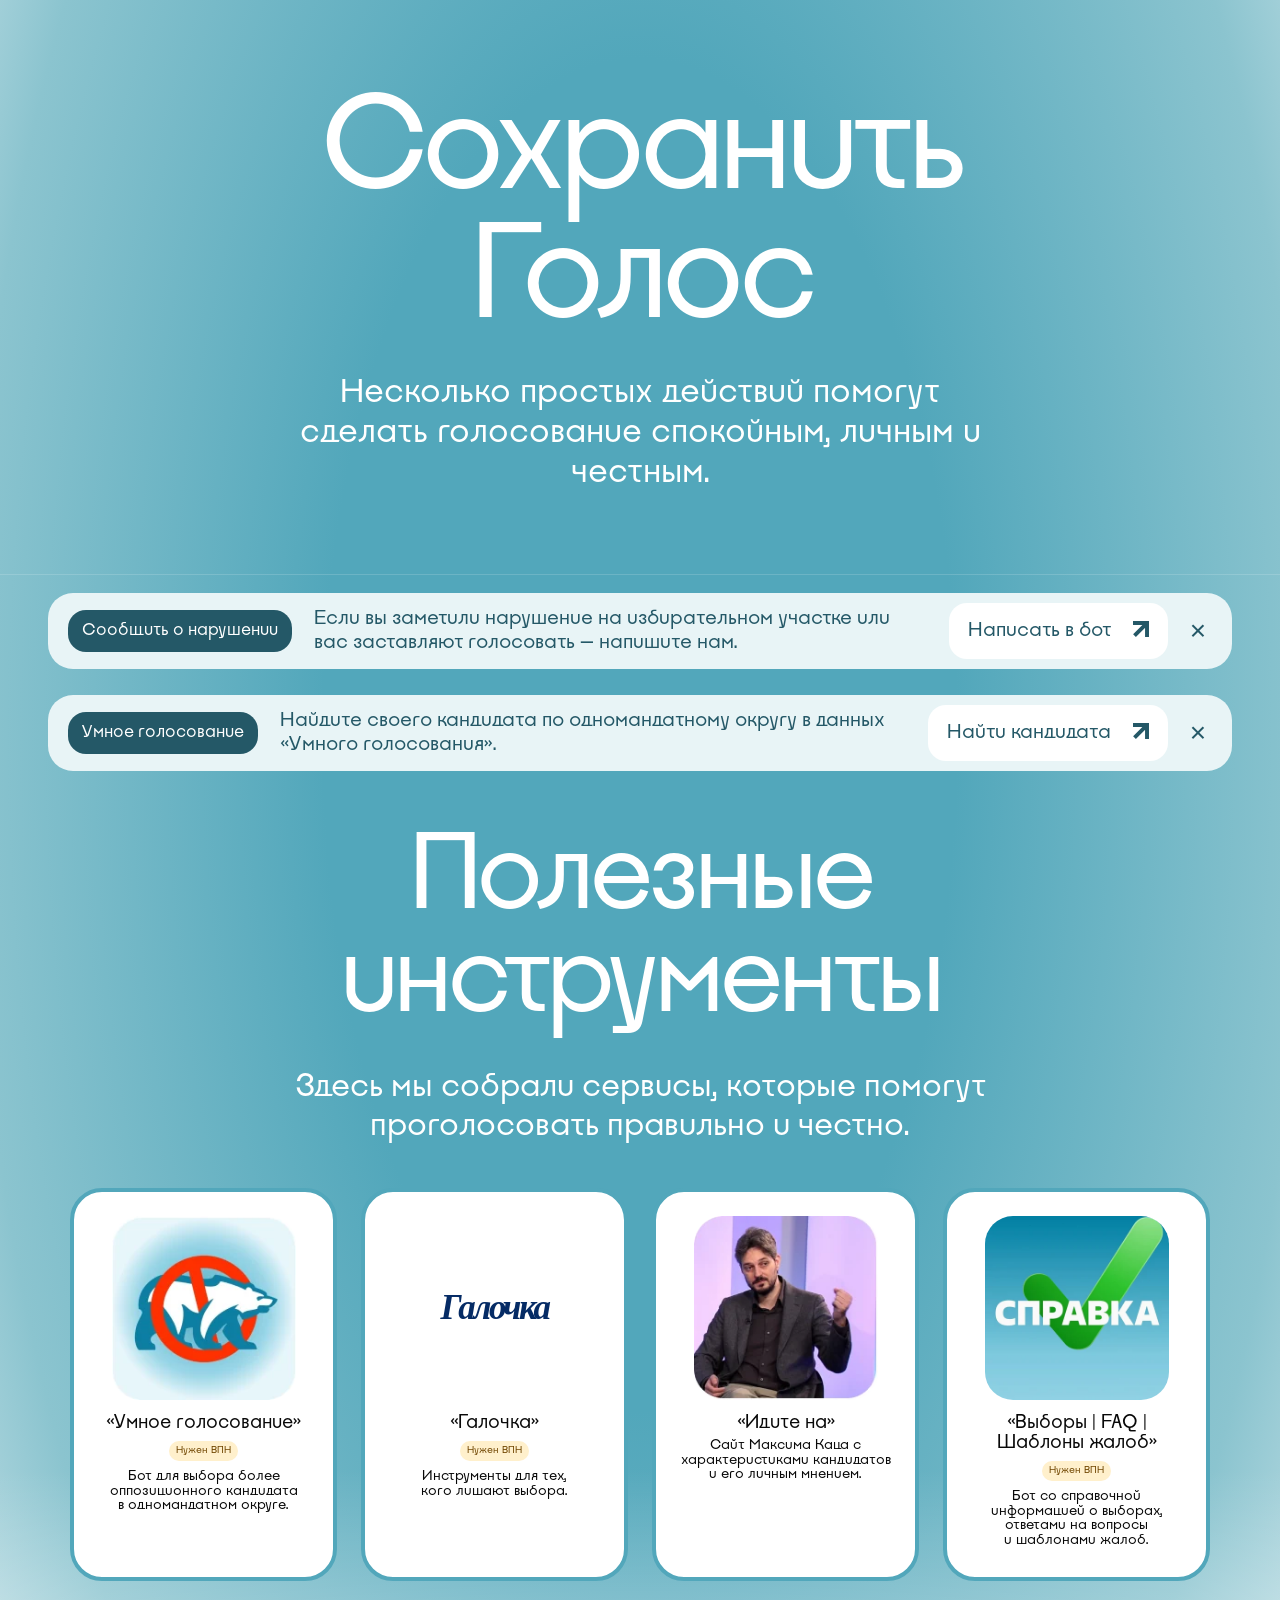
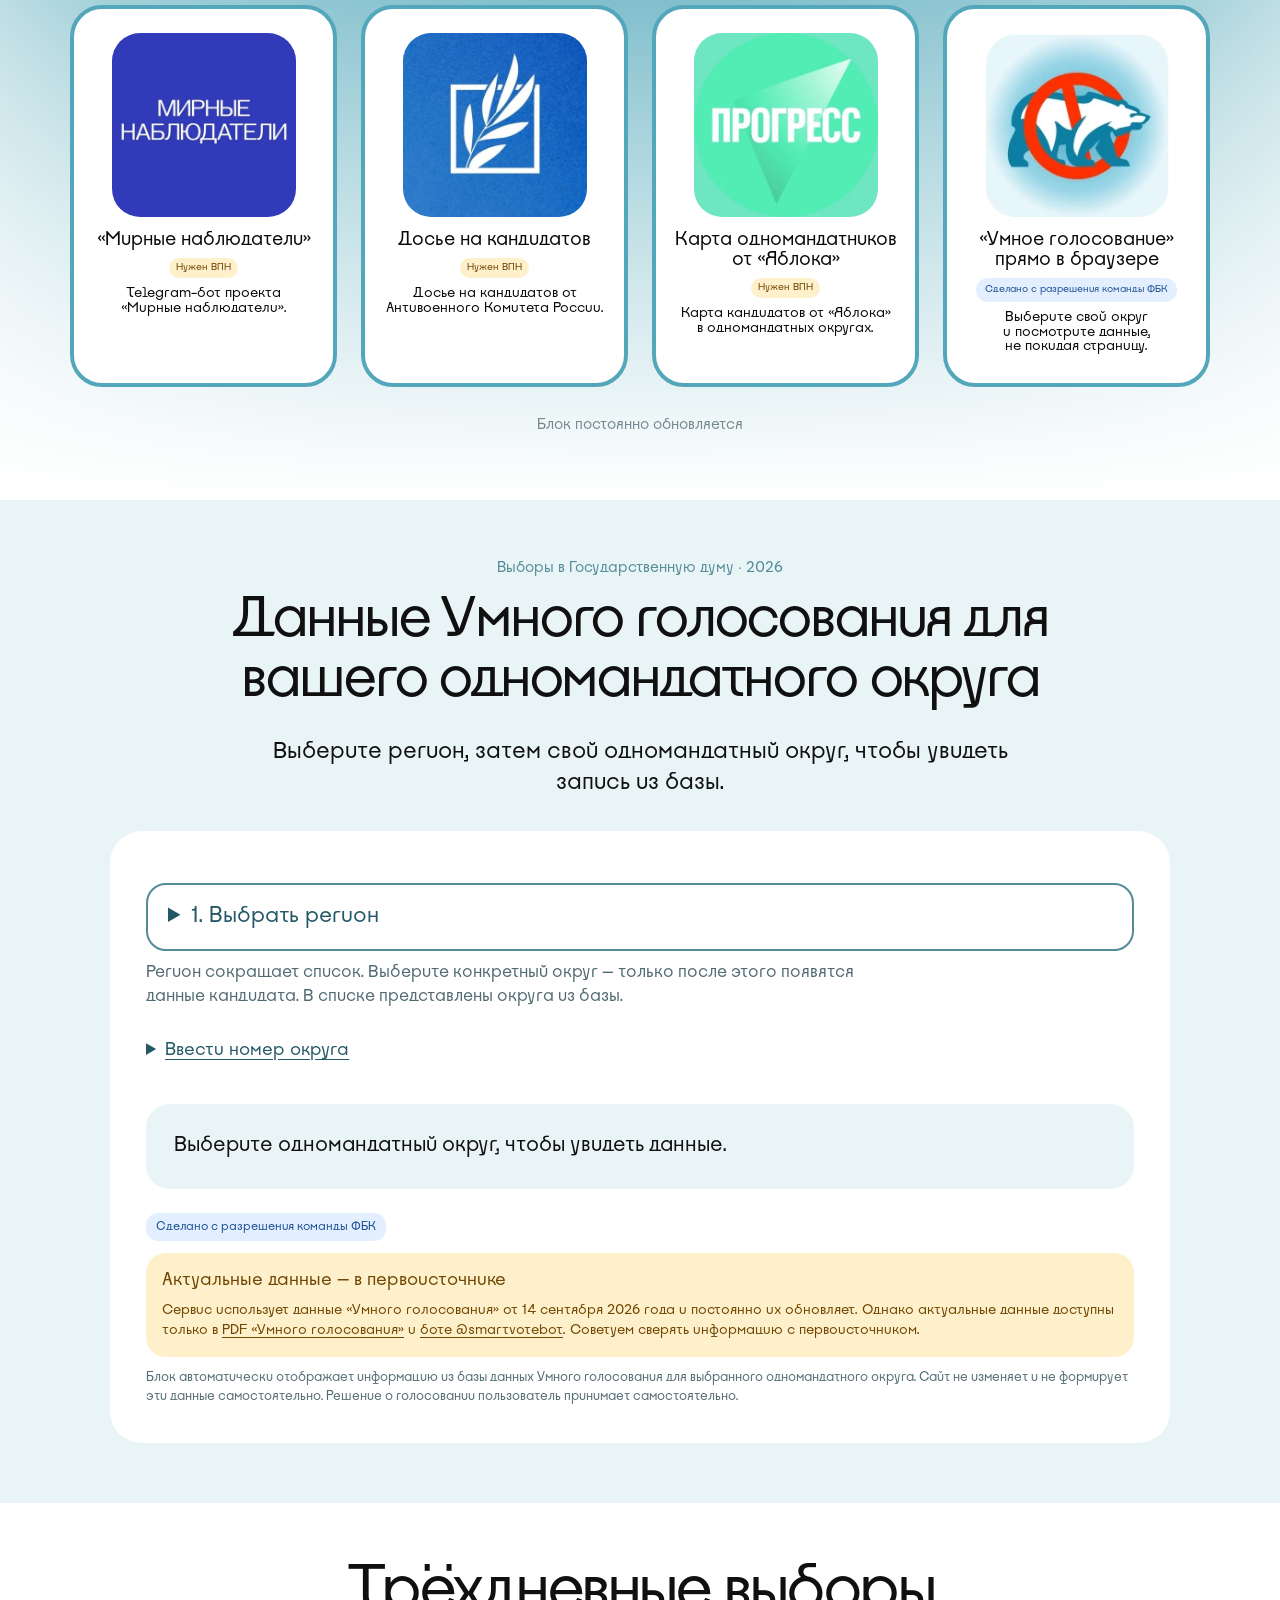
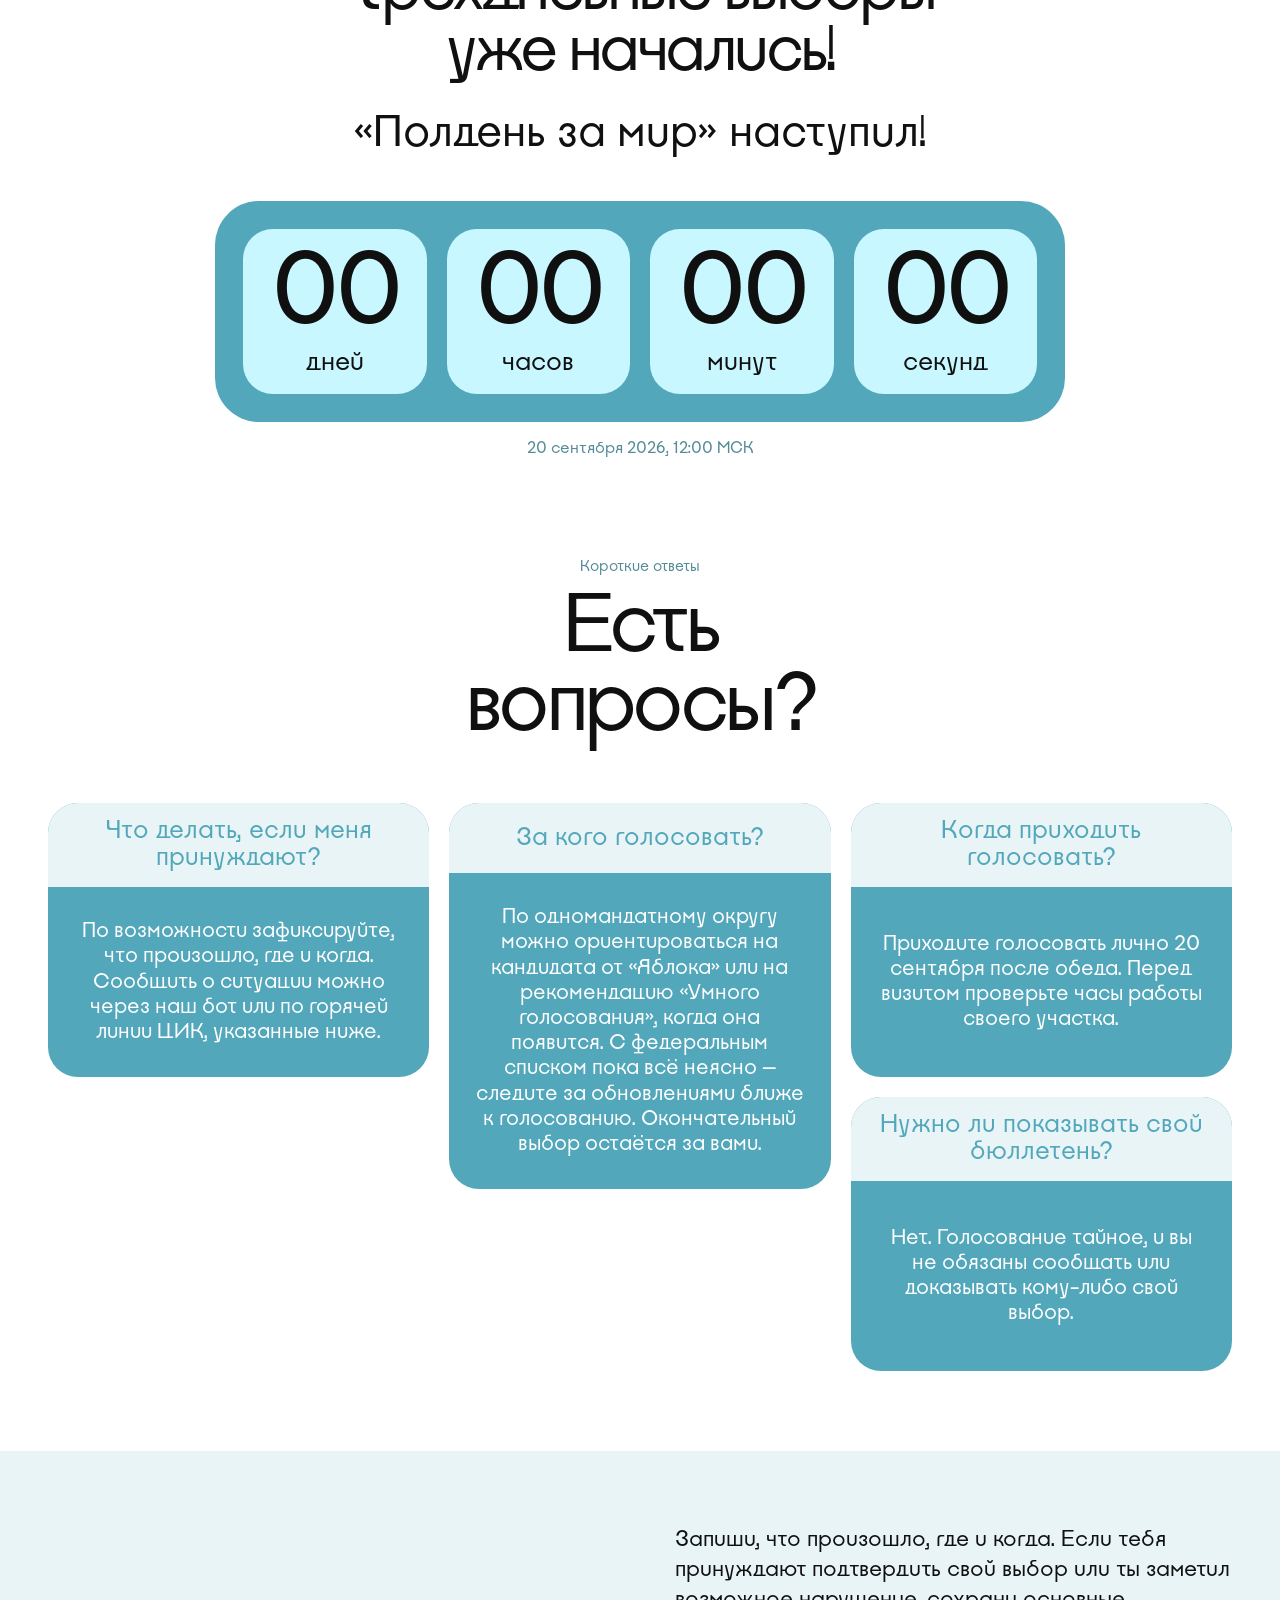
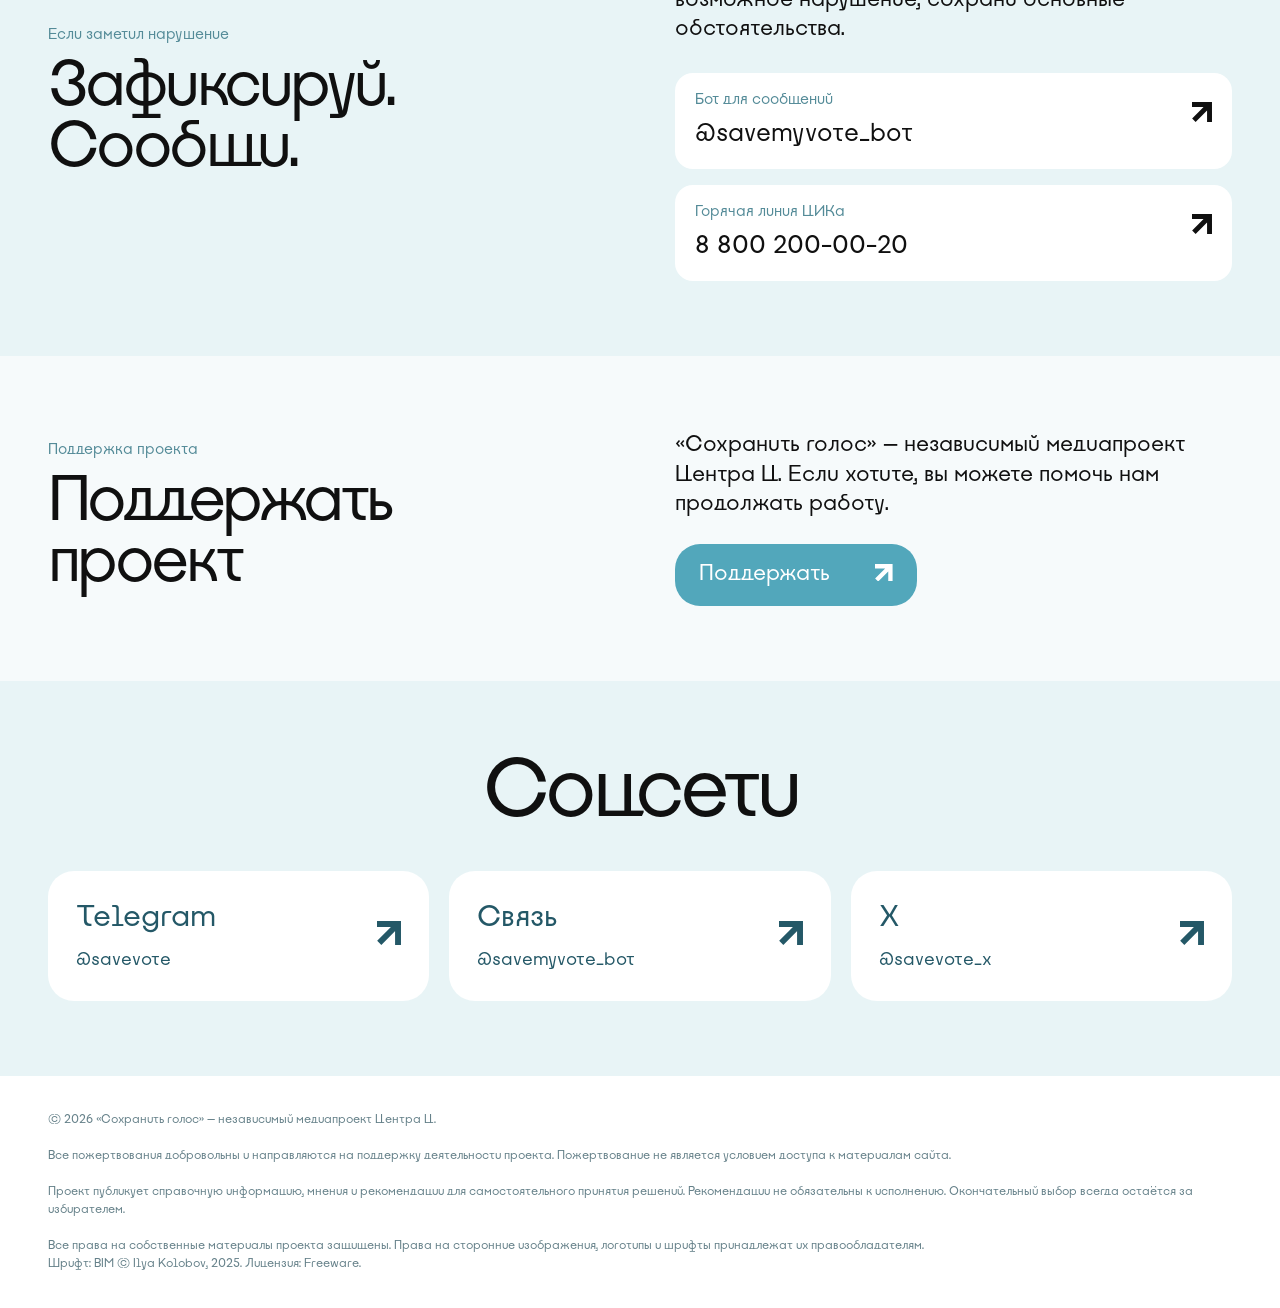
==== index.html @ e3257e35 "Add news editor, publishing workflow and Cloudflare OAuth service" ====
<!doctype html>
<html lang="ru">
  <head>
    <meta charset="UTF-8" />
    <meta name="viewport" content="width=device-width, initial-scale=1.0" />
    <meta name="description" content="Сохрани голос — памятка: проверьте округ и кандидатов, голосуйте лично и выбирайте сами." />
    <title>Сохрани голос</title>
    <link rel="preconnect" href="https://fonts.googleapis.com" />
    <link rel="preconnect" href="https://fonts.gstatic.com" crossorigin />
    <link href="https://fonts.googleapis.com/css2?family=Manrope:wght@400;500;600;700;800&display=swap" rel="stylesheet" />
    <link rel="stylesheet" href="styles.css?v=20260918-2" />
    <script src="navigation.js?v=20260918-2" defer></script>
    <script src="countdown.js?v=20260918-1" defer></script>
    <script src="umg.js?v=20260914-3" defer></script>
  </head>
  <body>
    <div class="vpn-notice" role="status" aria-live="polite">
      <span class="vpn-notice__dot" aria-hidden="true"></span>
      <span>Для стабильной работы сайта может понадобиться VPN.</span>
      <button class="vpn-notice__close" type="button" aria-label="Закрыть уведомление">×</button>
    </div>
    <header class="site-nav" hidden>
      <nav class="container site-nav__inner" aria-label="Навигация по сайту">
        <a class="site-nav__brand" href="#top">Сохранить Голос</a>
        <button class="site-nav__toggle" type="button" aria-expanded="false" aria-controls="site-nav-links">Меню <span aria-hidden="true">☰</span></button>
        <div class="site-nav__links" id="site-nav-links">
          <a href="/news/">Новости</a>
          <a href="#tools">Инструменты</a>
          <a href="#umg">Найти кандидата</a>
          <a href="#countdown">Полдень за мир</a>
          <a href="#faq">Вопросы</a>
          <a href="#help">Сообщить о нарушении</a>
          <a href="#support">Поддержать</a>
        </div>
      </nav>
    </header>
    <main id="top">
      <div class="intro">
      <section class="hero">
        <div class="container hero__inner">
          <div class="hero__copy">
            <h1>Сохранить<br />Голос</h1>
            <p class="hero__lead">Несколько простых действий помогут сделать голосование спокойным, личным и честным.</p>
          </div>
        </div>
      </section>

      <div class="container voting-notice-slot" id="violation-notice">
        <div class="voting-notice-slot__inner">
          <aside class="voting-notice" aria-label="Сообщить о нарушении или принуждении к голосованию">
            <a class="voting-notice__link" href="https://t.me/savemyvote_bot" target="_blank" rel="noopener noreferrer">
              <span class="voting-notice__date">Сообщить о нарушении</span>
              <span class="voting-notice__text">Если вы заметили нарушение на избирательном участке или вас заставляют голосовать — напишите нам.</span>
              <span class="voting-notice__action">Написать в бот <span aria-hidden="true"><svg class="arrow-icon" viewBox="0 0 622 618" fill="none" xmlns="http://www.w3.org/2000/svg" aria-hidden="true" focusable="false"><path d="M58.5 563L545 76.5M0 76.5H545V617.5" stroke="currentColor" stroke-width="153" /></svg></span></span>
            </a>
            <button class="voting-notice__close" type="button" aria-label="Закрыть сообщение о нарушениях" hidden>×</button>
          </aside>
        </div>
      </div>

      <div class="container voting-notice-slot" id="candidate-notice">
        <div class="voting-notice-slot__inner">
          <aside class="voting-notice" aria-label="Поиск кандидата по одномандатному округу">
            <a class="voting-notice__link" href="#umg">
              <span class="voting-notice__date">Умное голосование</span>
              <span class="voting-notice__text">Найдите своего кандидата по одномандатному округу в данных «Умного голосования».</span>
              <span class="voting-notice__action">Найти кандидата <span aria-hidden="true"><svg class="arrow-icon" viewBox="0 0 622 618" fill="none" xmlns="http://www.w3.org/2000/svg" aria-hidden="true" focusable="false"><path d="M58.5 563L545 76.5M0 76.5H545V617.5" stroke="currentColor" stroke-width="153" /></svg></span></span>
            </a>
            <button class="voting-notice__close" type="button" aria-label="Закрыть сообщение о поиске кандидата" hidden>×</button>
          </aside>
        </div>
      </div>

      <section id="tools" class="tools reveal" aria-labelledby="tools-title">
        <div class="container tools__inner">
          <div class="tools__heading">
            <h2 id="tools-title">Полезные<br />инструменты</h2>
            <p>Здесь мы собрали сервисы, которые помогут проголосовать правильно и честно.</p>
          </div>
          <div class="tools__cards">
            <a class="tool-card" href="https://t.me/smartvotebot" target="_blank" rel="noreferrer">
              <img class="tool-card__image" src="smart-voting.webp" width="200" height="200" decoding="async" alt="Логотип Умного голосования" />
              <h3>«Умное голосование» <span class="tool-card__vpn">Нужен ВПН</span></h3>
              <p>Бот для выбора более оппозиционного кандидата в одномандатном округе.</p>
              <span class="tool-card__arrow" aria-hidden="true"><svg class="arrow-icon" viewBox="0 0 622 618" fill="none" xmlns="http://www.w3.org/2000/svg" aria-hidden="true" focusable="false"><path d="M58.5 563L545 76.5M0 76.5H545V617.5" stroke="currentColor" stroke-width="153" /></svg></span>
            </a>
            <a class="tool-card" href="https://galochka.info" target="_blank" rel="noreferrer">
              <span class="tool-card__logo" aria-hidden="true">Галочка</span>
              <h3>«Галочка» <span class="tool-card__vpn">Нужен ВПН</span></h3>
              <p>Инструменты для тех, кого лишают выбора.</p>
              <span class="tool-card__arrow" aria-hidden="true"><svg class="arrow-icon" viewBox="0 0 622 618" fill="none" xmlns="http://www.w3.org/2000/svg" aria-hidden="true" focusable="false"><path d="M58.5 563L545 76.5M0 76.5H545V617.5" stroke="currentColor" stroke-width="153" /></svg></span>
            </a>
            <a class="tool-card" href="https://iditena.org" target="_blank" rel="noreferrer">
              <img class="tool-card__image" src="idite-na.webp" width="200" height="200" decoding="async" alt="Максим Кац" />
              <h3>«Идите на»</h3>
              <p>Сайт Максима Каца с характеристиками кандидатов и его личным мнением.</p>
              <span class="tool-card__arrow" aria-hidden="true"><svg class="arrow-icon" viewBox="0 0 622 618" fill="none" xmlns="http://www.w3.org/2000/svg" aria-hidden="true" focusable="false"><path d="M58.5 563L545 76.5M0 76.5H545V617.5" stroke="currentColor" stroke-width="153" /></svg></span>
            </a>
            <a class="tool-card" href="https://t.me/votespravkabot" target="_blank" rel="noreferrer">
              <img class="tool-card__image" src="photo_2026-09-04_15-58-43.webp" width="400" height="400" decoding="async" alt="Логотип бота «Выборы — справка»" />
              <h3>«Выборы | FAQ | Шаблоны жалоб» <span class="tool-card__vpn">Нужен ВПН</span></h3>
              <p>Бот со справочной информацией о выборах, ответами на вопросы и шаблонами жалоб.</p>
              <span class="tool-card__arrow" aria-hidden="true"><svg class="arrow-icon" viewBox="0 0 622 618" fill="none" xmlns="http://www.w3.org/2000/svg" aria-hidden="true" focusable="false"><path d="M58.5 563L545 76.5M0 76.5H545V617.5" stroke="currentColor" stroke-width="153" /></svg></span>
            </a>
            <a class="tool-card" href="https://t.me/MirnyeNablyudateliBot" target="_blank" rel="noreferrer">
              <img class="tool-card__image" src="mirnye-nablyudateli.webp" width="400" height="400" decoding="async" alt="Логотип «Мирные наблюдатели»" loading="lazy" />
              <h3>«Мирные наблюдатели» <span class="tool-card__vpn">Нужен ВПН</span></h3>
              <p>Telegram-бот проекта «Мирные наблюдатели».</p>
              <span class="tool-card__arrow" aria-hidden="true"><svg class="arrow-icon" viewBox="0 0 622 618" fill="none" xmlns="http://www.w3.org/2000/svg" aria-hidden="true" focusable="false"><path d="M58.5 563L545 76.5M0 76.5H545V617.5" stroke="currentColor" stroke-width="153" /></svg></span>
            </a>
            <a class="tool-card" href="https://gd2026.antiwarcommittee.info/" target="_blank" rel="noreferrer">
              <img class="tool-card__image" src="antiwar-committee.webp" width="400" height="400" decoding="async" alt="Логотип Антивоенного Комитета России" loading="lazy" />
              <h3>Досье на кандидатов <span class="tool-card__vpn">Нужен ВПН</span></h3>
              <p>Досье на кандидатов от Антивоенного Комитета России.</p>
              <span class="tool-card__arrow" aria-hidden="true"><svg class="arrow-icon" viewBox="0 0 622 618" fill="none" xmlns="http://www.w3.org/2000/svg" aria-hidden="true" focusable="false"><path d="M58.5 563L545 76.5M0 76.5H545V617.5" stroke="currentColor" stroke-width="153" /></svg></span>
            </a>
            <a class="tool-card" href="https://progressmovement.org/elections" target="_blank" rel="noreferrer">
              <img class="tool-card__image" src="progress-map.webp" width="400" height="400" decoding="async" alt="Логотип движения «Прогресс»" loading="lazy" />
              <h3>Карта одномандатников от «Яблока» <span class="tool-card__vpn">Нужен ВПН</span></h3>
              <p>Карта кандидатов от «Яблока» в одномандатных округах.</p>
              <span class="tool-card__arrow" aria-hidden="true"><svg class="arrow-icon" viewBox="0 0 622 618" fill="none" xmlns="http://www.w3.org/2000/svg" aria-hidden="true" focusable="false"><path d="M58.5 563L545 76.5M0 76.5H545V617.5" stroke="currentColor" stroke-width="153" /></svg></span>
            </a>
            <a class="tool-card" href="#umg">
              <img class="tool-card__image" src="smart-voting.webp" width="200" height="200" decoding="async" alt="Логотип Умного голосования" />
              <h3>«Умное голосование» прямо в браузере <span class="permission-badge">Сделано с разрешения команды ФБК</span></h3>
              <p>Выберите свой округ и посмотрите данные, не покидая страницу.</p>
              <span class="tool-card__arrow" aria-hidden="true"><svg class="arrow-icon" viewBox="0 0 622 618" fill="none" xmlns="http://www.w3.org/2000/svg" aria-hidden="true" focusable="false"><path d="M58.5 563L545 76.5M0 76.5H545V617.5" stroke="currentColor" stroke-width="153" /></svg></span>
            </a>
          </div>
          <p class="tools__note">Блок постоянно обновляется</p>
        </div>
      </section>

      </div>

      <section class="umg" id="umg" aria-labelledby="umg-title">
        <div class="container umg__inner">
          <div class="umg__heading">
            <p class="eyebrow">Выборы в Государственную думу · 2026</p>
            <h2 id="umg-title">Данные Умного голосования для вашего одномандатного округа</h2>
            <p class="umg__lead">Выберите регион, затем свой одномандатный округ, чтобы увидеть запись из базы.</p>
          </div>
          <div class="umg__panel">
            <div id="umg-picker">
              <details id="umg-regions">
                <summary id="umg-region-label">1. Выбрать регион</summary>
                <label for="umg-region-search">Поиск региона</label>
                <input id="umg-region-search" type="search" placeholder="Название региона" autocomplete="off" />
                <div id="umg-region-list" class="umg__choices"></div>
              </details>
              <p class="umg__hint">Регион сокращает список. Выберите конкретный округ — только после этого появятся данные кандидата. В списке представлены округа из базы.</p>
              <details id="umg-district-picker" hidden>
                <summary id="umg-district-label">2. Выбрать округ</summary>
                <div id="umg-district-list" class="umg__choices"></div>
              </details>
              <p id="umg-picker-status" role="status"></p>
              <button id="umg-retry" type="button" hidden>Повторить загрузку</button>
            </div>
            <details id="umg-manual">
              <summary>Ввести номер округа</summary>
            <form id="umg-form">
              <label for="umg-district">Номер одномандатного округа</label>
              <p id="umg-hint" class="umg__hint">Например, 196 — Кунцевский. Введите номер или выберите округ из подсказок. Это номер округа, а не избирательного участка.</p>
              <div class="umg__controls">
                <input id="umg-district" name="district" type="text" inputmode="numeric" list="umg-districts" autocomplete="off" aria-describedby="umg-hint" placeholder="Например, 196" />
                <datalist id="umg-districts"></datalist>
                <button class="button" type="submit">Показать данные</button>
              </div>
            </form>
            </details>
            <div id="umg-output" class="umg__output" role="status" aria-live="polite" aria-atomic="true">
              <p>Выберите одномандатный округ, чтобы увидеть данные.</p>
            </div>
            <noscript><p>Для поиска по округу включите JavaScript. <a href="data/umg-2026.json">Открыть данные в формате JSON</a>.</p></noscript>
            <div class="umg__permission"><span class="permission-badge">Сделано с разрешения команды ФБК</span></div>
            <aside class="umg__notice" aria-labelledby="umg-notice-title">
              <h3 id="umg-notice-title">Актуальные данные — в первоисточнике</h3>
              <p>Сервис использует данные «Умного голосования» от 14 сентября 2026 года и постоянно их обновляет. Однако актуальные данные доступны только в <a href="https://storage.googleapis.com/votesmart/GOSDUMA-2026-UMG.pdf" target="_blank" rel="noopener noreferrer">PDF «Умного голосования»</a> и <a href="https://t.me/smartvotebot" target="_blank" rel="noopener noreferrer">боте @smartvotebot</a>. Советуем сверять информацию с первоисточником.</p>
            </aside>
            <p class="umg__disclaimer">Блок автоматически отображает информацию из базы данных Умного голосования для выбранного одномандатного округа. Сайт не изменяет и не формирует эти данные самостоятельно. Решение о голосовании пользователь принимает самостоятельно.</p>
          </div>
        </div>
      </section>

      <section id="countdown" class="countdown" aria-labelledby="countdown-title">
        <div class="container">
          <h2 id="countdown-title">Трёхдневные выборы<br />уже начались!</h2>
          <p class="countdown__lead" id="countdown-lead">Но до «Полдня за мир»<br />осталось ещё…</p>
          <div class="countdown__timer" role="timer" aria-live="off" aria-label="До «Полдня за мир» — 20 сентября 2026 года, 12:00 по Москве" data-deadline="2026-09-20T12:00:00+03:00" hidden>
            <div class="countdown__unit"><span class="countdown__value" data-value="days">00</span><span class="countdown__label" data-label="days">дней</span></div>
            <div class="countdown__unit"><span class="countdown__value" data-value="hours">00</span><span class="countdown__label" data-label="hours">часов</span></div>
            <div class="countdown__unit"><span class="countdown__value" data-value="minutes">00</span><span class="countdown__label" data-label="minutes">минут</span></div>
            <div class="countdown__unit"><span class="countdown__value" data-value="seconds">00</span><span class="countdown__label" data-label="seconds">секунд</span></div>
          </div>
          <p class="countdown__date"><time datetime="2026-09-20T12:00:00+03:00">20 сентября 2026, 12:00 МСК</time></p>
        </div>
      </section>

      <section id="faq" class="faq reveal" aria-labelledby="faq-title">
        <div class="container faq__grid">
          <div>
            <p class="eyebrow">Короткие ответы</p>
            <h2 id="faq-title">Есть<br />вопросы?</h2>
          </div>
          <div class="faq__list">
            <article class="faq-card">
              <h3>За кого голосовать?</h3>
              <p>По одномандатному округу можно ориентироваться на кандидата от «Яблока» или на рекомендацию «Умного голосования», когда она появится. С федеральным списком пока всё неясно — следите за обновлениями ближе к голосованию. Окончательный выбор остаётся за вами.</p>
            </article>
            <article class="faq-card">
              <h3>Что делать, если меня принуждают?</h3>
              <p>По возможности зафиксируйте, что произошло, где и когда. Сообщить о ситуации можно через наш бот или по горячей линии ЦИК, указанные ниже.</p>
            </article>
            <article class="faq-card">
              <h3>Когда приходить голосовать?</h3>
              <p>Приходите голосовать лично 20 сентября после обеда. Перед визитом проверьте часы работы своего участка.</p>
            </article>
            <article class="faq-card">
              <h3>Нужно ли показывать свой бюллетень?</h3>
              <p>Нет. Голосование тайное, и вы не обязаны сообщать или доказывать кому-либо свой выбор.</p>
            </article>
          </div>
        </div>
      </section>

      <section class="help reveal" id="help">
        <div class="container help__grid">
          <div>
            <p class="eyebrow">Если заметил нарушение</p>
            <h2>Зафиксируй.<br />Сообщи.</h2>
          </div>
          <div class="help__body">
            <p>Запиши, что произошло, где и когда. Если тебя принуждают подтвердить свой выбор или ты заметил возможное нарушение, сохрани основные обстоятельства.</p>
            <div class="contacts">
              <a href="https://t.me/savemyvote_bot" target="_blank" rel="noreferrer"><small>Бот для сообщений</small>@savemyvote_bot <span><svg class="arrow-icon" viewBox="0 0 622 618" fill="none" xmlns="http://www.w3.org/2000/svg" aria-hidden="true" focusable="false"><path d="M58.5 563L545 76.5M0 76.5H545V617.5" stroke="currentColor" stroke-width="153" /></svg></span></a>
              <a href="tel:88002000020"><small>Горячая линия ЦИКа</small>8 800 200-00-20 <span><svg class="arrow-icon" viewBox="0 0 622 618" fill="none" xmlns="http://www.w3.org/2000/svg" aria-hidden="true" focusable="false"><path d="M58.5 563L545 76.5M0 76.5H545V617.5" stroke="currentColor" stroke-width="153" /></svg></span></a>
            </div>
          </div>
        </div>
      </section>

      <section id="support" class="support reveal" aria-labelledby="support-title">
        <div class="container support__inner">
          <div>
            <p class="eyebrow">Поддержка проекта</p>
            <h2 id="support-title">Поддержать<br />проект</h2>
          </div>
          <div class="support__body">
            <p>«Сохранить голос» — независимый медиапроект Центра Ц. Если хотите, вы можете помочь нам продолжать работу.</p>
            <a class="button button--support" href="https://chenterce.info/centre-ts-donate.html" target="_blank" rel="noreferrer">Поддержать <span aria-hidden="true"><svg class="arrow-icon" viewBox="0 0 622 618" fill="none" xmlns="http://www.w3.org/2000/svg" aria-hidden="true" focusable="false"><path d="M58.5 563L545 76.5M0 76.5H545V617.5" stroke="currentColor" stroke-width="153" /></svg></span></a>
          </div>
        </div>
      </section>

      <section class="socials reveal" aria-labelledby="socials-title">
        <div class="container">
          <h2 id="socials-title">Соцсети</h2>
          <nav class="socials__links" aria-label="Соцсети и связь">
            <a href="https://t.me/savevote" target="_blank" rel="noreferrer"><span>Telegram<small>@savevote</small></span><span aria-hidden="true"><svg class="arrow-icon" viewBox="0 0 622 618" fill="none" xmlns="http://www.w3.org/2000/svg" aria-hidden="true" focusable="false"><path d="M58.5 563L545 76.5M0 76.5H545V617.5" stroke="currentColor" stroke-width="153" /></svg></span></a>
            <a href="https://t.me/savemyvote_bot" target="_blank" rel="noreferrer"><span>Связь<small>@savemyvote_bot</small></span><span aria-hidden="true"><svg class="arrow-icon" viewBox="0 0 622 618" fill="none" xmlns="http://www.w3.org/2000/svg" aria-hidden="true" focusable="false"><path d="M58.5 563L545 76.5M0 76.5H545V617.5" stroke="currentColor" stroke-width="153" /></svg></span></a>
            <a href="https://x.com/savevote_x" target="_blank" rel="noreferrer"><span>X<small>@savevote_x</small></span><span aria-hidden="true"><svg class="arrow-icon" viewBox="0 0 622 618" fill="none" xmlns="http://www.w3.org/2000/svg" aria-hidden="true" focusable="false"><path d="M58.5 563L545 76.5M0 76.5H545V617.5" stroke="currentColor" stroke-width="153" /></svg></span></a>
          </nav>
        </div>
      </section>

    </main>

    <footer class="footer footer--legal-only container">
      <p class="footer__legal">© 2026 «Сохранить голос» — независимый медиапроект Центра Ц.<br /><br />Все пожертвования добровольны и направляются на поддержку деятельности проекта. Пожертвование не является условием доступа к материалам сайта.<br /><br />Проект публикует справочную информацию, мнения и рекомендации для самостоятельного принятия решений. Рекомендации не обязательны к исполнению. Окончательный выбор всегда остаётся за избирателем.<br /><br />Все права на собственные материалы проекта защищены. Права на сторонние изображения, логотипы и шрифты принадлежат их правообладателям.<br />Шрифт: BIM © Ilya Kolobov, 2025. Лицензия: Freeware.</p>
    </footer>
    <script>
      const notice = document.querySelector('.vpn-notice');
      document.querySelector('.vpn-notice__close').addEventListener('click', () => notice.hidden = true);
      window.setTimeout(() => notice.hidden = true, 5000);

      document.querySelectorAll('.voting-notice-slot').forEach((votingNotice) => {
        const closeButton = votingNotice.querySelector('.voting-notice__close');
        closeButton.hidden = false;
        closeButton.addEventListener('click', () => {
          if (window.matchMedia('(prefers-reduced-motion: reduce)').matches) {
            votingNotice.hidden = true;
            return;
          }
          votingNotice.classList.add('voting-notice-slot--closing');
          votingNotice.inert = true;
          window.setTimeout(() => votingNotice.hidden = true, 400);
        });
      });

      const observer = new IntersectionObserver((entries) => {
        entries.forEach((entry) => {
          if (entry.isIntersecting) {
            entry.target.classList.add('reveal--visible');
            observer.unobserve(entry.target);
          }
        });
      }, { threshold: 0.08 });
      document.querySelectorAll('.reveal').forEach((section) => observer.observe(section));

      // Repeat the existing answers for a seamless mobile loop, without new content.
      const list = document.querySelector('.faq__list');
      const track = document.createElement('div');
      track.className = 'faq__track';
      list.before(track);
      track.append(list);
      const copy = list.cloneNode(true);
      copy.setAttribute('aria-hidden', 'true');
      copy.inert = true;
      copy.classList.add('faq__list--copy');
      track.append(copy);
      const viewport = document.createElement('div');
      viewport.className = 'faq__viewport';
      viewport.tabIndex = 0;
      viewport.setAttribute('role', 'region');
      viewport.setAttribute('aria-label', 'Вопросы и ответы');
      track.before(viewport);
      viewport.append(track);
      // Pause while a reader touches or focuses the answers.
      viewport.addEventListener('pointerdown', () => viewport.classList.add('is-paused'));
      viewport.addEventListener('pointerleave', () => viewport.classList.remove('is-paused'));
      viewport.addEventListener('blur', () => viewport.classList.remove('is-paused'));
    </script>
  </body>
</html>
---- styles.css ----
@font-face{font-family:BIM;src:url('BIM.otf') format('opentype');font-weight:400;font-style:normal;font-display:swap}
:root{--blue:#52a7bb;--pale:#e8f4f6;--ink:#101010;--paper:#fff}
*{box-sizing:border-box}
html{scroll-behavior:smooth}
body{margin:0;color:var(--ink);background:var(--paper);font-family:BIM,Arial,sans-serif;font-weight:400}
a{color:inherit}button{font:inherit}img{display:block;max-width:100%}
.container{width:min(1320px,calc(100% - 96px));margin-inline:auto}
h1,h2,h3,p{margin:0;font-weight:400}h1,h2{letter-spacing:-.055em;line-height:.95;text-wrap:balance}
p{line-height:1.2}a:focus-visible,button:focus-visible,.faq__viewport:focus-visible{outline:3px solid #173e69;outline-offset:6px}
.intro{background:linear-gradient(to bottom,transparent 70%,#fff 100%),radial-gradient(ellipse at 50% 35%,#52a7bb 35%,#8bc4cf 74%,#e4f1f4 100%)}
.hero{color:#fff;text-align:center;border-bottom:1px solid #ffffff26}
.hero__inner{display:grid;place-items:center;min-height:490px;padding:90px 0 80px}
.hero__copy{width:100%}.hero h1{font-size:clamp(80px,10.6vw,146px)}
.hero__lead{max-width:700px;margin:26px auto 0;font-size:clamp(22px,2.6vw,34px)}
.tools{color:#fff;text-align:center}
.tools__inner{padding:50px 0 65px}
.tools__heading h2{font-size:clamp(65px,8.5vw,118px)}
.tools__heading p{max-width:720px;margin:34px auto 0;font-size:clamp(22px,2.5vw,33px)}
.tools__cards{display:grid;grid-template-columns:repeat(4,minmax(0,1fr));gap:24px;margin:42px auto 30px;max-width:1140px;align-items:stretch}
.tool-card{position:relative;display:flex;flex-direction:column;align-items:center;padding:24px 16px 28px;border:4px solid var(--blue);border-radius:32px;background:#fff;color:#080808;text-decoration:none;transition:transform .35s cubic-bezier(.2,.8,.2,1);will-change:transform}
.tool-card__image,.tool-card__logo{width:184px;height:184px;border-radius:28px;object-fit:cover;flex-shrink:0}
.tool-card__logo{display:grid;place-items:center;color:#052b65;font-family:cursive;font-weight:700;font-style:italic;font-size:35px;letter-spacing:-.07em}
.tool-card h3{margin:14px 0 5px;font-size:19px;line-height:1.05;text-wrap:balance}
.tool-card__vpn{display:table;margin:7px auto 4px;padding:4px 7px;border-radius:999px;background:#fff0cc;color:#704600;font-family:inherit;font-size:10px;font-weight:400;line-height:1.2;letter-spacing:0;white-space:nowrap}
.permission-badge{display:inline-block;max-width:100%;padding:5px 9px;border-radius:12px;background:#e3efff;color:#174c91;font-family:inherit;font-size:10px;font-weight:400;line-height:1.4;letter-spacing:0;white-space:normal;text-wrap:pretty}
.tool-card h3 .permission-badge{display:table;margin:7px auto 4px}
.tool-card p{max-width:225px;font-size:14px;line-height:1.05;text-wrap:balance}
.tool-card__arrow{position:absolute;right:12px;bottom:9px;opacity:0;transition:opacity .25s}
.tools__note{color:#74888d;font-size:15px}
.countdown{padding:60px 0 30px;text-align:center}
.countdown h2{font-size:clamp(40px,5vw,72px)}
.countdown__lead{margin:24px 0 0;font-size:clamp(26px,3.5vw,44px);line-height:1.2}
.countdown__timer{display:grid;grid-template-columns:repeat(4,minmax(0,1fr));gap:20px;width:min(100%,850px);margin:40px auto 0;padding:28px;border-radius:44px;background:var(--blue)}
.countdown__timer[hidden]{display:none}
.countdown__unit{display:flex;flex-direction:column;align-items:center;justify-content:center;min-width:0;padding:18px 8px 16px;border-radius:30px;background:#c8f7ff}
.countdown__value{position:relative;display:block;overflow:hidden;min-width:2.1ch;text-align:center;font-family:BIM,Arial,sans-serif;font-size:clamp(60px,8vw,112px);font-variant-numeric:tabular-nums;line-height:1;letter-spacing:-.055em}
.countdown__digit{display:block}
.countdown__digit--outgoing{position:absolute;inset:0;pointer-events:none}
.countdown__label{font-size:clamp(18px,2vw,26px);line-height:1.1}
.countdown__date{margin-top:18px;color:#548b98;font-size:16px}
.faq{background:#fff;padding:70px 0 80px;overflow:hidden}
.faq__grid>div:first-child{text-align:center;margin-bottom:54px}
.eyebrow{font-size:15px;margin-bottom:14px;color:#548b98}
.faq h2{font-size:clamp(55px,6.5vw,88px)}
.faq__list{display:grid;grid-template-columns:repeat(3,minmax(0,1fr));gap:20px;align-items:start}
.faq-card{overflow:hidden;border-radius:30px;background:var(--blue);color:#fff;text-align:center;transition:transform .35s cubic-bezier(.2,.8,.2,1)}
.faq-card h3{display:grid;place-items:center;min-height:70px;padding:15px 20px;background:var(--pale);color:var(--blue);font-size:25px;line-height:1.08}
.faq-card p{display:grid;place-items:center;min-height:190px;padding:32px 26px;font-size:21px;line-height:1.2}
.faq-card:first-child{grid-column:2;grid-row:1 / span 2}.faq-card:first-child p{min-height:310px}
.faq-card:nth-child(2){grid-column:1;grid-row:1}.faq-card:nth-child(3){grid-column:3;grid-row:1}.faq-card:nth-child(4){grid-column:3;grid-row:2}
.faq__list--copy{display:none}
.help{padding:75px 0;background:var(--pale)}
.help__grid,.support__inner{display:grid;grid-template-columns:1fr 1fr;gap:70px;align-items:center}
.help h2,.support h2{font-size:clamp(44px,5vw,68px)}
.help__body>p,.support__body>p{font-size:22px;line-height:1.35}
.contacts{display:grid;gap:16px;margin-top:28px}.contacts a{position:relative;padding:18px 40px 18px 20px;border-radius:18px;background:#fff;text-decoration:none;font-size:25px;overflow-wrap:anywhere;transition:transform .25s}.contacts small{display:block;margin-bottom:7px;font-size:15px;color:#548b98}.contacts span{position:absolute;right:20px;top:25px}
.support{padding:75px 0;background:#f6fafb}.button{display:inline-flex;gap:45px;align-items:center;justify-content:space-between;margin-top:24px;padding:16px 24px;border-radius:25px;background:var(--blue);color:#fff;text-decoration:none;font-size:22px;transition:transform .25s}
.footer{display:grid;grid-template-columns:minmax(0,1fr) auto;align-items:center;gap:35px;padding-block:35px;color:#658089}.brand{display:flex;align-items:center;gap:10px;text-decoration:none;line-height:1}.brand img{width:48px;height:auto}.footer__legal{font-size:12px;line-height:1.5}.footer>a:last-child{white-space:nowrap;text-decoration:none}
.vpn-notice{display:none}
.reveal{transition:opacity .7s ease,translate .7s ease}@media(prefers-reduced-motion:no-preference){.reveal:not(.reveal--visible){opacity:0;translate:0 22px}.hero__copy{animation:enter .85s both}}
@keyframes enter{from{opacity:0;transform:translateY(18px)}to{opacity:1;transform:none}}
@media(hover:hover){.tool-card:hover,.faq-card:hover{transform:scale(1.045);z-index:1}.tool-card:hover .tool-card__arrow{opacity:1}.contacts a:hover,.button:hover{transform:scale(1.025)}}
@media(max-width:1000px) and (min-width:701px){.container{width:calc(100% - 48px)}.tools__cards{gap:12px}.tool-card{padding:18px 10px;border-radius:24px}.tool-card__image,.tool-card__logo{width:145px;height:145px}.tool-card h3{font-size:17px}.tool-card p{font-size:13px}.faq-card p{font-size:18px;padding:24px 18px}.faq-card h3{font-size:21px}}
@media(max-width:700px){
.countdown{padding:45px 0 28px}.countdown h2{font-size:clamp(36px,9vw,54px)}.countdown__timer{grid-template-columns:1fr;width:184px;gap:18px;margin-top:30px;padding:20px;border-radius:34px}.countdown__unit{padding:12px 8px;border-radius:24px}.countdown__value{font-size:88px}.countdown__label{font-size:22px}.countdown__date{font-size:14px}
.container{width:calc(100% - 40px)}
.intro{background:linear-gradient(to bottom,transparent 72%,#fff 100%),radial-gradient(ellipse at 50% 35%,#52a7bb 48%,#74b8c7 100%)}
.hero{border:0}.hero__inner{min-height:380px;padding:90px 0 66px}.hero h1{font-size:clamp(48px,13.5vw,88px)}.hero__lead{max-width:360px;margin-top:25px;font-size:22px;line-height:1.1}
.tools__inner{padding:30px 0 28px}.tools__heading h2{font-size:clamp(43px,12.3vw,78px)}.tools__heading p{max-width:470px;font-size:22px;margin-top:24px;line-height:1.06}
.tools__cards{grid-template-columns:repeat(2,minmax(0,1fr));gap:10px 18px;margin:34px auto 20px;max-width:480px}.tool-card{padding:17px 10px 20px;border-width:3px;border-radius:24px}.tool-card:nth-child(1){order:3}.tool-card:nth-child(2){order:1}.tool-card:nth-child(3){order:2}.tool-card:nth-child(4){order:4}
.tool-card__image,.tool-card__logo{width:min(100%,150px);height:auto;aspect-ratio:1;border-radius:23px}.tool-card__logo{font-size:clamp(23px,6.2vw,35px)}.tool-card h3{font-size:15px;margin-top:12px}.tool-card p{font-size:11px;line-height:1.05}.tools__note{font-size:14px}
.faq{padding:38px 0 65px}.faq h2{font-size:clamp(43px,10.8vw,68px)}.faq__grid>div:first-child{margin-bottom:38px}.faq__viewport{width:100vw;margin-left:-20px;overflow-x:auto;scrollbar-width:none;padding:12px 0 18px}.faq__viewport::-webkit-scrollbar{display:none}
.faq__track{--gap:18px;display:flex;gap:var(--gap);width:max-content;animation:questions-drift 55s linear infinite;will-change:transform}
.faq__list{display:grid;grid-template-columns:repeat(2,minmax(0,1fr));grid-template-rows:auto auto;gap:18px;width:calc(160vw + 18px);flex-shrink:0;align-items:stretch}.faq__list--copy{display:grid}
.faq-card:nth-child(n){grid-column:auto;grid-row:auto}.faq-card{border-radius:24px}.faq-card h3{min-height:65px;font-size:23px;padding:13px 18px}.faq-card p,.faq-card:first-child p{min-height:155px;font-size:19px;padding:25px 20px}.faq-card:nth-child(1){grid-column:1;grid-row:1}.faq-card:nth-child(2){grid-column:2;grid-row:1}.faq-card:nth-child(3){grid-column:1;grid-row:2}.faq-card:nth-child(4){grid-column:2;grid-row:2}
.faq__viewport:focus-within .faq__track,.faq__viewport.is-paused .faq__track{animation-play-state:paused}
.help,.support{padding:48px 0}.help__grid,.support__inner{grid-template-columns:1fr;gap:28px}.help h2,.support h2{font-size:48px}.help__body>p,.support__body>p{font-size:20px}.contacts a{font-size:23px}.footer{grid-template-columns:1fr;gap:25px}.footer__legal{font-size:11px}
}
@keyframes questions-drift{from{transform:translateX(0)}to{transform:translateX(calc(-50% - 9px))}}
@media(prefers-reduced-motion:reduce){html{scroll-behavior:auto}*,*::before,*::after{animation:none!important;transition:none!important}.reveal{opacity:1;translate:none}.faq__list--copy{display:none}}

/* Reminder and the voting-by-location guide share the site's BIM type and palette. */
.voting-notice{display:flex;align-items:center;gap:8px;margin:12px;padding:10px 12px 10px 20px;border-radius:25px;background:var(--pale);color:#245867}
.voting-notice[hidden]{display:none}
.voting-notice__link{display:flex;align-items:center;gap:22px;flex:1;min-width:0;text-decoration:none}
.voting-notice__date{flex-shrink:0;padding:10px 14px;border-radius:18px;background:#245867;color:white;font-size:17px}
.voting-notice__text{font-size:20px;line-height:1.2;flex:1}
.voting-notice__action{display:flex;align-items:center;gap:22px;padding:15px 19px;border-radius:18px;background:#fff;font-size:20px;white-space:nowrap}
.voting-notice__close{flex-shrink:0;width:44px;height:44px;padding:0;border:0;border-radius:50%;color:#245867;background:transparent;font-family:Arial,sans-serif;font-size:28px;cursor:pointer}
.voting-notice__link:hover .voting-notice__action,.voting-notice__close:hover{background:#d2e9ee}
.guide-nav{display:flex;justify-content:space-between;align-items:center;gap:20px;padding-block:25px;color:#245867}
.guide-nav a{text-decoration:none;font-size:18px}.guide-nav .guide-brand{font-size:25px}
.guide-width{max-width:1060px}
.guide-hero{padding:64px 0 70px;background:radial-gradient(ellipse at 50% 25%,#52a7bb 25%,#8bc4cf 100%);color:#fff}
.guide-kicker{font-size:20px;margin-bottom:30px}
.guide-hero h1{font-size:clamp(64px,9vw,124px)}
.guide-lead{max-width:850px;font-size:clamp(23px,2.5vw,31px);margin-top:30px;line-height:1.3}
.guide-deadline{display:inline-block;margin-top:28px;padding:12px 18px;border-radius:18px;background:var(--pale);color:#245867;font-size:19px}
.guide-content{padding-block:58px 20px}
.guide-content h2{font-size:clamp(34px,4.4vw,58px);line-height:1.05}
.guide-cta{background:#245867;border-radius:24px;font-size:24px;padding:22px 26px}
.guide-steps{list-style:none;padding:0;margin:32px 0 48px;display:grid;gap:14px}
.guide-steps li{display:flex;gap:26px;align-items:flex-start;padding:28px;border:2px solid #d6e9ed;border-radius:28px}
.guide-step-number{color:#397989;font-size:46px;line-height:1;flex-shrink:0}
.guide-steps h3{font-size:28px;margin-bottom:9px;line-height:1.1}
.guide-steps p,.guide-important>p:not(.eyebrow),.guide-alternative p{font-size:22px;line-height:1.4}
.guide-important{padding:34px;background:var(--pale);border-radius:32px}
.guide-important>p:not(.eyebrow){margin-top:22px}
.guide-alternative{padding-block:40px}.guide-alternative p{margin-top:20px}
.guide-sources{padding-top:24px;border-top:1px solid #d6e9ed;color:#526b72}.guide-sources p{font-size:16px;line-height:1.5;margin-bottom:12px}.guide-sources a{text-underline-offset:3px}
@media(max-width:1000px){.voting-notice__link{gap:14px;flex-wrap:wrap}.voting-notice__text{flex-basis:60%}.voting-notice__action{padding:10px 14px;font-size:18px}}
@media(max-width:700px){
.voting-notice{align-items:flex-start;margin:10px;padding:16px;border-radius:22px;position:relative}
.voting-notice__link{display:flex;flex-direction:column;align-items:flex-start;gap:13px;padding-right:22px}
.voting-notice__date{font-size:15px;padding:8px 12px}.voting-notice__text{font-size:20px}.voting-notice__action{font-size:18px}.voting-notice__close{position:absolute;right:6px;top:6px}
.guide-nav{padding-block:20px}.guide-nav .guide-brand{font-size:20px}.guide-nav a{font-size:15px}
.guide-hero{padding:40px 0}.guide-kicker{font-size:16px;margin-bottom:24px}.guide-hero h1{font-size:clamp(48px,12vw,80px)}.guide-lead{font-size:23px;margin-top:24px}.guide-deadline{font-size:16px;line-height:1.3}
.guide-content{padding-top:36px}.guide-cta{font-size:20px;gap:16px;padding:20px;width:100%}
.guide-steps li{padding:22px 18px;gap:16px;border-radius:24px}.guide-step-number{font-size:32px}.guide-steps h3{font-size:24px}.guide-steps p,.guide-important>p:not(.eyebrow),.guide-alternative p{font-size:20px}
.guide-important{padding:26px 22px;border-radius:26px}.guide-important h2{font-size:34px}.guide-sources p{font-size:14px}
}

/* A single short layout animation makes room for the reminder, then stops. */
.voting-notice-slot{display:grid;grid-template-rows:1fr}
.voting-notice-slot[hidden]{display:none}
.voting-notice-slot__inner{min-height:0;overflow:hidden}
.voting-notice-slot .voting-notice{margin:18px 0 8px}
.voting-notice-slot .voting-notice__action{white-space:normal}
.voting-notice-slot .voting-notice__close[hidden]{display:none}
@media(prefers-reduced-motion:no-preference){
.voting-notice-slot--enter{animation:notice-space .55s cubic-bezier(.22,1,.36,1) .35s both}
.voting-notice-slot--enter .voting-notice{animation:notice-arrive .55s ease-out .35s both}
}
@keyframes notice-space{from{grid-template-rows:0fr}to{grid-template-rows:1fr}}
@keyframes notice-arrive{from{opacity:0;transform:translateY(-12px)}to{opacity:1;transform:translateY(0)}}

/* Page entrance: compositor-friendly motion, once per navigation, no JS. */
@media(prefers-reduced-motion:no-preference){
.guide-page .guide-nav{animation:guide-enter .45s ease-out backwards}
.guide-page .guide-hero .guide-width{animation:guide-enter .6s cubic-bezier(.22,1,.36,1) .06s backwards}
.guide-page .guide-content{animation:guide-enter .6s cubic-bezier(.22,1,.36,1) .16s backwards}
}
@keyframes guide-enter{from{opacity:0;transform:translateY(18px)}to{opacity:1;transform:translateY(0)}}

/* Preserve the mobile service order and center an unpaired final card. */
@media(max-width:700px){.tool-card:nth-child(n+5){order:5}.tool-card:last-child:nth-child(odd){grid-column:1 / -1;justify-self:center;width:calc((100% - 18px) / 2)}}

.socials{padding:75px 0;background:var(--pale)}
.socials h2{font-size:clamp(48px,6.5vw,88px);text-align:center}
.socials__links{display:grid;grid-template-columns:repeat(3,minmax(0,1fr));gap:20px;margin-top:36px}
.socials__links a{display:flex;align-items:center;justify-content:space-between;gap:16px;padding:28px;border-radius:26px;background:#fff;color:#245867;text-decoration:none;font-size:30px;transition:transform .25s}
.socials__links small{display:block;margin-top:10px;font-size:18px;overflow-wrap:anywhere}
.footer--legal-only{grid-template-columns:1fr}
@media(hover:hover){.socials__links a:hover{transform:translateY(-4px)}}
@media(max-width:700px){.socials{padding:48px 0}.socials__links{grid-template-columns:1fr;gap:14px;margin-top:28px}.socials__links a{padding:24px;font-size:27px}}

/* SVG arrows inherit the surrounding link or button color. */
.arrow-icon{display:inline-block;width:.8em;height:.8em;flex-shrink:0;vertical-align:-.05em}

/* District lookup uses the shared typography, palette and rounded cards. */
.umg{padding:60px 0;background:var(--pale)}
.umg__inner{max-width:1060px}
.umg__heading{max-width:900px;margin:0 auto 32px;text-align:center}
.umg h2{font-size:clamp(36px,4.5vw,60px);line-height:1.05}
.umg__lead{max-width:760px;margin:24px auto 0;font-size:23px;line-height:1.35}
.umg__panel{padding:36px;border-radius:32px;background:var(--paper)}
.umg label{display:block;font-size:25px}
.umg__hint{margin-top:10px;max-width:750px;color:#526b72;font-size:17px;line-height:1.4}
.umg__controls{display:flex;gap:14px;margin-top:20px;align-items:stretch}
.umg input{width:100%;min-width:0;flex:1;border:2px solid #548b98;border-radius:20px;padding:16px 20px;font:inherit;font-size:22px;color:var(--ink);background:#fff}
.umg input:focus-visible{outline:3px solid #173e69;outline-offset:4px}
.umg input[aria-invalid=true]{border-color:#9b3030}
.umg .button{margin:0;border:0;cursor:pointer;background:#245867;flex-shrink:0}
.umg__output{margin-top:28px;padding:28px;border-radius:24px;background:var(--pale);overflow-wrap:anywhere}
.umg__output>p{font-size:21px;line-height:1.35}
.umg__output h3{font-size:30px;line-height:1.15}
.umg dl{display:grid;grid-template-columns:1fr 1fr;gap:20px 28px;margin:24px 0 0}
.umg dl>div{min-width:0}.umg dt{color:#245867;font-size:16px;line-height:1.3}
.umg dd{margin:6px 0 0;font-size:23px;line-height:1.25}
.umg__source{margin-top:24px;font-size:16px;color:#526b72;line-height:1.4;overflow-wrap:anywhere}
.umg__permission{margin-top:24px}.umg__permission .permission-badge{font-size:12px;padding:6px 10px}
.umg__notice{margin-top:12px;padding:16px;border-radius:20px;background:#fff0cc;color:#704600}
.umg__notice h3{font-size:18px;line-height:1.3;margin-bottom:8px}
.umg__notice p{font-size:14px;line-height:1.45}
.umg__notice a{text-underline-offset:3px;overflow-wrap:anywhere}
.umg__disclaimer{margin-top:12px;font-size:13px;line-height:1.45;color:#526b72}
@media(max-width:700px){
  .umg{padding:42px 0}.umg__panel{padding:22px;border-radius:24px}
  .umg__lead{font-size:20px}.umg label{font-size:22px}.umg__controls{flex-direction:column}
  .umg .button{justify-content:center;font-size:21px}.umg__output{padding:20px}
  .umg__output h3{font-size:26px}.umg dl{grid-template-columns:1fr;gap:18px}.umg dd{font-size:22px}
}

/* Touch-friendly district selection, with optional manual number entry. */
.umg details{margin-top:16px;min-width:0}
.umg summary{padding:18px 20px;border:2px solid #548b98;border-radius:20px;color:#245867;cursor:pointer;font-size:22px;line-height:1.3;overflow-wrap:anywhere}
.umg summary:focus-visible{outline:3px solid #173e69;outline-offset:4px}
.umg details[open]>summary{margin-bottom:18px;background:var(--pale)}
.umg__choices{display:grid;gap:8px;max-height:320px;overflow-y:auto;overscroll-behavior:contain;margin-top:14px;padding:5px}
.umg__choices button,#umg-retry{min-height:52px;border:0;border-radius:14px;padding:16px;background:var(--pale);color:#245867;text-align:left;font:inherit;font-size:20px;line-height:1.3;cursor:pointer;overflow-wrap:anywhere}
.umg__choices button:hover{background:#d2e9ee}
#umg-region-search{margin-top:10px}
#umg-manual>summary{border:0;padding:14px 0;font-size:18px;text-decoration:underline;text-underline-offset:4px}
#umg-picker-status:not(:empty){margin-top:16px;line-height:1.4}
#umg-district-picker[hidden],#umg-retry[hidden]{display:none}

/* Short, event-driven motion: no layout animation or permanent compositor layers. */
@media(prefers-reduced-motion:no-preference){
  .umg details[open]>.umg__choices{animation:umg-appear .24s ease-out both}
  .umg__output>h3{animation:umg-appear .28s ease-out both}
  .umg__output>dl{animation:umg-appear .32s ease-out .04s both}
  .umg__choices button,.umg summary,#umg-retry{transition:transform .16s ease-out}
  .umg__choices button:active,.umg summary:active,#umg-retry:active{transform:scale(.985)}
}
@keyframes umg-appear{from{opacity:0;transform:translateY(8px)}to{opacity:1;transform:translateY(0)}}

@media(prefers-reduced-motion:no-preference){
  .voting-notice-slot{animation:notice-space .7s cubic-bezier(.22,1,.36,1) .15s both}
  .voting-notice-slot .voting-notice{animation:notice-arrive .7s cubic-bezier(.22,1,.36,1) .15s both}
  .voting-notice-slot.voting-notice-slot--closing{animation:notice-collapse .4s ease-in-out both}
  .voting-notice-slot.voting-notice-slot--closing .voting-notice{animation:notice-dismiss .25s ease-in both}
  .voting-notice-slot .arrow-icon{transition:transform .2s ease-out}
  .voting-notice-slot .voting-notice__link:hover .arrow-icon{transform:translate(2px,-2px)}
  .voting-notice-slot .voting-notice__action,.voting-notice-slot .voting-notice__close{transition:transform .16s ease-out}
  .voting-notice-slot .voting-notice__action:active,.voting-notice-slot .voting-notice__close:active{transform:scale(.97)}
}

@keyframes notice-collapse{from{grid-template-rows:1fr}to{grid-template-rows:0fr}}
@keyframes notice-dismiss{to{opacity:0;transform:translateY(-12px)}}

/* Navigation appears once the opening hero has scrolled out of view. */
section[id]{scroll-margin-top:96px}
.site-nav{position:fixed;inset:0 0 auto;z-index:100;background:#fff;color:#245867;border-bottom:1px solid #d2e9ee;box-shadow:0 6px 24px #24586714;padding-top:env(safe-area-inset-top)}
.site-nav[hidden],.site-nav__links[hidden]{display:none}
.site-nav__inner{display:flex;align-items:center;justify-content:space-between;gap:24px;min-height:76px}
.site-nav__brand{font-size:24px;text-decoration:none;white-space:nowrap}
.site-nav__links{display:flex;align-items:center;gap:6px}
.site-nav__links a{display:flex;align-items:center;min-height:44px;padding:10px;border-radius:12px;font-size:17px;text-decoration:none}
.site-nav__links a:hover{background:var(--pale)}
.site-nav__toggle{display:none;align-items:center;gap:12px;min-height:44px;padding:10px 14px;border:0;border-radius:12px;background:var(--pale);color:#245867;font-size:18px;cursor:pointer}
@media(prefers-reduced-motion:no-preference){.site-nav{animation:nav-arrive .22s ease-out both}}
@keyframes nav-arrive{from{opacity:0;transform:translateY(-100%)}to{opacity:1;transform:translateY(0)}}
@media(max-width:1100px){
  .site-nav__inner{flex-wrap:wrap;gap:0 12px;min-height:68px}
  .site-nav__brand{font-size:22px}
  .site-nav__toggle{display:inline-flex}
  .site-nav__links{flex-basis:100%;display:grid;grid-template-columns:repeat(2,minmax(0,1fr));gap:6px;padding:8px 0 16px;max-height:calc(100dvh - 84px - env(safe-area-inset-top));overflow-y:auto}
  .site-nav__links a{font-size:18px;padding:12px;background:var(--pale)}
}
@media(max-width:380px){.site-nav__links{grid-template-columns:1fr}.site-nav__brand{font-size:20px}}
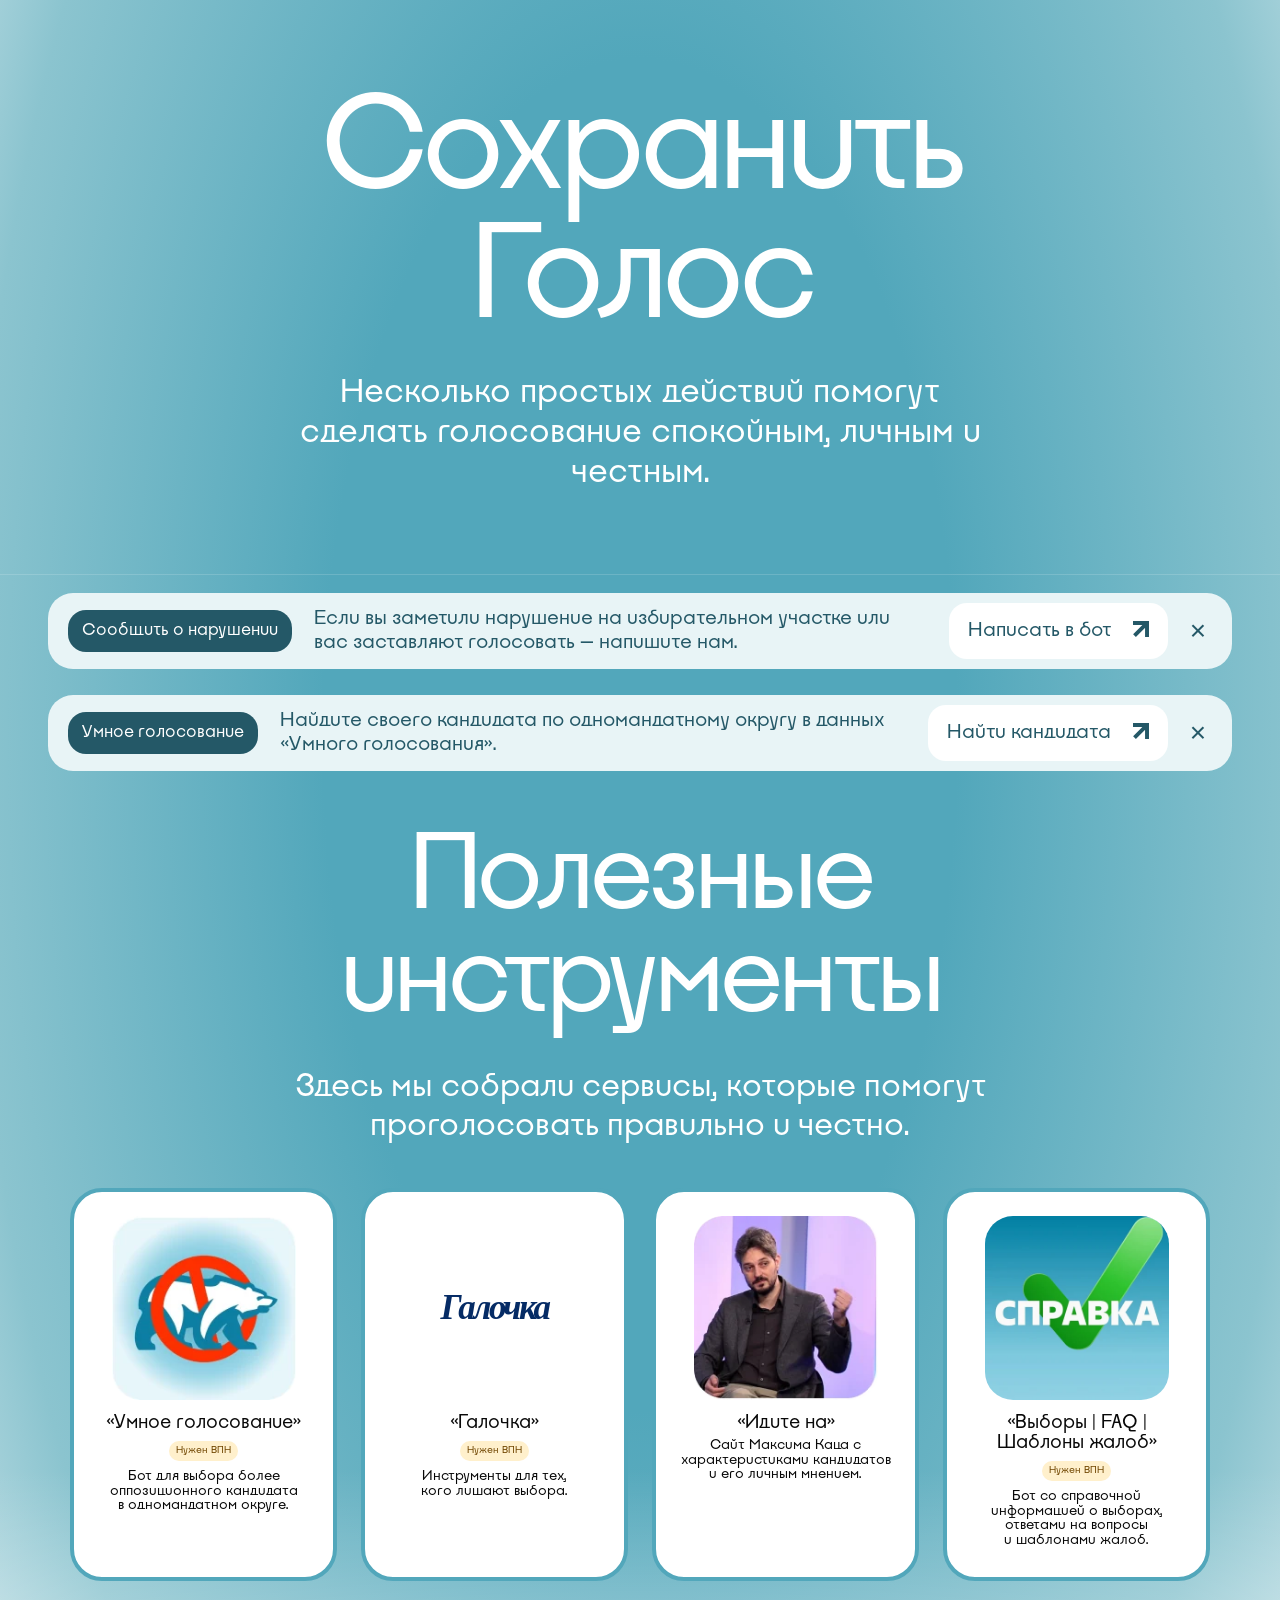
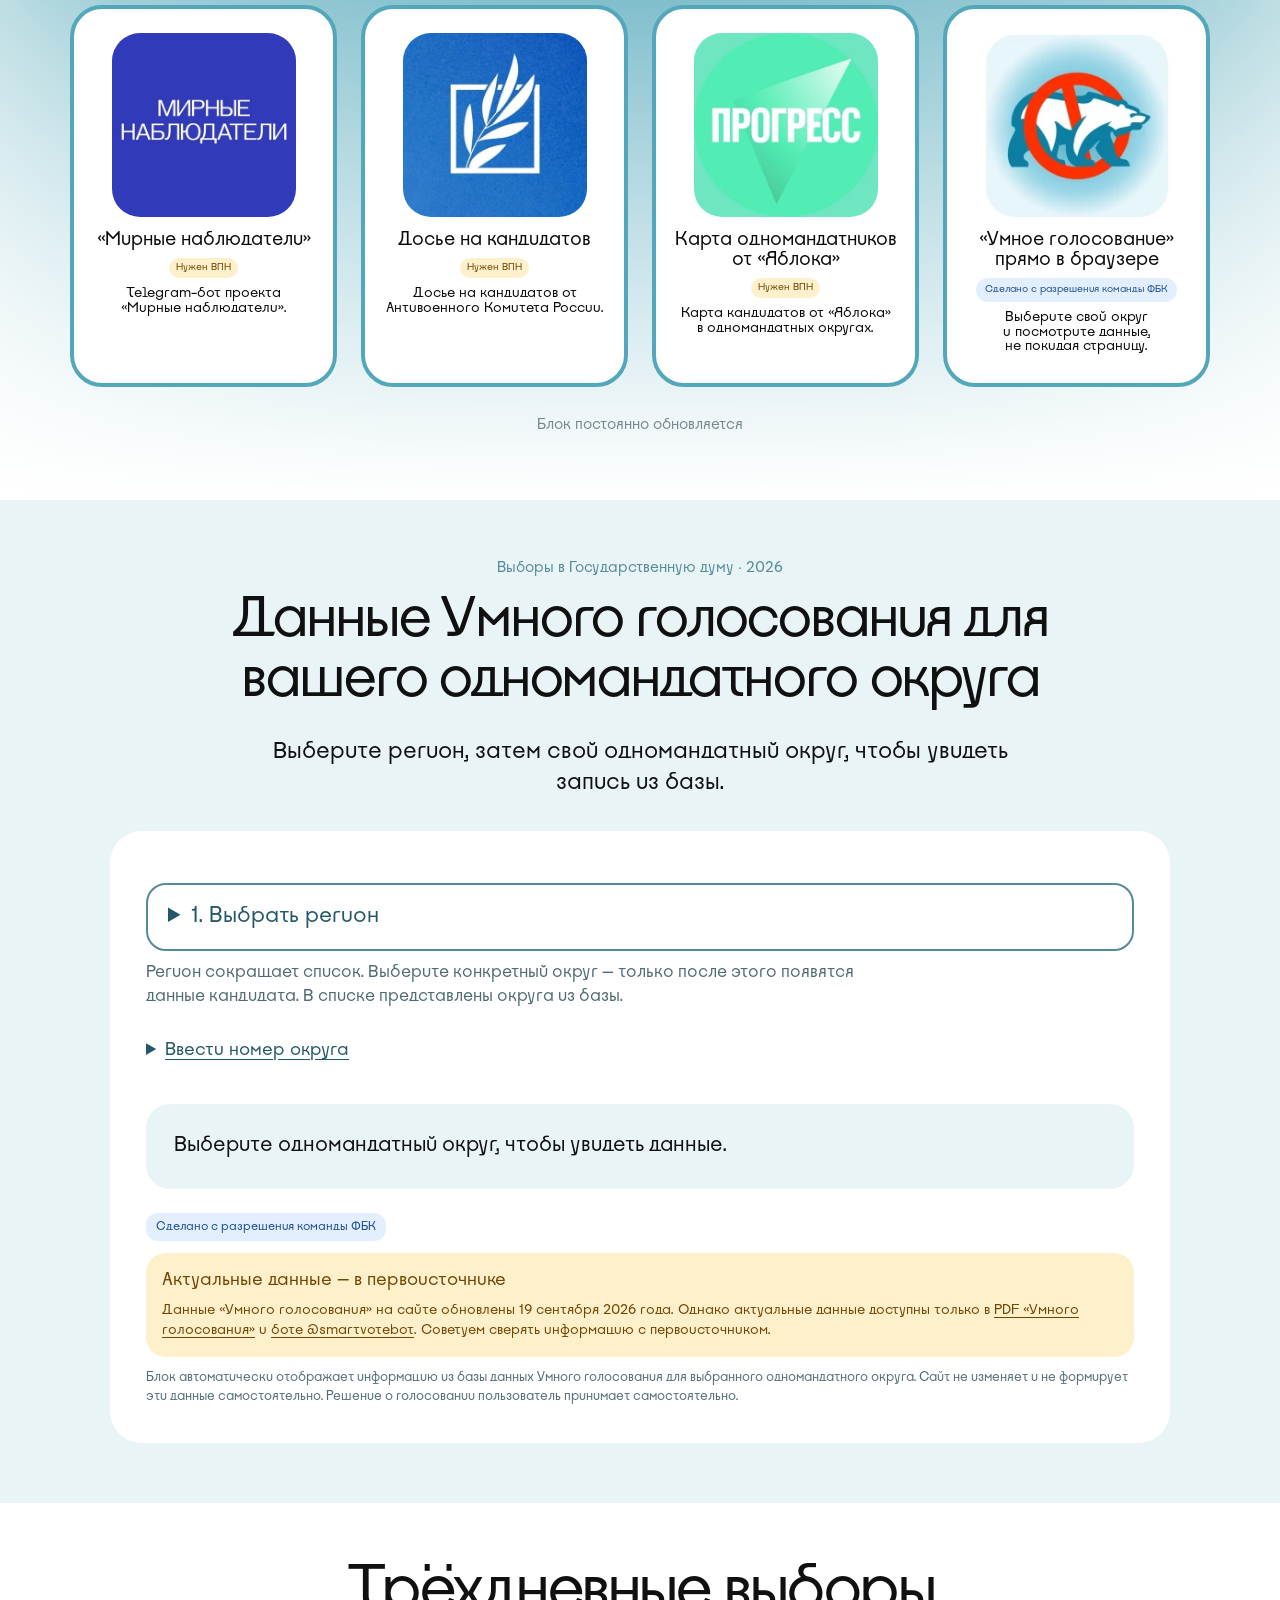
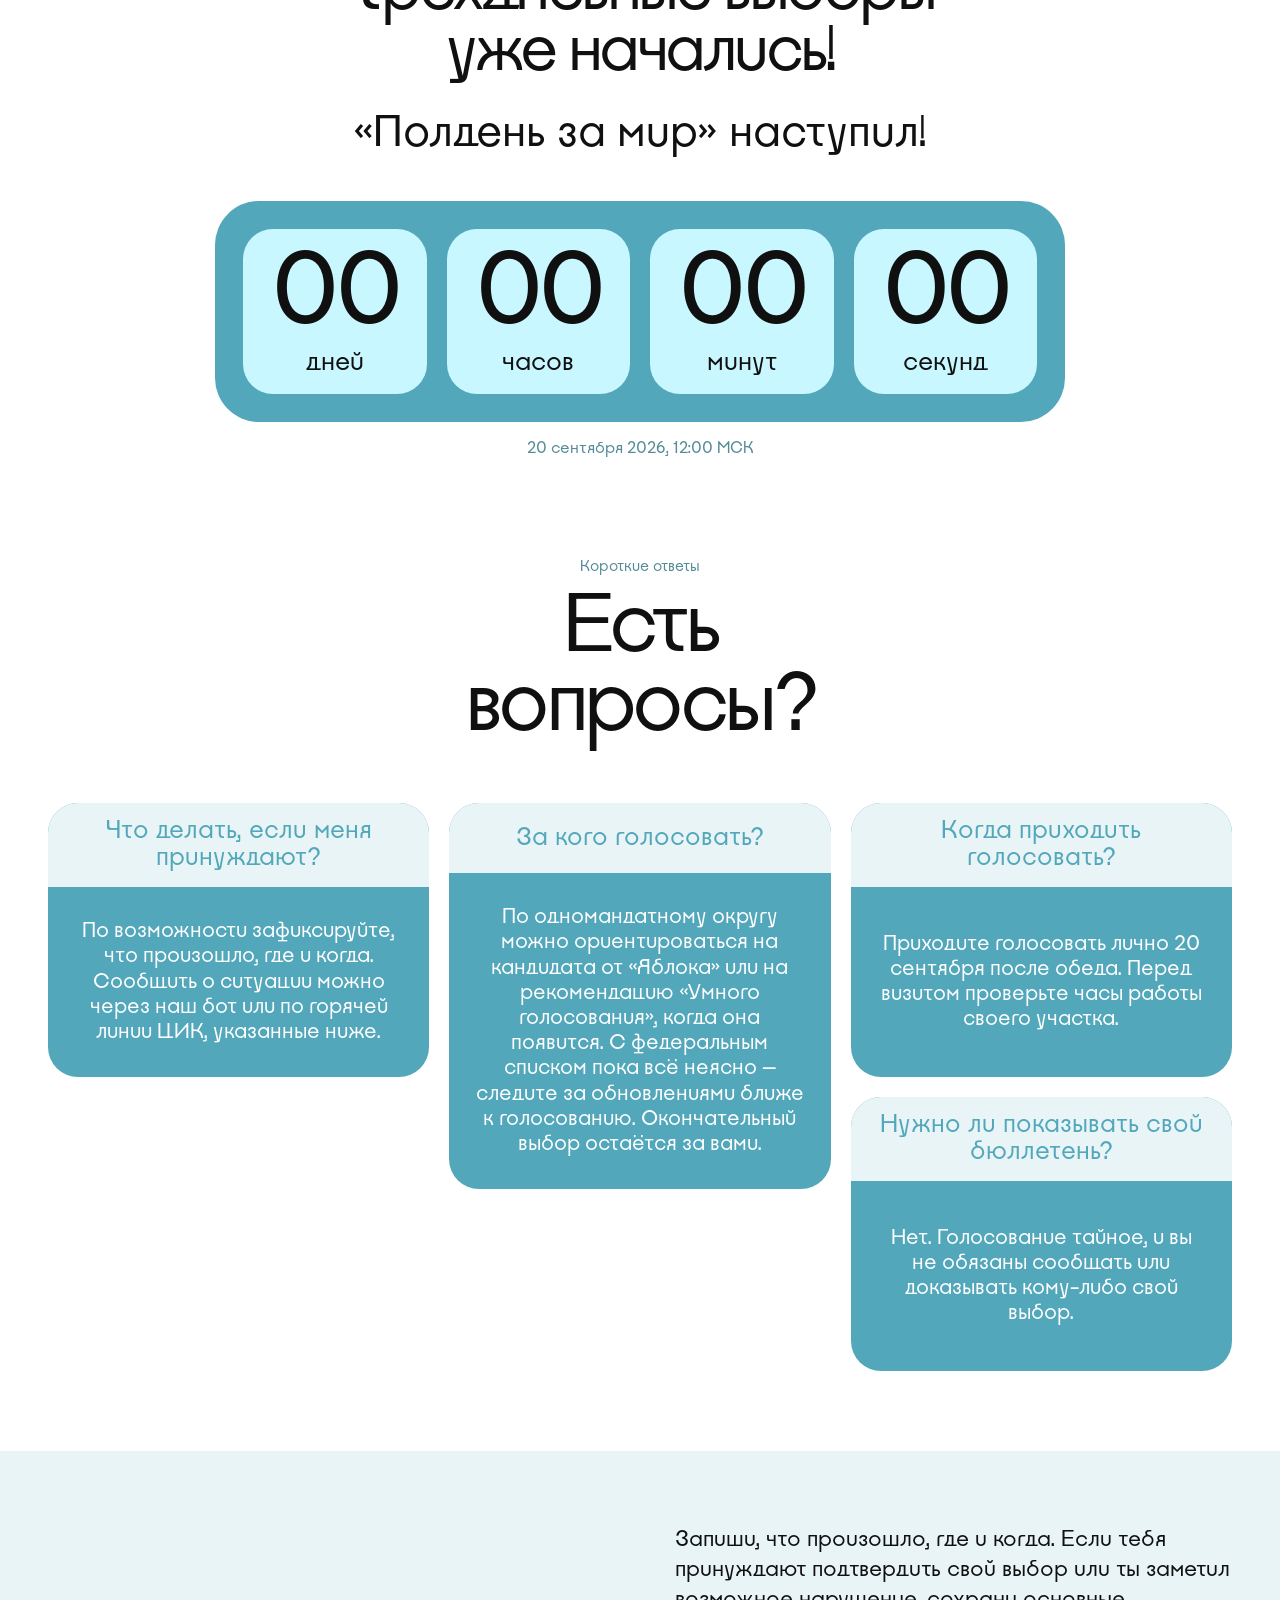
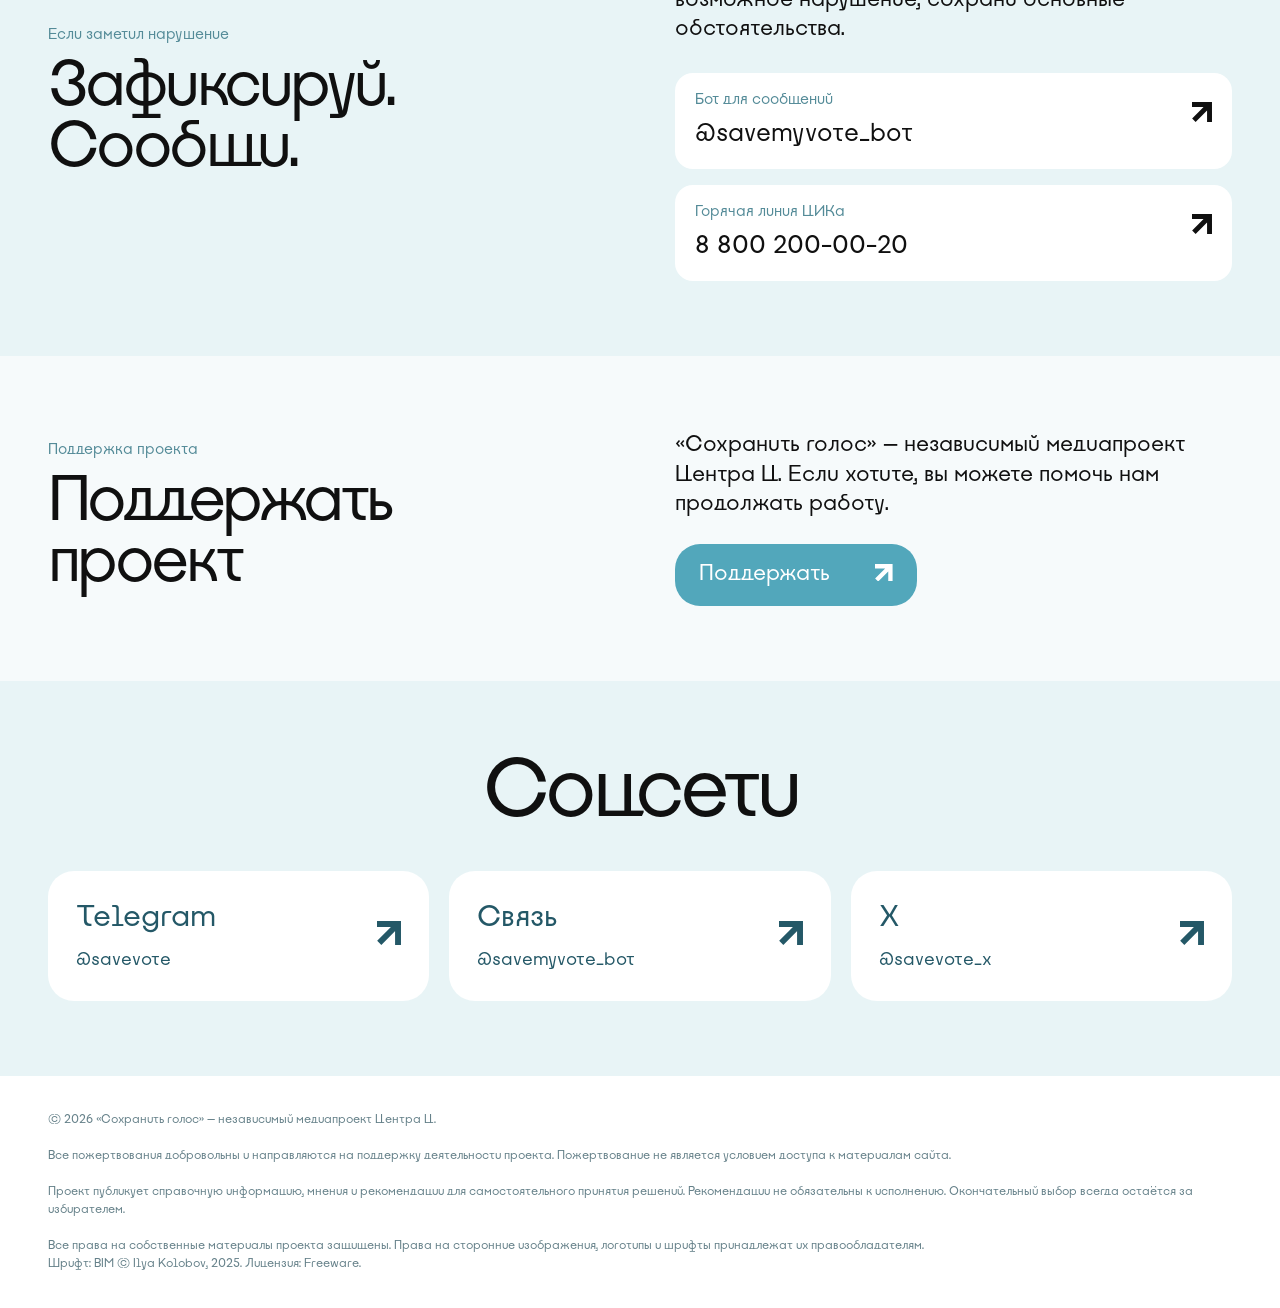
==== commit 81837107: "Update Smart Voting candidates from September 19 workbook" ====
--- a/index.html
+++ b/index.html
@@ -24,7 +24,6 @@
         <a class="site-nav__brand" href="#top">Сохранить Голос</a>
         <button class="site-nav__toggle" type="button" aria-expanded="false" aria-controls="site-nav-links">Меню <span aria-hidden="true">☰</span></button>
         <div class="site-nav__links" id="site-nav-links">
-          <a href="/news/">Новости</a>
           <a href="#tools">Инструменты</a>
           <a href="#umg">Найти кандидата</a>
           <a href="#countdown">Полдень за мир</a>
@@ -175,7 +174,7 @@
             <div class="umg__permission"><span class="permission-badge">Сделано с разрешения команды ФБК</span></div>
             <aside class="umg__notice" aria-labelledby="umg-notice-title">
               <h3 id="umg-notice-title">Актуальные данные — в первоисточнике</h3>
-              <p>Сервис использует данные «Умного голосования» от 14 сентября 2026 года и постоянно их обновляет. Однако актуальные данные доступны только в <a href="https://storage.googleapis.com/votesmart/GOSDUMA-2026-UMG.pdf" target="_blank" rel="noopener noreferrer">PDF «Умного голосования»</a> и <a href="https://t.me/smartvotebot" target="_blank" rel="noopener noreferrer">боте @smartvotebot</a>. Советуем сверять информацию с первоисточником.</p>
+              <p>Данные «Умного голосования» на сайте обновлены 19 сентября 2026 года. Однако актуальные данные доступны только в <a href="https://storage.googleapis.com/votesmart/GOSDUMA-2026-UMG.pdf" target="_blank" rel="noopener noreferrer">PDF «Умного голосования»</a> и <a href="https://t.me/smartvotebot" target="_blank" rel="noopener noreferrer">боте @smartvotebot</a>. Советуем сверять информацию с первоисточником.</p>
             </aside>
             <p class="umg__disclaimer">Блок автоматически отображает информацию из базы данных Умного голосования для выбранного одномандатного округа. Сайт не изменяет и не формирует эти данные самостоятельно. Решение о голосовании пользователь принимает самостоятельно.</p>
           </div>
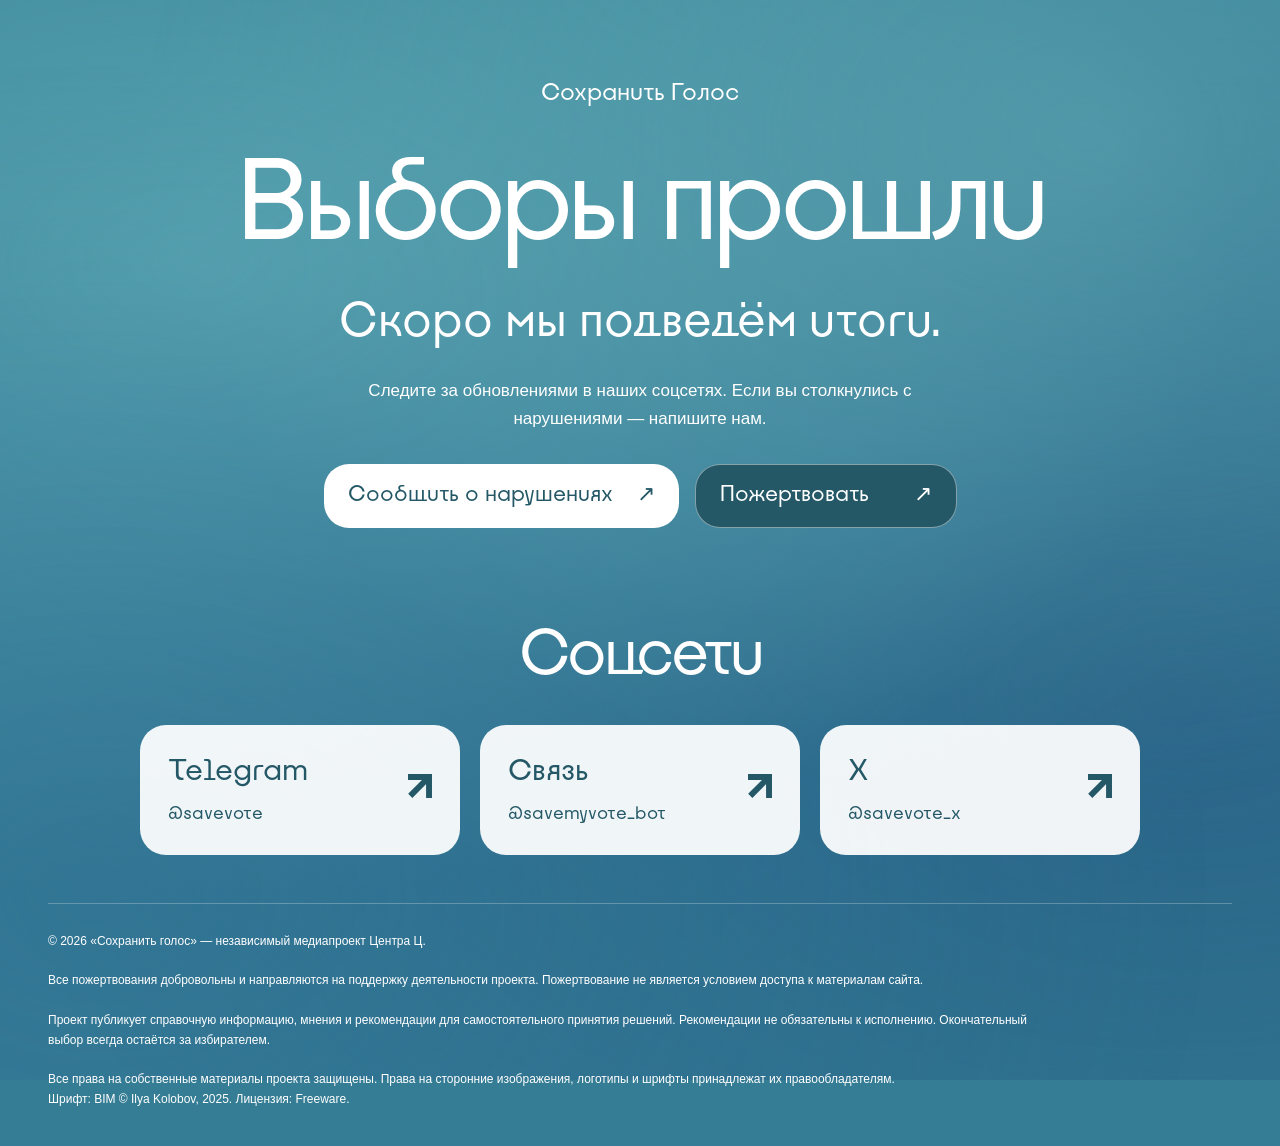
==== commit 4b2ff5fa: "Replace election site with animated results placeholder" ====
--- a/index.html
+++ b/index.html
@@ -3,17 +3,15 @@
   <head>
     <meta charset="UTF-8" />
     <meta name="viewport" content="width=device-width, initial-scale=1.0" />
-    <meta name="description" content="Сохрани голос — памятка: проверьте округ и кандидатов, голосуйте лично и выбирайте сами." />
+    <meta name="description" content="Выборы прошли. Скоро мы подведём итоги. Сообщите о нарушениях и следите за обновлениями проекта «Сохранить голос»." />
     <title>Сохрани голос</title>
     <link rel="preconnect" href="https://fonts.googleapis.com" />
     <link rel="preconnect" href="https://fonts.gstatic.com" crossorigin />
     <link href="https://fonts.googleapis.com/css2?family=Manrope:wght@400;500;600;700;800&display=swap" rel="stylesheet" />
-    <link rel="stylesheet" href="styles.css?v=20260918-2" />
+    <link rel="stylesheet" href="styles.css?v=20260920-3" />
     <script src="navigation.js?v=20260918-2" defer></script>
-    <script src="countdown.js?v=20260918-1" defer></script>
-    <script src="umg.js?v=20260914-3" defer></script>
   </head>
-  <body>
+  <body class="post-election">
     <div class="vpn-notice" role="status" aria-live="polite">
       <span class="vpn-notice__dot" aria-hidden="true"></span>
       <span>Для стабильной работы сайта может понадобиться VPN.</span>
@@ -24,12 +22,9 @@
         <a class="site-nav__brand" href="#top">Сохранить Голос</a>
         <button class="site-nav__toggle" type="button" aria-expanded="false" aria-controls="site-nav-links">Меню <span aria-hidden="true">☰</span></button>
         <div class="site-nav__links" id="site-nav-links">
-          <a href="#tools">Инструменты</a>
-          <a href="#umg">Найти кандидата</a>
-          <a href="#countdown">Полдень за мир</a>
-          <a href="#faq">Вопросы</a>
-          <a href="#help">Сообщить о нарушении</a>
-          <a href="#support">Поддержать</a>
+          <a href="https://t.me/savemyvote_bot" target="_blank" rel="noopener noreferrer">Сообщить о нарушениях</a>
+          <a href="#socials">Соцсети</a>
+          <a href="https://chenterce.info/centre-ts-donate.html" target="_blank" rel="noopener noreferrer">Пожертвовать</a>
         </div>
       </nav>
     </header>
@@ -38,220 +33,21 @@
       <section class="hero">
         <div class="container hero__inner">
           <div class="hero__copy">
-            <h1>Сохранить<br />Голос</h1>
-            <p class="hero__lead">Несколько простых действий помогут сделать голосование спокойным, личным и честным.</p>
+            <p class="post-election__brand">Сохранить Голос</p>
+            <h1>Выборы прошли</h1>
+            <p class="hero__lead">Скоро мы подведём итоги.</p>
+            <p class="post-election__note">Следите за обновлениями в наших соцсетях. Если вы столкнулись с нарушениями — напишите нам.</p>
+            <div class="post-election__actions">
+              <a class="button post-election__button" href="https://t.me/savemyvote_bot" target="_blank" rel="noopener noreferrer">Сообщить о нарушениях <span aria-hidden="true">↗</span></a>
+              <a class="button post-election__donate" href="https://chenterce.info/centre-ts-donate.html" target="_blank" rel="noopener noreferrer">Пожертвовать <span aria-hidden="true">↗</span></a>
+            </div>
           </div>
-        </div>
-      </section>
-
-      <div class="container voting-notice-slot" id="violation-notice">
-        <div class="voting-notice-slot__inner">
-          <aside class="voting-notice" aria-label="Сообщить о нарушении или принуждении к голосованию">
-            <a class="voting-notice__link" href="https://t.me/savemyvote_bot" target="_blank" rel="noopener noreferrer">
-              <span class="voting-notice__date">Сообщить о нарушении</span>
-              <span class="voting-notice__text">Если вы заметили нарушение на избирательном участке или вас заставляют голосовать — напишите нам.</span>
-              <span class="voting-notice__action">Написать в бот <span aria-hidden="true"><svg class="arrow-icon" viewBox="0 0 622 618" fill="none" xmlns="http://www.w3.org/2000/svg" aria-hidden="true" focusable="false"><path d="M58.5 563L545 76.5M0 76.5H545V617.5" stroke="currentColor" stroke-width="153" /></svg></span></span>
-            </a>
-            <button class="voting-notice__close" type="button" aria-label="Закрыть сообщение о нарушениях" hidden>×</button>
-          </aside>
-        </div>
-      </div>
-
-      <div class="container voting-notice-slot" id="candidate-notice">
-        <div class="voting-notice-slot__inner">
-          <aside class="voting-notice" aria-label="Поиск кандидата по одномандатному округу">
-            <a class="voting-notice__link" href="#umg">
-              <span class="voting-notice__date">Умное голосование</span>
-              <span class="voting-notice__text">Найдите своего кандидата по одномандатному округу в данных «Умного голосования».</span>
-              <span class="voting-notice__action">Найти кандидата <span aria-hidden="true"><svg class="arrow-icon" viewBox="0 0 622 618" fill="none" xmlns="http://www.w3.org/2000/svg" aria-hidden="true" focusable="false"><path d="M58.5 563L545 76.5M0 76.5H545V617.5" stroke="currentColor" stroke-width="153" /></svg></span></span>
-            </a>
-            <button class="voting-notice__close" type="button" aria-label="Закрыть сообщение о поиске кандидата" hidden>×</button>
-          </aside>
-        </div>
-      </div>
-
-      <section id="tools" class="tools reveal" aria-labelledby="tools-title">
-        <div class="container tools__inner">
-          <div class="tools__heading">
-            <h2 id="tools-title">Полезные<br />инструменты</h2>
-            <p>Здесь мы собрали сервисы, которые помогут проголосовать правильно и честно.</p>
-          </div>
-          <div class="tools__cards">
-            <a class="tool-card" href="https://t.me/smartvotebot" target="_blank" rel="noreferrer">
-              <img class="tool-card__image" src="smart-voting.webp" width="200" height="200" decoding="async" alt="Логотип Умного голосования" />
-              <h3>«Умное голосование» <span class="tool-card__vpn">Нужен ВПН</span></h3>
-              <p>Бот для выбора более оппозиционного кандидата в одномандатном округе.</p>
-              <span class="tool-card__arrow" aria-hidden="true"><svg class="arrow-icon" viewBox="0 0 622 618" fill="none" xmlns="http://www.w3.org/2000/svg" aria-hidden="true" focusable="false"><path d="M58.5 563L545 76.5M0 76.5H545V617.5" stroke="currentColor" stroke-width="153" /></svg></span>
-            </a>
-            <a class="tool-card" href="https://galochka.info" target="_blank" rel="noreferrer">
-              <span class="tool-card__logo" aria-hidden="true">Галочка</span>
-              <h3>«Галочка» <span class="tool-card__vpn">Нужен ВПН</span></h3>
-              <p>Инструменты для тех, кого лишают выбора.</p>
-              <span class="tool-card__arrow" aria-hidden="true"><svg class="arrow-icon" viewBox="0 0 622 618" fill="none" xmlns="http://www.w3.org/2000/svg" aria-hidden="true" focusable="false"><path d="M58.5 563L545 76.5M0 76.5H545V617.5" stroke="currentColor" stroke-width="153" /></svg></span>
-            </a>
-            <a class="tool-card" href="https://iditena.org" target="_blank" rel="noreferrer">
-              <img class="tool-card__image" src="idite-na.webp" width="200" height="200" decoding="async" alt="Максим Кац" />
-              <h3>«Идите на»</h3>
-              <p>Сайт Максима Каца с характеристиками кандидатов и его личным мнением.</p>
-              <span class="tool-card__arrow" aria-hidden="true"><svg class="arrow-icon" viewBox="0 0 622 618" fill="none" xmlns="http://www.w3.org/2000/svg" aria-hidden="true" focusable="false"><path d="M58.5 563L545 76.5M0 76.5H545V617.5" stroke="currentColor" stroke-width="153" /></svg></span>
-            </a>
-            <a class="tool-card" href="https://t.me/votespravkabot" target="_blank" rel="noreferrer">
-              <img class="tool-card__image" src="photo_2026-09-04_15-58-43.webp" width="400" height="400" decoding="async" alt="Логотип бота «Выборы — справка»" />
-              <h3>«Выборы | FAQ | Шаблоны жалоб» <span class="tool-card__vpn">Нужен ВПН</span></h3>
-              <p>Бот со справочной информацией о выборах, ответами на вопросы и шаблонами жалоб.</p>
-              <span class="tool-card__arrow" aria-hidden="true"><svg class="arrow-icon" viewBox="0 0 622 618" fill="none" xmlns="http://www.w3.org/2000/svg" aria-hidden="true" focusable="false"><path d="M58.5 563L545 76.5M0 76.5H545V617.5" stroke="currentColor" stroke-width="153" /></svg></span>
-            </a>
-            <a class="tool-card" href="https://t.me/MirnyeNablyudateliBot" target="_blank" rel="noreferrer">
-              <img class="tool-card__image" src="mirnye-nablyudateli.webp" width="400" height="400" decoding="async" alt="Логотип «Мирные наблюдатели»" loading="lazy" />
-              <h3>«Мирные наблюдатели» <span class="tool-card__vpn">Нужен ВПН</span></h3>
-              <p>Telegram-бот проекта «Мирные наблюдатели».</p>
-              <span class="tool-card__arrow" aria-hidden="true"><svg class="arrow-icon" viewBox="0 0 622 618" fill="none" xmlns="http://www.w3.org/2000/svg" aria-hidden="true" focusable="false"><path d="M58.5 563L545 76.5M0 76.5H545V617.5" stroke="currentColor" stroke-width="153" /></svg></span>
-            </a>
-            <a class="tool-card" href="https://gd2026.antiwarcommittee.info/" target="_blank" rel="noreferrer">
-              <img class="tool-card__image" src="antiwar-committee.webp" width="400" height="400" decoding="async" alt="Логотип Антивоенного Комитета России" loading="lazy" />
-              <h3>Досье на кандидатов <span class="tool-card__vpn">Нужен ВПН</span></h3>
-              <p>Досье на кандидатов от Антивоенного Комитета России.</p>
-              <span class="tool-card__arrow" aria-hidden="true"><svg class="arrow-icon" viewBox="0 0 622 618" fill="none" xmlns="http://www.w3.org/2000/svg" aria-hidden="true" focusable="false"><path d="M58.5 563L545 76.5M0 76.5H545V617.5" stroke="currentColor" stroke-width="153" /></svg></span>
-            </a>
-            <a class="tool-card" href="https://progressmovement.org/elections" target="_blank" rel="noreferrer">
-              <img class="tool-card__image" src="progress-map.webp" width="400" height="400" decoding="async" alt="Логотип движения «Прогресс»" loading="lazy" />
-              <h3>Карта одномандатников от «Яблока» <span class="tool-card__vpn">Нужен ВПН</span></h3>
-              <p>Карта кандидатов от «Яблока» в одномандатных округах.</p>
-              <span class="tool-card__arrow" aria-hidden="true"><svg class="arrow-icon" viewBox="0 0 622 618" fill="none" xmlns="http://www.w3.org/2000/svg" aria-hidden="true" focusable="false"><path d="M58.5 563L545 76.5M0 76.5H545V617.5" stroke="currentColor" stroke-width="153" /></svg></span>
-            </a>
-            <a class="tool-card" href="#umg">
-              <img class="tool-card__image" src="smart-voting.webp" width="200" height="200" decoding="async" alt="Логотип Умного голосования" />
-              <h3>«Умное голосование» прямо в браузере <span class="permission-badge">Сделано с разрешения команды ФБК</span></h3>
-              <p>Выберите свой округ и посмотрите данные, не покидая страницу.</p>
-              <span class="tool-card__arrow" aria-hidden="true"><svg class="arrow-icon" viewBox="0 0 622 618" fill="none" xmlns="http://www.w3.org/2000/svg" aria-hidden="true" focusable="false"><path d="M58.5 563L545 76.5M0 76.5H545V617.5" stroke="currentColor" stroke-width="153" /></svg></span>
-            </a>
-          </div>
-          <p class="tools__note">Блок постоянно обновляется</p>
         </div>
       </section>
 
       </div>
 
-      <section class="umg" id="umg" aria-labelledby="umg-title">
-        <div class="container umg__inner">
-          <div class="umg__heading">
-            <p class="eyebrow">Выборы в Государственную думу · 2026</p>
-            <h2 id="umg-title">Данные Умного голосования для вашего одномандатного округа</h2>
-            <p class="umg__lead">Выберите регион, затем свой одномандатный округ, чтобы увидеть запись из базы.</p>
-          </div>
-          <div class="umg__panel">
-            <div id="umg-picker">
-              <details id="umg-regions">
-                <summary id="umg-region-label">1. Выбрать регион</summary>
-                <label for="umg-region-search">Поиск региона</label>
-                <input id="umg-region-search" type="search" placeholder="Название региона" autocomplete="off" />
-                <div id="umg-region-list" class="umg__choices"></div>
-              </details>
-              <p class="umg__hint">Регион сокращает список. Выберите конкретный округ — только после этого появятся данные кандидата. В списке представлены округа из базы.</p>
-              <details id="umg-district-picker" hidden>
-                <summary id="umg-district-label">2. Выбрать округ</summary>
-                <div id="umg-district-list" class="umg__choices"></div>
-              </details>
-              <p id="umg-picker-status" role="status"></p>
-              <button id="umg-retry" type="button" hidden>Повторить загрузку</button>
-            </div>
-            <details id="umg-manual">
-              <summary>Ввести номер округа</summary>
-            <form id="umg-form">
-              <label for="umg-district">Номер одномандатного округа</label>
-              <p id="umg-hint" class="umg__hint">Например, 196 — Кунцевский. Введите номер или выберите округ из подсказок. Это номер округа, а не избирательного участка.</p>
-              <div class="umg__controls">
-                <input id="umg-district" name="district" type="text" inputmode="numeric" list="umg-districts" autocomplete="off" aria-describedby="umg-hint" placeholder="Например, 196" />
-                <datalist id="umg-districts"></datalist>
-                <button class="button" type="submit">Показать данные</button>
-              </div>
-            </form>
-            </details>
-            <div id="umg-output" class="umg__output" role="status" aria-live="polite" aria-atomic="true">
-              <p>Выберите одномандатный округ, чтобы увидеть данные.</p>
-            </div>
-            <noscript><p>Для поиска по округу включите JavaScript. <a href="data/umg-2026.json">Открыть данные в формате JSON</a>.</p></noscript>
-            <div class="umg__permission"><span class="permission-badge">Сделано с разрешения команды ФБК</span></div>
-            <aside class="umg__notice" aria-labelledby="umg-notice-title">
-              <h3 id="umg-notice-title">Актуальные данные — в первоисточнике</h3>
-              <p>Данные «Умного голосования» на сайте обновлены 19 сентября 2026 года. Однако актуальные данные доступны только в <a href="https://storage.googleapis.com/votesmart/GOSDUMA-2026-UMG.pdf" target="_blank" rel="noopener noreferrer">PDF «Умного голосования»</a> и <a href="https://t.me/smartvotebot" target="_blank" rel="noopener noreferrer">боте @smartvotebot</a>. Советуем сверять информацию с первоисточником.</p>
-            </aside>
-            <p class="umg__disclaimer">Блок автоматически отображает информацию из базы данных Умного голосования для выбранного одномандатного округа. Сайт не изменяет и не формирует эти данные самостоятельно. Решение о голосовании пользователь принимает самостоятельно.</p>
-          </div>
-        </div>
-      </section>
-
-      <section id="countdown" class="countdown" aria-labelledby="countdown-title">
-        <div class="container">
-          <h2 id="countdown-title">Трёхдневные выборы<br />уже начались!</h2>
-          <p class="countdown__lead" id="countdown-lead">Но до «Полдня за мир»<br />осталось ещё…</p>
-          <div class="countdown__timer" role="timer" aria-live="off" aria-label="До «Полдня за мир» — 20 сентября 2026 года, 12:00 по Москве" data-deadline="2026-09-20T12:00:00+03:00" hidden>
-            <div class="countdown__unit"><span class="countdown__value" data-value="days">00</span><span class="countdown__label" data-label="days">дней</span></div>
-            <div class="countdown__unit"><span class="countdown__value" data-value="hours">00</span><span class="countdown__label" data-label="hours">часов</span></div>
-            <div class="countdown__unit"><span class="countdown__value" data-value="minutes">00</span><span class="countdown__label" data-label="minutes">минут</span></div>
-            <div class="countdown__unit"><span class="countdown__value" data-value="seconds">00</span><span class="countdown__label" data-label="seconds">секунд</span></div>
-          </div>
-          <p class="countdown__date"><time datetime="2026-09-20T12:00:00+03:00">20 сентября 2026, 12:00 МСК</time></p>
-        </div>
-      </section>
-
-      <section id="faq" class="faq reveal" aria-labelledby="faq-title">
-        <div class="container faq__grid">
-          <div>
-            <p class="eyebrow">Короткие ответы</p>
-            <h2 id="faq-title">Есть<br />вопросы?</h2>
-          </div>
-          <div class="faq__list">
-            <article class="faq-card">
-              <h3>За кого голосовать?</h3>
-              <p>По одномандатному округу можно ориентироваться на кандидата от «Яблока» или на рекомендацию «Умного голосования», когда она появится. С федеральным списком пока всё неясно — следите за обновлениями ближе к голосованию. Окончательный выбор остаётся за вами.</p>
-            </article>
-            <article class="faq-card">
-              <h3>Что делать, если меня принуждают?</h3>
-              <p>По возможности зафиксируйте, что произошло, где и когда. Сообщить о ситуации можно через наш бот или по горячей линии ЦИК, указанные ниже.</p>
-            </article>
-            <article class="faq-card">
-              <h3>Когда приходить голосовать?</h3>
-              <p>Приходите голосовать лично 20 сентября после обеда. Перед визитом проверьте часы работы своего участка.</p>
-            </article>
-            <article class="faq-card">
-              <h3>Нужно ли показывать свой бюллетень?</h3>
-              <p>Нет. Голосование тайное, и вы не обязаны сообщать или доказывать кому-либо свой выбор.</p>
-            </article>
-          </div>
-        </div>
-      </section>
-
-      <section class="help reveal" id="help">
-        <div class="container help__grid">
-          <div>
-            <p class="eyebrow">Если заметил нарушение</p>
-            <h2>Зафиксируй.<br />Сообщи.</h2>
-          </div>
-          <div class="help__body">
-            <p>Запиши, что произошло, где и когда. Если тебя принуждают подтвердить свой выбор или ты заметил возможное нарушение, сохрани основные обстоятельства.</p>
-            <div class="contacts">
-              <a href="https://t.me/savemyvote_bot" target="_blank" rel="noreferrer"><small>Бот для сообщений</small>@savemyvote_bot <span><svg class="arrow-icon" viewBox="0 0 622 618" fill="none" xmlns="http://www.w3.org/2000/svg" aria-hidden="true" focusable="false"><path d="M58.5 563L545 76.5M0 76.5H545V617.5" stroke="currentColor" stroke-width="153" /></svg></span></a>
-              <a href="tel:88002000020"><small>Горячая линия ЦИКа</small>8 800 200-00-20 <span><svg class="arrow-icon" viewBox="0 0 622 618" fill="none" xmlns="http://www.w3.org/2000/svg" aria-hidden="true" focusable="false"><path d="M58.5 563L545 76.5M0 76.5H545V617.5" stroke="currentColor" stroke-width="153" /></svg></span></a>
-            </div>
-          </div>
-        </div>
-      </section>
-
-      <section id="support" class="support reveal" aria-labelledby="support-title">
-        <div class="container support__inner">
-          <div>
-            <p class="eyebrow">Поддержка проекта</p>
-            <h2 id="support-title">Поддержать<br />проект</h2>
-          </div>
-          <div class="support__body">
-            <p>«Сохранить голос» — независимый медиапроект Центра Ц. Если хотите, вы можете помочь нам продолжать работу.</p>
-            <a class="button button--support" href="https://chenterce.info/centre-ts-donate.html" target="_blank" rel="noreferrer">Поддержать <span aria-hidden="true"><svg class="arrow-icon" viewBox="0 0 622 618" fill="none" xmlns="http://www.w3.org/2000/svg" aria-hidden="true" focusable="false"><path d="M58.5 563L545 76.5M0 76.5H545V617.5" stroke="currentColor" stroke-width="153" /></svg></span></a>
-          </div>
-        </div>
-      </section>
-
-      <section class="socials reveal" aria-labelledby="socials-title">
+      <section id="socials" class="socials" aria-labelledby="socials-title">
         <div class="container">
           <h2 id="socials-title">Соцсети</h2>
           <nav class="socials__links" aria-label="Соцсети и связь">
@@ -272,52 +68,6 @@
       document.querySelector('.vpn-notice__close').addEventListener('click', () => notice.hidden = true);
       window.setTimeout(() => notice.hidden = true, 5000);
 
-      document.querySelectorAll('.voting-notice-slot').forEach((votingNotice) => {
-        const closeButton = votingNotice.querySelector('.voting-notice__close');
-        closeButton.hidden = false;
-        closeButton.addEventListener('click', () => {
-          if (window.matchMedia('(prefers-reduced-motion: reduce)').matches) {
-            votingNotice.hidden = true;
-            return;
-          }
-          votingNotice.classList.add('voting-notice-slot--closing');
-          votingNotice.inert = true;
-          window.setTimeout(() => votingNotice.hidden = true, 400);
-        });
-      });
-
-      const observer = new IntersectionObserver((entries) => {
-        entries.forEach((entry) => {
-          if (entry.isIntersecting) {
-            entry.target.classList.add('reveal--visible');
-            observer.unobserve(entry.target);
-          }
-        });
-      }, { threshold: 0.08 });
-      document.querySelectorAll('.reveal').forEach((section) => observer.observe(section));
-
-      // Repeat the existing answers for a seamless mobile loop, without new content.
-      const list = document.querySelector('.faq__list');
-      const track = document.createElement('div');
-      track.className = 'faq__track';
-      list.before(track);
-      track.append(list);
-      const copy = list.cloneNode(true);
-      copy.setAttribute('aria-hidden', 'true');
-      copy.inert = true;
-      copy.classList.add('faq__list--copy');
-      track.append(copy);
-      const viewport = document.createElement('div');
-      viewport.className = 'faq__viewport';
-      viewport.tabIndex = 0;
-      viewport.setAttribute('role', 'region');
-      viewport.setAttribute('aria-label', 'Вопросы и ответы');
-      track.before(viewport);
-      viewport.append(track);
-      // Pause while a reader touches or focuses the answers.
-      viewport.addEventListener('pointerdown', () => viewport.classList.add('is-paused'));
-      viewport.addEventListener('pointerleave', () => viewport.classList.remove('is-paused'));
-      viewport.addEventListener('blur', () => viewport.classList.remove('is-paused'));
     </script>
   </body>
 </html>
--- a/styles.css
+++ b/styles.css
@@ -1,4 +1,48 @@
 @font-face{font-family:BIM;src:url('BIM.otf') format('opentype');font-weight:400;font-style:normal;font-display:swap}
+.post-election .hero__inner{min-height:560px;padding:80px 0 64px}
+.post-election__brand{margin-bottom:42px;font-size:24px}
+body.post-election{position:relative;isolation:isolate;min-height:100vh;min-height:100svh;background:#347d94;color:#fff}
+.post-election::before,.post-election::after{content:"";position:fixed;inset:-20%;z-index:-1;pointer-events:none}
+.post-election::before{background:radial-gradient(ellipse at 25% 35%,#62aeb8 0%,transparent 55%),radial-gradient(ellipse at 80% 70%,#285e85 0%,transparent 60%);opacity:.8}
+.post-election::after{background:radial-gradient(ellipse at 75% 25%,#73bbc2 0%,transparent 50%),radial-gradient(ellipse at 20% 85%,#326f97 0%,transparent 55%);opacity:.45}
+.post-election .intro,.post-election .socials{background:transparent}
+.post-election .socials{padding:36px 0 48px}
+.post-election .socials h2{font-size:clamp(40px,5vw,64px)}
+.post-election .socials__links{max-width:1000px;margin-inline:auto}
+.post-election .socials__links a{min-width:0;background:#ffffffed;font-size:clamp(23px,3vw,30px)}
+.post-election .socials__links a>span:first-child{min-width:0}
+.post-election .footer{color:#fff;border-top:1px solid #ffffff40;padding-block:28px 36px}
+.post-election .footer__legal{max-width:1000px;font-family:Manrope,Arial,sans-serif;font-size:12px;line-height:1.65}
+.post-election .site-nav{background:#245867ed;color:#fff;border-color:#ffffff30;box-shadow:none;backdrop-filter:blur(16px)}
+.post-election .site-nav__links a:hover{background:#ffffff20}
+.post-election__actions{display:flex;flex-wrap:wrap;justify-content:center;gap:16px;margin-top:32px}
+.post-election .post-election__actions .button{margin:0;min-height:60px}
+.post-election .post-election__donate{background:#245867;color:#fff;border:1px solid #ffffff70}
+.post-election a:focus-visible,.post-election button:focus-visible{outline-color:#fff}
+@media(max-width:1100px){.post-election .site-nav__links a{background:#ffffff18}}
+@media(max-width:700px){.post-election .socials__links{max-width:440px}.post-election__actions{max-width:440px;margin-inline:auto;flex-direction:column}.post-election .post-election__actions .button{width:100%;font-size:20px;gap:12px}.post-election .hero h1{font-size:clamp(44px,11.5vw,76px)}.post-election .socials{padding:24px 0 36px}.post-election .footer__legal{font-size:11px}.post-election .socials__links a{padding:22px}}
+.post-election .hero{border:0}
+@media(prefers-reduced-motion:no-preference){
+  .post-election::before{animation:gradient-flow 7s ease-in-out infinite alternate}
+  .post-election::after{animation:gradient-flow 10s ease-in-out -4s infinite alternate-reverse}
+  .post-election .hero__copy{animation:none}
+  .post-election .hero__copy>*{animation:post-election-arrive .8s cubic-bezier(.22,1,.36,1) both}
+  .post-election .hero__copy>:nth-child(2){animation-delay:.1s}
+  .post-election .hero__copy>:nth-child(3){animation-delay:.2s}
+  .post-election .hero__copy>:nth-child(4){animation-delay:.3s}
+  .post-election .hero__copy>:nth-child(5){animation-delay:.4s}
+  .post-election .socials{animation:post-election-arrive .9s ease-out .45s both}
+}
+@keyframes gradient-flow{0%{transform:translate(-5%,-3%) scale(1);opacity:.45}50%{transform:translate(4%,5%) scale(1.08);opacity:.75}100%{transform:translate(6%,-4%) scale(1.02);opacity:.6}}
+@keyframes post-election-arrive{from{opacity:0;translate:0 18px}to{opacity:1;translate:0 0}}
+.post-election .hero h1{font-size:clamp(44px,9vw,116px);line-height:1.05}
+.post-election .hero__lead{font-size:clamp(28px,4vw,48px);margin-top:24px}
+.post-election__note{max-width:620px;margin:24px auto 0;font-family:Manrope,Arial,sans-serif;font-size:17px;line-height:1.6}
+.post-election .post-election__button{margin-top:32px;background:#fff;color:#245867;gap:24px;max-width:100%;text-align:left}
+.post-election .tools__cards{grid-template-columns:repeat(3,minmax(0,1fr));max-width:940px}
+.post-election .tools__heading h2{font-size:clamp(44px,6vw,76px)}
+.post-election .tools__heading p{font-size:clamp(20px,2.5vw,28px)}
+@media(max-width:700px){.post-election .hero__inner{min-height:0;padding:56px 0 48px}.post-election__brand{font-size:20px;margin-bottom:36px}.post-election__note{font-size:15px}.post-election .post-election__button{font-size:20px;padding:18px 20px}.post-election .tools__cards{grid-template-columns:repeat(2,minmax(0,1fr))}.post-election .tool-card:nth-child(n){order:0}}
 :root{--blue:#52a7bb;--pale:#e8f4f6;--ink:#101010;--paper:#fff}
 *{box-sizing:border-box}
 html{scroll-behavior:smooth}
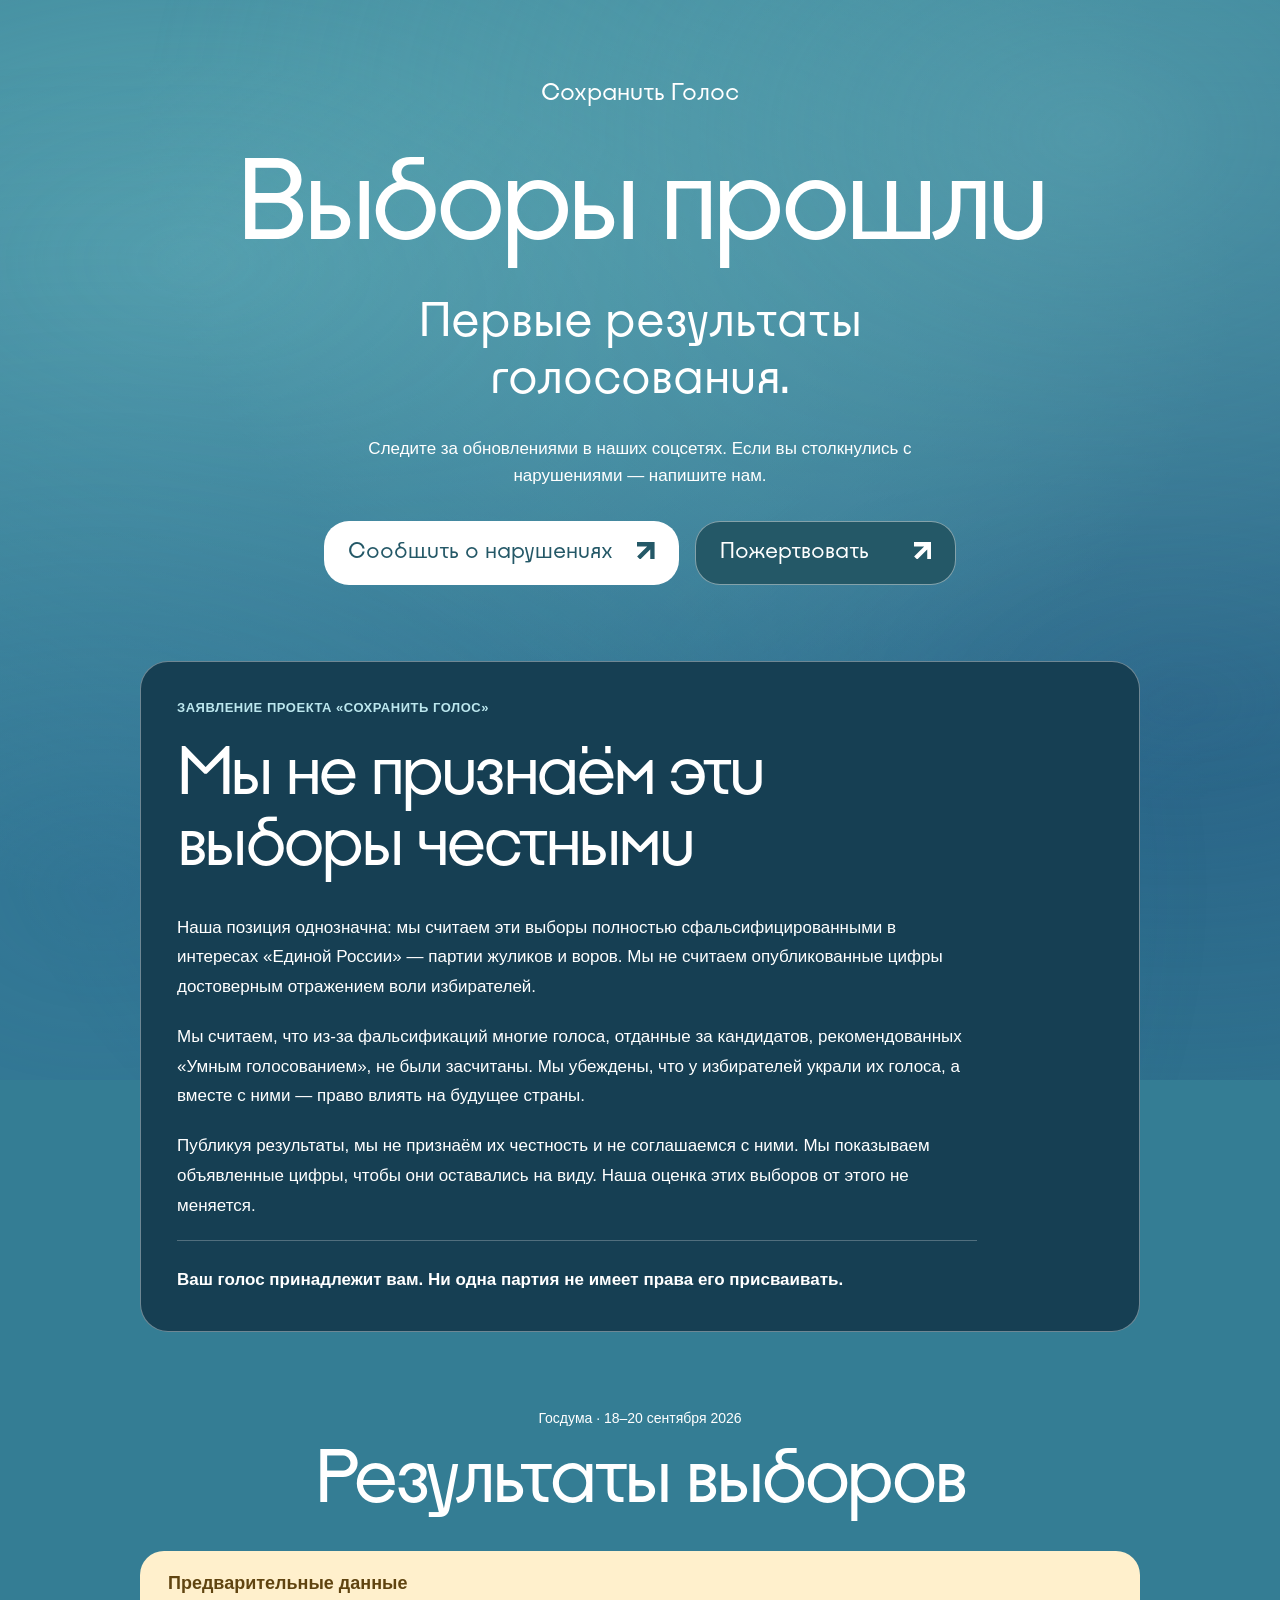
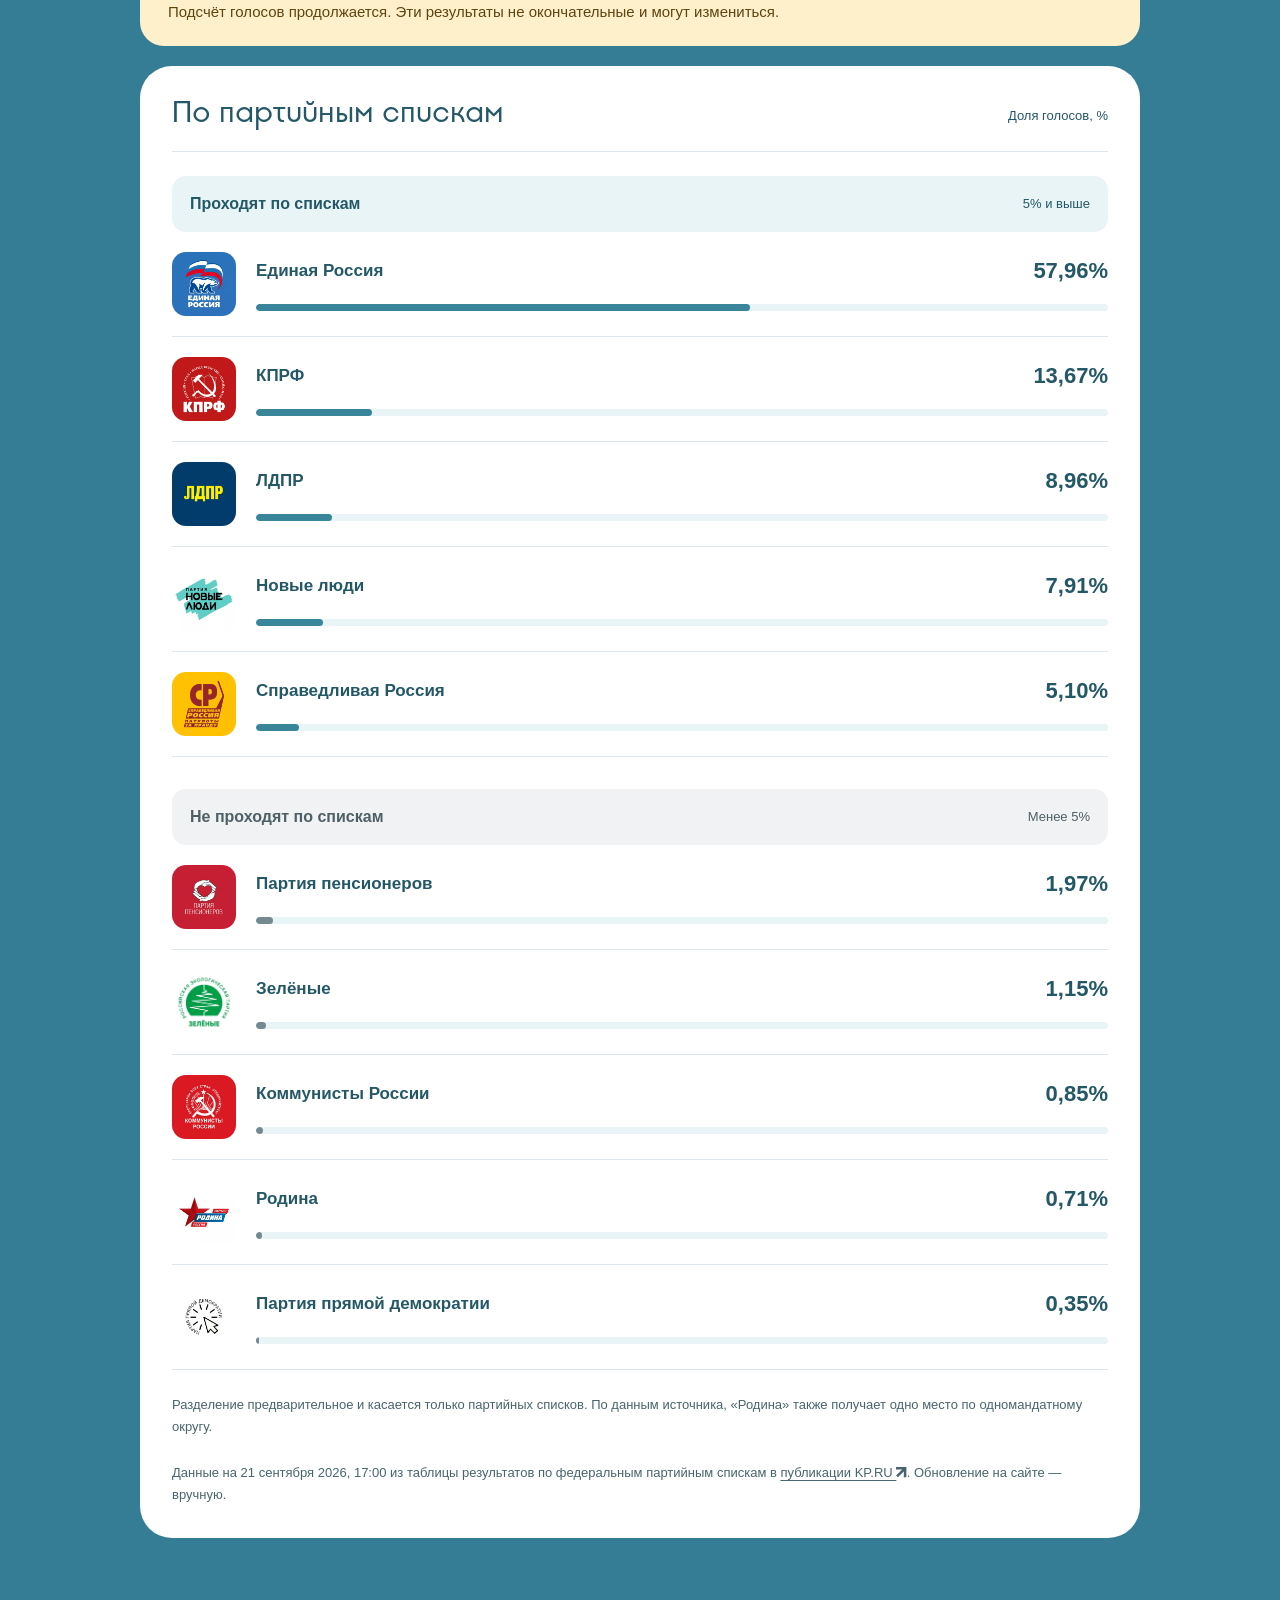
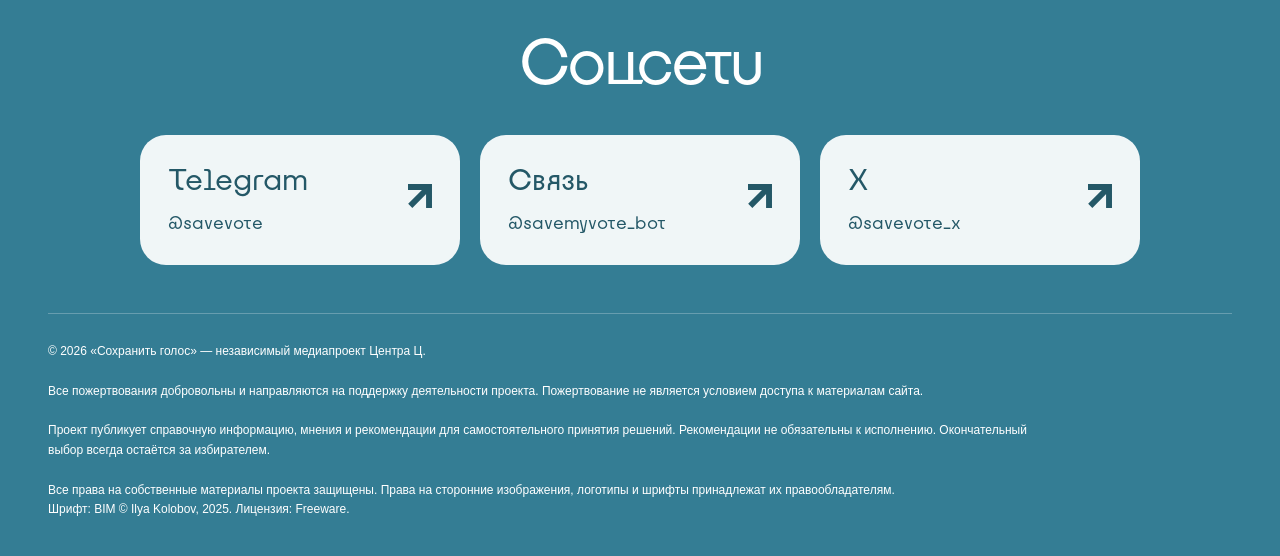
==== commit 9675df37: "Add preliminary election results and project statement" ====
--- a/index.html
+++ b/index.html
@@ -3,12 +3,12 @@
   <head>
     <meta charset="UTF-8" />
     <meta name="viewport" content="width=device-width, initial-scale=1.0" />
-    <meta name="description" content="Выборы прошли. Скоро мы подведём итоги. Сообщите о нарушениях и следите за обновлениями проекта «Сохранить голос»." />
+    <meta name="description" content="Предварительные результаты выборов в Госдуму 2026 по партийным спискам. Данные, логотипы партий и ссылка на источник — проект «Сохранить голос»." />
     <title>Сохрани голос</title>
     <link rel="preconnect" href="https://fonts.googleapis.com" />
     <link rel="preconnect" href="https://fonts.gstatic.com" crossorigin />
     <link href="https://fonts.googleapis.com/css2?family=Manrope:wght@400;500;600;700;800&display=swap" rel="stylesheet" />
-    <link rel="stylesheet" href="styles.css?v=20260920-3" />
+    <link rel="stylesheet" href="styles.css?v=20260922-4" />
     <script src="navigation.js?v=20260918-2" defer></script>
   </head>
   <body class="post-election">
@@ -22,6 +22,8 @@
         <a class="site-nav__brand" href="#top">Сохранить Голос</a>
         <button class="site-nav__toggle" type="button" aria-expanded="false" aria-controls="site-nav-links">Меню <span aria-hidden="true">☰</span></button>
         <div class="site-nav__links" id="site-nav-links">
+          <a href="#statement">Заявление проекта</a>
+          <a href="#results">Результаты выборов</a>
           <a href="https://t.me/savemyvote_bot" target="_blank" rel="noopener noreferrer">Сообщить о нарушениях</a>
           <a href="#socials">Соцсети</a>
           <a href="https://chenterce.info/centre-ts-donate.html" target="_blank" rel="noopener noreferrer">Пожертвовать</a>
@@ -35,17 +37,115 @@
           <div class="hero__copy">
             <p class="post-election__brand">Сохранить Голос</p>
             <h1>Выборы прошли</h1>
-            <p class="hero__lead">Скоро мы подведём итоги.</p>
+            <p class="hero__lead">Первые результаты голосования.</p>
             <p class="post-election__note">Следите за обновлениями в наших соцсетях. Если вы столкнулись с нарушениями — напишите нам.</p>
             <div class="post-election__actions">
-              <a class="button post-election__button" href="https://t.me/savemyvote_bot" target="_blank" rel="noopener noreferrer">Сообщить о нарушениях <span aria-hidden="true">↗</span></a>
-              <a class="button post-election__donate" href="https://chenterce.info/centre-ts-donate.html" target="_blank" rel="noopener noreferrer">Пожертвовать <span aria-hidden="true">↗</span></a>
+              <a class="button post-election__button" href="https://t.me/savemyvote_bot" target="_blank" rel="noopener noreferrer">Сообщить о нарушениях <span aria-hidden="true"><svg class="arrow-icon" viewBox="0 0 622 618" fill="none" xmlns="http://www.w3.org/2000/svg" aria-hidden="true" focusable="false"><path d="M58.5 563L545 76.5M0 76.5H545V617.5" stroke="currentColor" stroke-width="153" /></svg></span></a>
+              <a class="button post-election__donate" href="https://chenterce.info/centre-ts-donate.html" target="_blank" rel="noopener noreferrer">Пожертвовать <span aria-hidden="true"><svg class="arrow-icon" viewBox="0 0 622 618" fill="none" xmlns="http://www.w3.org/2000/svg" aria-hidden="true" focusable="false"><path d="M58.5 563L545 76.5M0 76.5H545V617.5" stroke="currentColor" stroke-width="153" /></svg></span></a>
             </div>
           </div>
         </div>
       </section>
 
       </div>
+
+      <section id="statement" class="project-statement" aria-labelledby="statement-title">
+        <div class="container project-statement__inner">
+          <p class="project-statement__label">Заявление проекта «Сохранить голос»</p>
+          <h2 id="statement-title">Мы не признаём эти выборы честными</h2>
+          <div class="project-statement__body">
+            <p>Наша позиция однозначна: мы считаем эти выборы полностью сфальсифицированными в интересах «Единой России» — партии жуликов и воров. Мы не считаем опубликованные цифры достоверным отражением воли избирателей.</p>
+            <p>Мы считаем, что из-за фальсификаций многие голоса, отданные за кандидатов, рекомендованных «Умным голосованием», не были засчитаны. Мы убеждены, что у избирателей украли их голоса, а вместе с ними — право влиять на будущее страны.</p>
+            <p>Публикуя результаты, мы не признаём их честность и не соглашаемся с ними. Мы показываем объявленные цифры, чтобы они оставались на виду. Наша оценка этих выборов от этого не меняется.</p>
+            <p class="project-statement__closing">Ваш голос принадлежит вам. Ни одна партия не имеет права его присваивать.</p>
+          </div>
+        </div>
+      </section>
+
+      <section id="results" class="election-results" aria-labelledby="results-title">
+        <div class="container election-results__inner">
+          <p class="election-results__eyebrow">Госдума · 18–20 сентября 2026</p>
+          <h2 id="results-title">Результаты выборов</h2>
+          <aside class="election-results__notice" aria-label="Статус результатов">
+            <strong>Предварительные данные</strong>
+            <p>Подсчёт голосов продолжается. Эти результаты не окончательные и могут измениться.</p>
+          </aside>
+          <div class="election-results__panel">
+            <div class="election-results__heading">
+              <h3>По партийным спискам</h3>
+              <p>Доля голосов, %</p>
+            </div>
+            <h4 class="election-results__group" id="results-passing">Проходят по спискам <span>5% и выше</span></h4>
+            <ol class="election-results__list" aria-labelledby="results-passing">
+              <li class="election-results__row">
+                <img src="edinaia-rossiia-2.webp" alt="" width="64" height="64" loading="lazy" />
+                <span class="election-results__name">Единая Россия</span>
+                <strong class="election-results__value">57,96%</strong>
+                <span class="election-results__track" aria-hidden="true"><span style="width:57.96%"></span></span>
+              </li>
+              <li class="election-results__row">
+                <img src="kprf-11.webp" alt="" width="64" height="64" loading="lazy" />
+                <span class="election-results__name">КПРФ</span>
+                <strong class="election-results__value">13,67%</strong>
+                <span class="election-results__track" aria-hidden="true"><span style="width:13.67%"></span></span>
+              </li>
+              <li class="election-results__row">
+                <img src="ldpr-13.webp" alt="" width="64" height="64" loading="lazy" />
+                <span class="election-results__name">ЛДПР</span>
+                <strong class="election-results__value">8,96%</strong>
+                <span class="election-results__track" aria-hidden="true"><span style="width:8.96%"></span></span>
+              </li>
+              <li class="election-results__row">
+                <img src="novye-liudi-15.webp" alt="" width="64" height="64" loading="lazy" />
+                <span class="election-results__name">Новые люди</span>
+                <strong class="election-results__value">7,91%</strong>
+                <span class="election-results__track" aria-hidden="true"><span style="width:7.91%"></span></span>
+              </li>
+              <li class="election-results__row">
+                <img src="spravedlivaia-rossiia-30.webp" alt="" width="64" height="64" loading="lazy" />
+                <span class="election-results__name">Справедливая Россия</span>
+                <strong class="election-results__value">5,10%</strong>
+                <span class="election-results__track" aria-hidden="true"><span style="width:5.10%"></span></span>
+              </li>
+            </ol>
+            <h4 class="election-results__group election-results__group--below" id="results-below">Не проходят по спискам <span>Менее 5%</span></h4>
+            <ol class="election-results__list election-results__list--below" start="6" aria-labelledby="results-below">
+              <li class="election-results__row">
+                <img src="partiia-pensionerov-20.webp" alt="" width="64" height="64" loading="lazy" />
+                <span class="election-results__name">Партия пенсионеров</span>
+                <strong class="election-results__value">1,97%</strong>
+                <span class="election-results__track" aria-hidden="true"><span style="width:1.97%"></span></span>
+              </li>
+              <li class="election-results__row">
+                <img src="zelenye-new-35.webp" alt="" width="64" height="64" loading="lazy" />
+                <span class="election-results__name">Зелёные</span>
+                <strong class="election-results__value">1,15%</strong>
+                <span class="election-results__track" aria-hidden="true"><span style="width:1.15%"></span></span>
+              </li>
+              <li class="election-results__row">
+                <img src="kommunisty-rossii-9.webp" alt="" width="64" height="64" loading="lazy" />
+                <span class="election-results__name">Коммунисты России</span>
+                <strong class="election-results__value">0,85%</strong>
+                <span class="election-results__track" aria-hidden="true"><span style="width:0.85%"></span></span>
+              </li>
+              <li class="election-results__row">
+                <img src="rodina-24.webp" alt="" width="64" height="64" loading="lazy" />
+                <span class="election-results__name">Родина</span>
+                <strong class="election-results__value">0,71%</strong>
+                <span class="election-results__track" aria-hidden="true"><span style="width:0.71%"></span></span>
+              </li>
+              <li class="election-results__row">
+                <img src="partiia-priamoi-demokratii-21.webp" alt="" width="64" height="64" loading="lazy" />
+                <span class="election-results__name">Партия прямой демократии</span>
+                <strong class="election-results__value">0,35%</strong>
+                <span class="election-results__track" aria-hidden="true"><span style="width:0.35%"></span></span>
+              </li>
+            </ol>
+            <p class="election-results__explanation">Разделение предварительное и касается только партийных списков. По данным источника, «Родина» также получает одно место по одномандатному округу.</p>
+            <p class="election-results__source">Данные на <time datetime="2026-09-21T17:00:00">21 сентября 2026, 17:00</time> из таблицы результатов по федеральным партийным спискам в <a href="https://www.kp.ru/daily/277817/5305889/" target="_blank" rel="noopener noreferrer">публикации KP.RU <svg class="arrow-icon" viewBox="0 0 622 618" fill="none" xmlns="http://www.w3.org/2000/svg" aria-hidden="true" focusable="false"><path d="M58.5 563L545 76.5M0 76.5H545V617.5" stroke="currentColor" stroke-width="153" /></svg></a>. Обновление на сайте — вручную.</p>
+          </div>
+        </div>
+      </section>
 
       <section id="socials" class="socials" aria-labelledby="socials-title">
         <div class="container">
--- a/styles.css
+++ b/styles.css
@@ -292,3 +292,55 @@
   .site-nav__links a{font-size:18px;padding:12px;background:var(--pale)}
 }
 @media(max-width:380px){.site-nav__links{grid-template-columns:1fr}.site-nav__brand{font-size:20px}}
+
+/* Preliminary election results, with a dated source and persistent notice. */
+.election-results{padding:20px 0 64px}
+.election-results__inner{max-width:1000px}
+.election-results__eyebrow{text-align:center;font:500 14px/1.5 Manrope,Arial,sans-serif;margin-bottom:18px}
+.election-results h2{text-align:center;font-size:clamp(42px,6vw,76px)}
+.election-results__notice{margin:32px 0 20px;padding:22px 28px;border-radius:24px;background:#fff0cc;color:#604410;font-family:Manrope,Arial,sans-serif}
+.election-results__notice strong{display:block;font-size:18px;margin-bottom:6px}
+.election-results__notice p{font-size:15px;line-height:1.6}
+.election-results__panel{padding:32px;border-radius:32px;background:#fff;color:#245867}
+.election-results__heading{display:flex;justify-content:space-between;align-items:center;gap:16px;padding-bottom:18px;border-bottom:1px solid #dce9ec}
+.election-results__heading h3{font-size:30px;line-height:1.15}
+.election-results__heading p{font:500 13px/1.5 Manrope,Arial,sans-serif}
+.election-results__list{margin:0;padding:0;list-style:none}
+.election-results__row{display:grid;grid-template-columns:64px minmax(0,1fr) auto;align-items:center;gap:8px 20px;padding:20px 0;border-bottom:1px solid #dce9ec}
+.election-results__row img{grid-row:1 / 3;width:64px;height:64px;object-fit:contain;border-radius:14px}
+.election-results__name{font:600 17px/1.4 Manrope,Arial,sans-serif}
+.election-results__value{font:800 22px/1.3 Manrope,Arial,sans-serif;font-variant-numeric:tabular-nums}
+.election-results__track{grid-column:2 / 4;height:7px;border-radius:8px;background:#e8f4f6;overflow:hidden}
+.election-results__track>span{display:block;height:100%;background:#39869a;border-radius:8px}
+.election-results__source{margin-top:24px;font:400 13px/1.7 Manrope,Arial,sans-serif;color:#48656d}
+.election-results__source a{text-underline-offset:3px}
+.post-election .election-results a:focus-visible{outline-color:#245867}
+@media(max-width:700px){
+  .election-results{padding:12px 0 40px}
+  .election-results__notice{padding:20px;margin-top:24px}
+  .election-results__panel{padding:20px;border-radius:24px}
+  .election-results__heading{display:block}
+  .election-results__heading h3{font-size:26px}
+  .election-results__heading p{margin-top:8px}
+  .election-results__row{grid-template-columns:44px minmax(0,1fr) auto;column-gap:12px;padding:18px 0}
+  .election-results__row img{width:44px;height:44px;border-radius:10px}
+  .election-results__name{font-size:13px}
+  .election-results__value{font-size:17px}
+}
+
+.election-results__group{display:flex;flex-wrap:wrap;align-items:center;justify-content:space-between;gap:8px 16px;margin:24px 0 0;padding:16px 18px;border-radius:14px;background:#e8f4f6;color:#245867;font:700 16px/1.5 Manrope,Arial,sans-serif}
+.election-results__group span{font-size:13px;font-weight:500;white-space:nowrap}
+.election-results__group--below{margin-top:32px;background:#f0f2f3;color:#4e6067}
+.election-results__list--below .election-results__track>span{background:#748991}
+.election-results__explanation{margin-top:24px;font:400 13px/1.7 Manrope,Arial,sans-serif;color:#48656d}
+
+/* Editorial statement, separate from the reported results. */
+.project-statement{padding:12px 0 56px}
+.project-statement__inner{max-width:1000px;padding:36px;border:1px solid #ffffff60;border-radius:28px;background:#163f53}
+.project-statement__label{margin-bottom:24px;font:700 13px/1.5 Manrope,Arial,sans-serif;letter-spacing:.04em;text-transform:uppercase;color:#bce7ee}
+.project-statement h2{max-width:850px;font-size:clamp(38px,5.5vw,68px);line-height:1.05;text-wrap:balance}
+.project-statement__body{margin-top:28px;max-width:800px;font:400 17px/1.75 Manrope,Arial,sans-serif}
+.project-statement__body p{line-height:inherit}
+.project-statement__body p+p{margin-top:20px}
+.project-statement__closing{padding-top:24px;border-top:1px solid #ffffff40;font-weight:800}
+@media(max-width:700px){.project-statement{padding:0 0 36px}.project-statement__inner{padding:24px;border-radius:24px}.project-statement__body{font-size:15px}.project-statement__label{font-size:11px}}
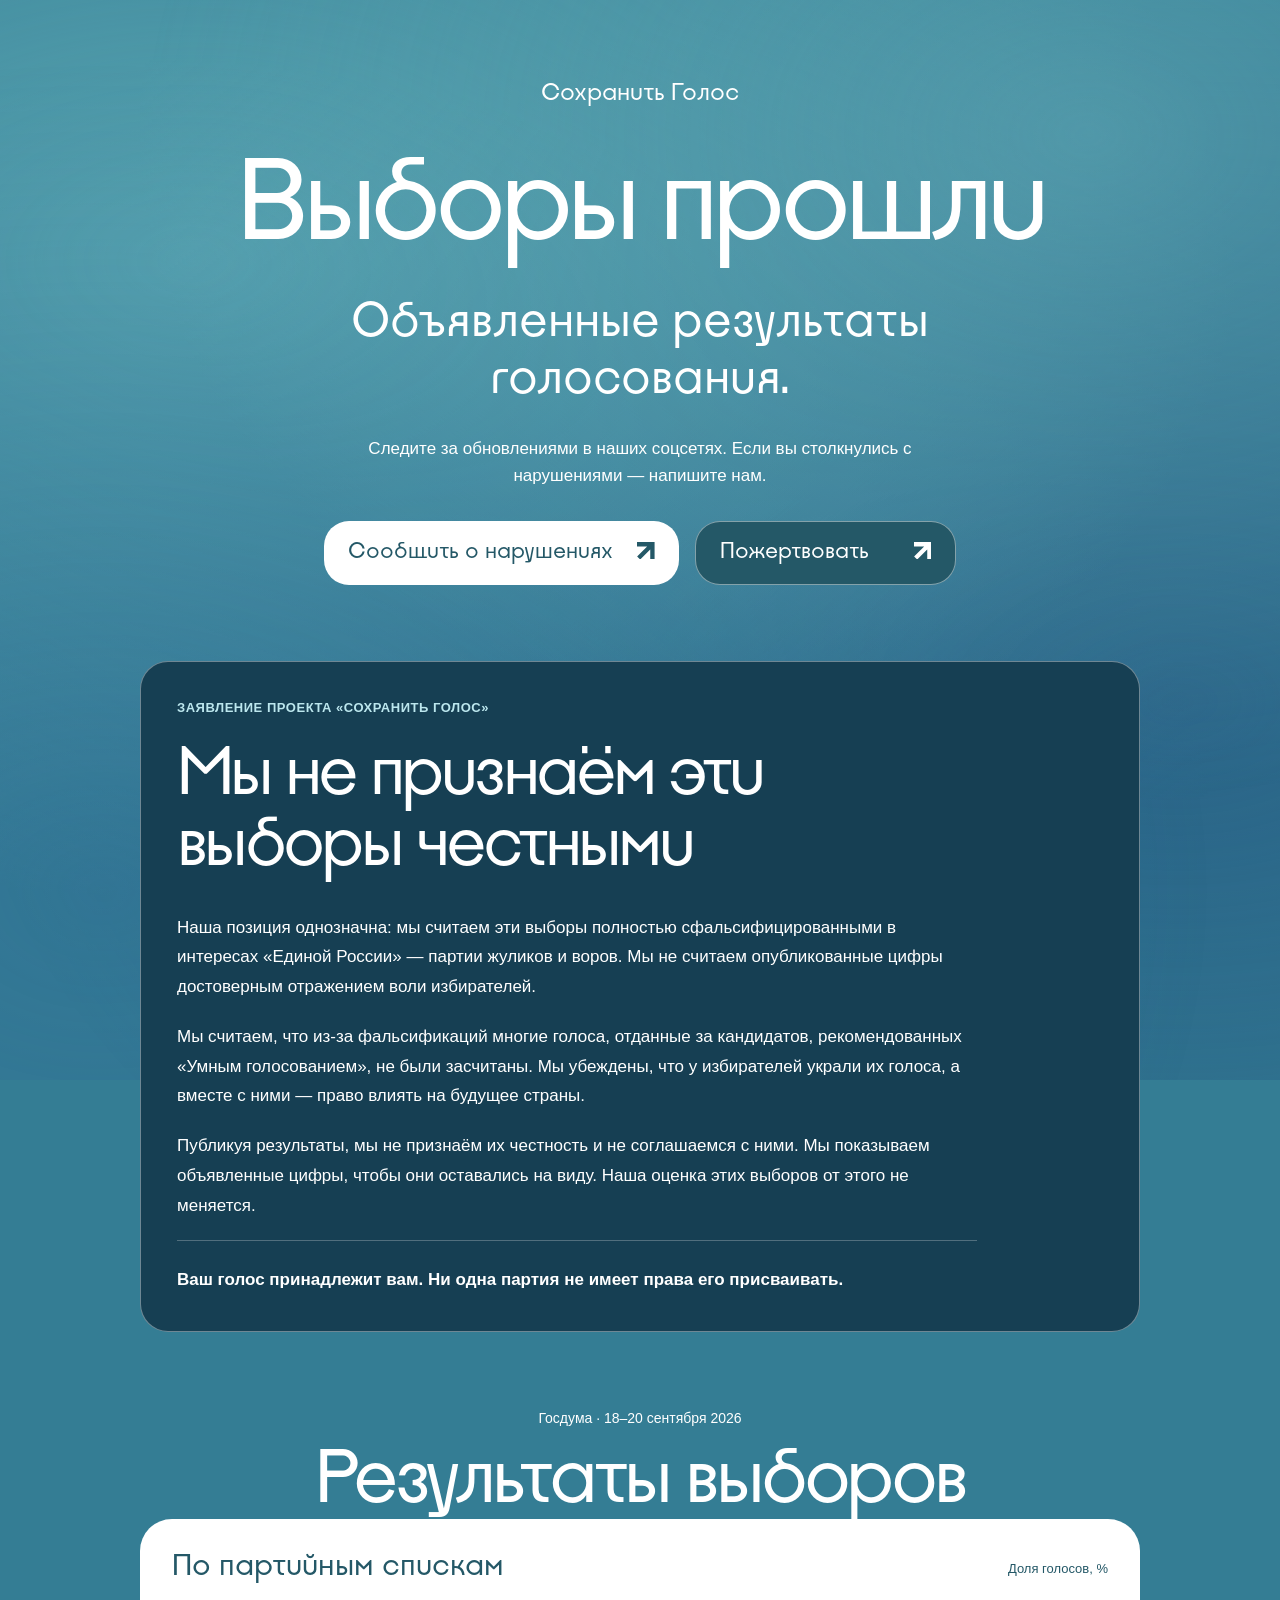
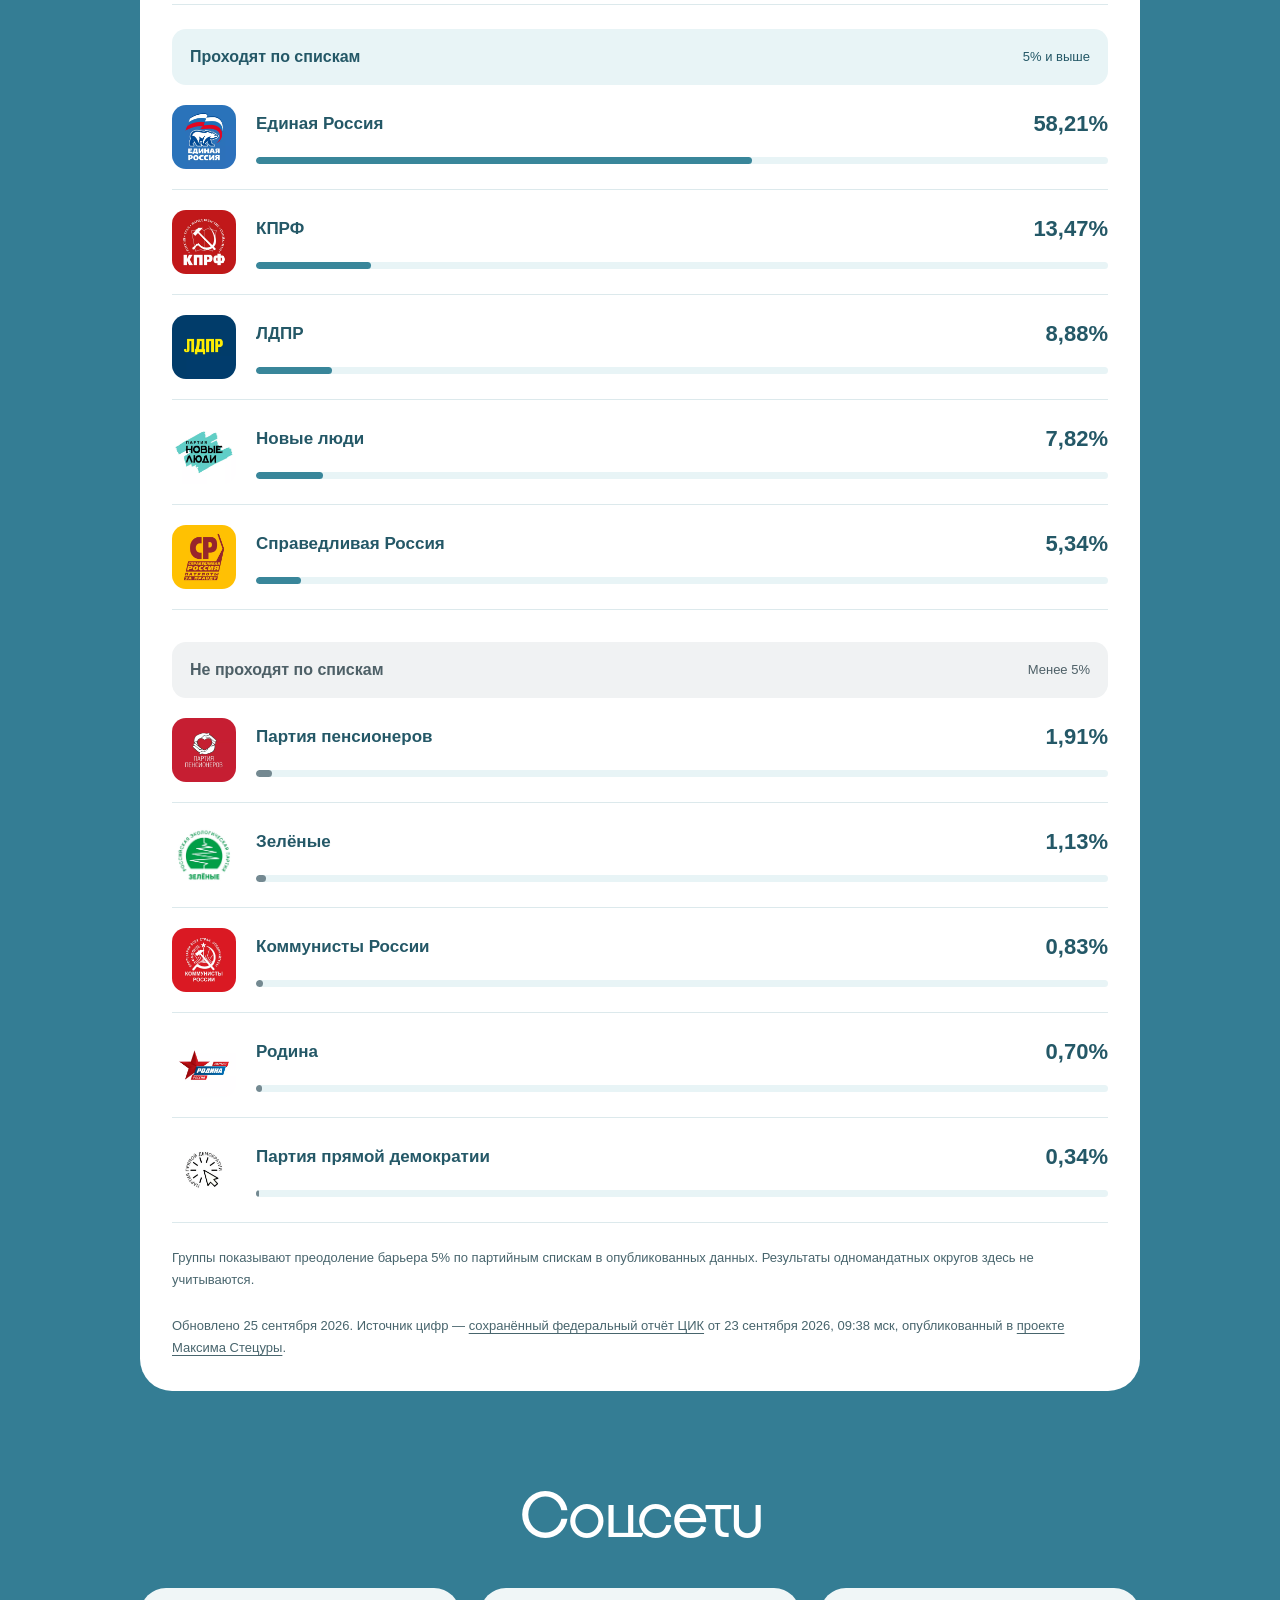
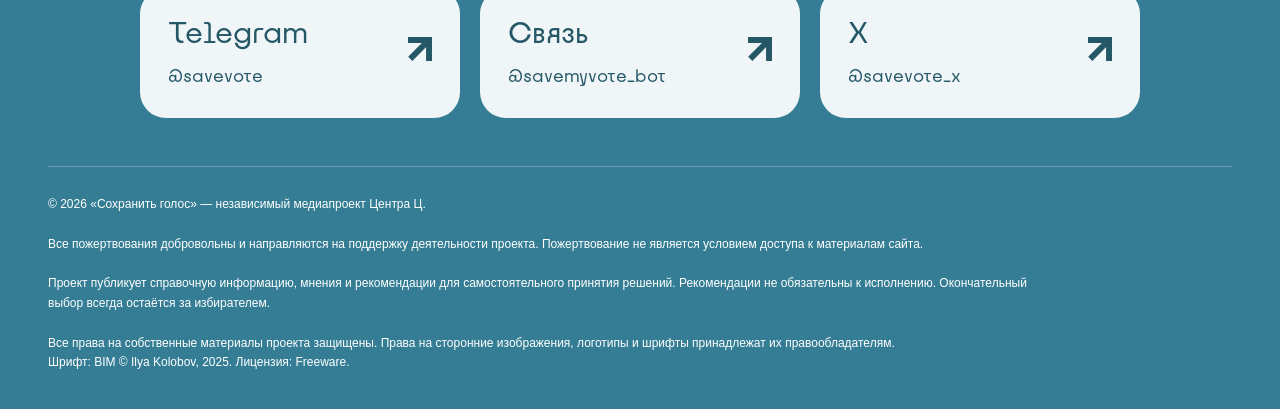
==== commit 8d3290f9: "Update published election figures and remove counting notice" ====
--- a/index.html
+++ b/index.html
@@ -3,7 +3,7 @@
   <head>
     <meta charset="UTF-8" />
     <meta name="viewport" content="width=device-width, initial-scale=1.0" />
-    <meta name="description" content="Предварительные результаты выборов в Госдуму 2026 по партийным спискам. Данные, логотипы партий и ссылка на источник — проект «Сохранить голос»." />
+    <meta name="description" content="Результаты выборов в Госдуму 2026 по партийным спискам. Обновлено 25 сентября 2026 года. Данные, логотипы партий и ссылка на источник — проект «Сохранить голос»." />
     <title>Сохрани голос</title>
     <link rel="preconnect" href="https://fonts.googleapis.com" />
     <link rel="preconnect" href="https://fonts.gstatic.com" crossorigin />
@@ -37,7 +37,7 @@
           <div class="hero__copy">
             <p class="post-election__brand">Сохранить Голос</p>
             <h1>Выборы прошли</h1>
-            <p class="hero__lead">Первые результаты голосования.</p>
+            <p class="hero__lead">Объявленные результаты голосования.</p>
             <p class="post-election__note">Следите за обновлениями в наших соцсетях. Если вы столкнулись с нарушениями — напишите нам.</p>
             <div class="post-election__actions">
               <a class="button post-election__button" href="https://t.me/savemyvote_bot" target="_blank" rel="noopener noreferrer">Сообщить о нарушениях <span aria-hidden="true"><svg class="arrow-icon" viewBox="0 0 622 618" fill="none" xmlns="http://www.w3.org/2000/svg" aria-hidden="true" focusable="false"><path d="M58.5 563L545 76.5M0 76.5H545V617.5" stroke="currentColor" stroke-width="153" /></svg></span></a>
@@ -66,10 +66,6 @@
         <div class="container election-results__inner">
           <p class="election-results__eyebrow">Госдума · 18–20 сентября 2026</p>
           <h2 id="results-title">Результаты выборов</h2>
-          <aside class="election-results__notice" aria-label="Статус результатов">
-            <strong>Предварительные данные</strong>
-            <p>Подсчёт голосов продолжается. Эти результаты не окончательные и могут измениться.</p>
-          </aside>
           <div class="election-results__panel">
             <div class="election-results__heading">
               <h3>По партийным спискам</h3>
@@ -80,32 +76,32 @@
               <li class="election-results__row">
                 <img src="edinaia-rossiia-2.webp" alt="" width="64" height="64" loading="lazy" />
                 <span class="election-results__name">Единая Россия</span>
-                <strong class="election-results__value">57,96%</strong>
-                <span class="election-results__track" aria-hidden="true"><span style="width:57.96%"></span></span>
+                <strong class="election-results__value">58,21%</strong>
+                <span class="election-results__track" aria-hidden="true"><span style="width:58.21%"></span></span>
               </li>
               <li class="election-results__row">
                 <img src="kprf-11.webp" alt="" width="64" height="64" loading="lazy" />
                 <span class="election-results__name">КПРФ</span>
-                <strong class="election-results__value">13,67%</strong>
-                <span class="election-results__track" aria-hidden="true"><span style="width:13.67%"></span></span>
+                <strong class="election-results__value">13,47%</strong>
+                <span class="election-results__track" aria-hidden="true"><span style="width:13.47%"></span></span>
               </li>
               <li class="election-results__row">
                 <img src="ldpr-13.webp" alt="" width="64" height="64" loading="lazy" />
                 <span class="election-results__name">ЛДПР</span>
-                <strong class="election-results__value">8,96%</strong>
-                <span class="election-results__track" aria-hidden="true"><span style="width:8.96%"></span></span>
+                <strong class="election-results__value">8,88%</strong>
+                <span class="election-results__track" aria-hidden="true"><span style="width:8.88%"></span></span>
               </li>
               <li class="election-results__row">
                 <img src="novye-liudi-15.webp" alt="" width="64" height="64" loading="lazy" />
                 <span class="election-results__name">Новые люди</span>
-                <strong class="election-results__value">7,91%</strong>
-                <span class="election-results__track" aria-hidden="true"><span style="width:7.91%"></span></span>
+                <strong class="election-results__value">7,82%</strong>
+                <span class="election-results__track" aria-hidden="true"><span style="width:7.82%"></span></span>
               </li>
               <li class="election-results__row">
                 <img src="spravedlivaia-rossiia-30.webp" alt="" width="64" height="64" loading="lazy" />
                 <span class="election-results__name">Справедливая Россия</span>
-                <strong class="election-results__value">5,10%</strong>
-                <span class="election-results__track" aria-hidden="true"><span style="width:5.10%"></span></span>
+                <strong class="election-results__value">5,34%</strong>
+                <span class="election-results__track" aria-hidden="true"><span style="width:5.34%"></span></span>
               </li>
             </ol>
             <h4 class="election-results__group election-results__group--below" id="results-below">Не проходят по спискам <span>Менее 5%</span></h4>
@@ -113,36 +109,36 @@
               <li class="election-results__row">
                 <img src="partiia-pensionerov-20.webp" alt="" width="64" height="64" loading="lazy" />
                 <span class="election-results__name">Партия пенсионеров</span>
-                <strong class="election-results__value">1,97%</strong>
-                <span class="election-results__track" aria-hidden="true"><span style="width:1.97%"></span></span>
+                <strong class="election-results__value">1,91%</strong>
+                <span class="election-results__track" aria-hidden="true"><span style="width:1.91%"></span></span>
               </li>
               <li class="election-results__row">
                 <img src="zelenye-new-35.webp" alt="" width="64" height="64" loading="lazy" />
                 <span class="election-results__name">Зелёные</span>
-                <strong class="election-results__value">1,15%</strong>
-                <span class="election-results__track" aria-hidden="true"><span style="width:1.15%"></span></span>
+                <strong class="election-results__value">1,13%</strong>
+                <span class="election-results__track" aria-hidden="true"><span style="width:1.13%"></span></span>
               </li>
               <li class="election-results__row">
                 <img src="kommunisty-rossii-9.webp" alt="" width="64" height="64" loading="lazy" />
                 <span class="election-results__name">Коммунисты России</span>
-                <strong class="election-results__value">0,85%</strong>
-                <span class="election-results__track" aria-hidden="true"><span style="width:0.85%"></span></span>
+                <strong class="election-results__value">0,83%</strong>
+                <span class="election-results__track" aria-hidden="true"><span style="width:0.83%"></span></span>
               </li>
               <li class="election-results__row">
                 <img src="rodina-24.webp" alt="" width="64" height="64" loading="lazy" />
                 <span class="election-results__name">Родина</span>
-                <strong class="election-results__value">0,71%</strong>
-                <span class="election-results__track" aria-hidden="true"><span style="width:0.71%"></span></span>
+                <strong class="election-results__value">0,70%</strong>
+                <span class="election-results__track" aria-hidden="true"><span style="width:0.70%"></span></span>
               </li>
               <li class="election-results__row">
                 <img src="partiia-priamoi-demokratii-21.webp" alt="" width="64" height="64" loading="lazy" />
                 <span class="election-results__name">Партия прямой демократии</span>
-                <strong class="election-results__value">0,35%</strong>
-                <span class="election-results__track" aria-hidden="true"><span style="width:0.35%"></span></span>
+                <strong class="election-results__value">0,34%</strong>
+                <span class="election-results__track" aria-hidden="true"><span style="width:0.34%"></span></span>
               </li>
             </ol>
-            <p class="election-results__explanation">Разделение предварительное и касается только партийных списков. По данным источника, «Родина» также получает одно место по одномандатному округу.</p>
-            <p class="election-results__source">Данные на <time datetime="2026-09-21T17:00:00">21 сентября 2026, 17:00</time> из таблицы результатов по федеральным партийным спискам в <a href="https://www.kp.ru/daily/277817/5305889/" target="_blank" rel="noopener noreferrer">публикации KP.RU <svg class="arrow-icon" viewBox="0 0 622 618" fill="none" xmlns="http://www.w3.org/2000/svg" aria-hidden="true" focusable="false"><path d="M58.5 563L545 76.5M0 76.5H545V617.5" stroke="currentColor" stroke-width="153" /></svg></a>. Обновление на сайте — вручную.</p>
+            <p class="election-results__explanation">Группы показывают преодоление барьера 5% по партийным спискам в опубликованных данных. Результаты одномандатных округов здесь не учитываются.</p>
+            <p class="election-results__source">Обновлено <time datetime="2026-09-25">25 сентября 2026</time>. Источник цифр — <a href="https://duma.stetsura.ru/2026/elections/russia/sources/national-party-report.json" target="_blank" rel="noopener noreferrer">сохранённый федеральный отчёт ЦИК</a> от <time datetime="2026-09-23T09:38:34+03:00">23 сентября 2026, 09:38 мск</time>, опубликованный в <a href="https://duma.stetsura.ru/2026/elections/russia/" target="_blank" rel="noopener noreferrer">проекте Максима Стецуры</a>.</p>
           </div>
         </div>
       </section>
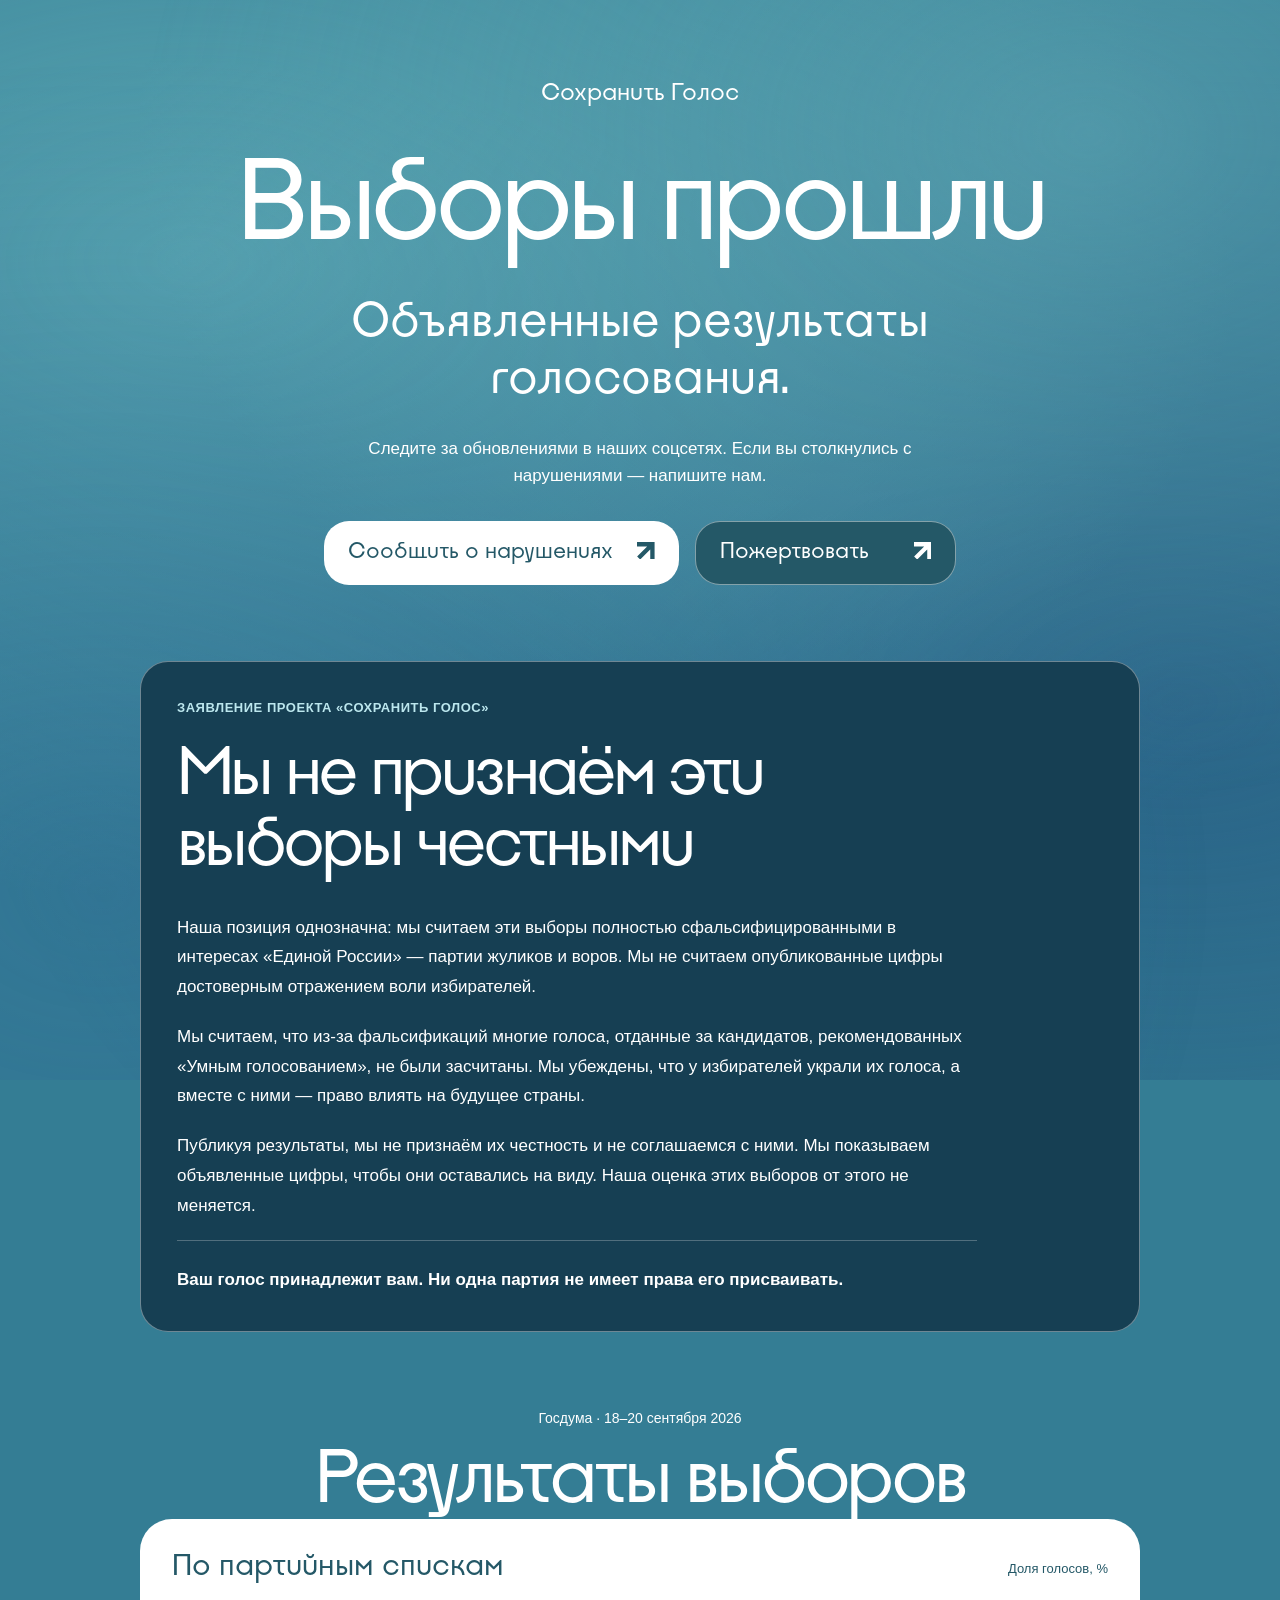
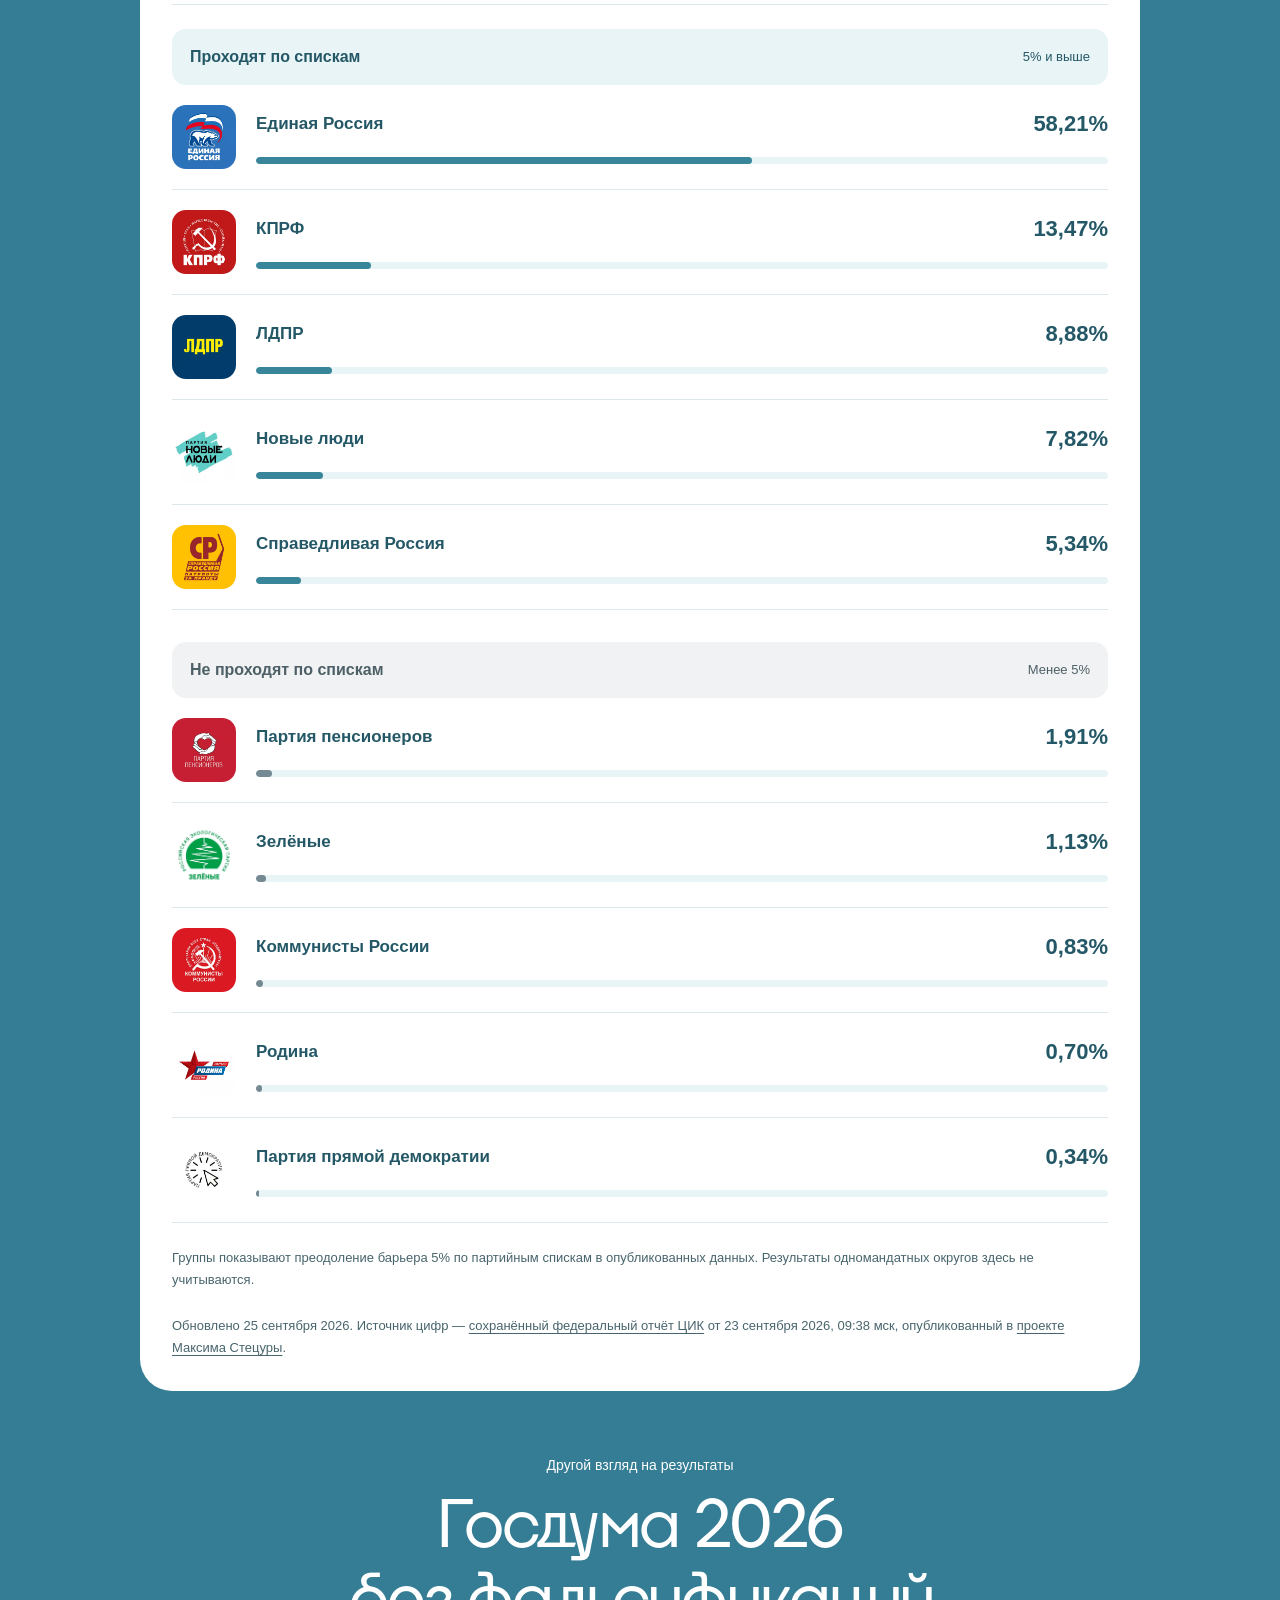
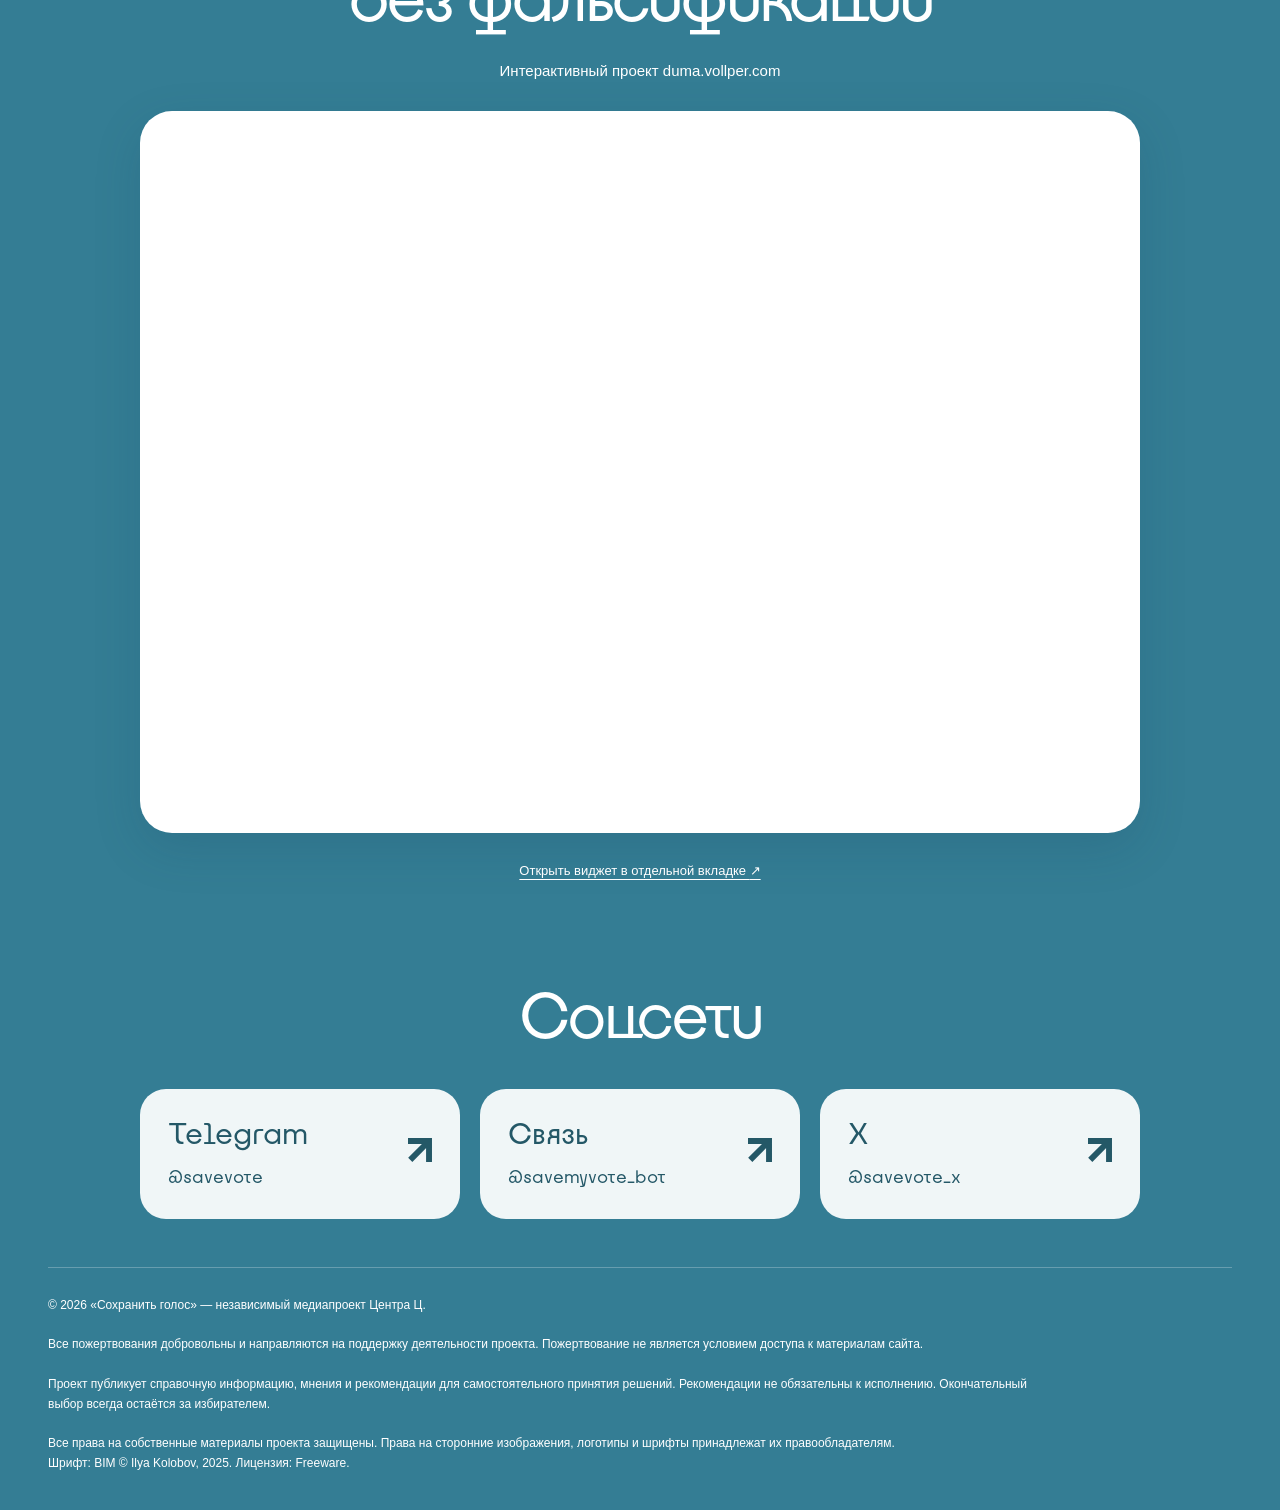
==== commit 3d8f34e3: "Embed interactive Duma widget below election results" ====
--- a/index.html
+++ b/index.html
@@ -8,7 +8,7 @@
     <link rel="preconnect" href="https://fonts.googleapis.com" />
     <link rel="preconnect" href="https://fonts.gstatic.com" crossorigin />
     <link href="https://fonts.googleapis.com/css2?family=Manrope:wght@400;500;600;700;800&display=swap" rel="stylesheet" />
-    <link rel="stylesheet" href="styles.css?v=20260922-4" />
+    <link rel="stylesheet" href="styles.css?v=20260925-widget" />
     <script src="navigation.js?v=20260918-2" defer></script>
   </head>
   <body class="post-election">
@@ -143,6 +143,20 @@
         </div>
       </section>
 
+      <section id="alternative-results" class="duma-widget" aria-labelledby="duma-widget-title">
+        <div class="container duma-widget__inner">
+          <div class="duma-widget__heading">
+            <p class="duma-widget__eyebrow">Другой взгляд на результаты</p>
+            <h2 id="duma-widget-title">Госдума 2026<br />без фальсификаций</h2>
+            <p class="duma-widget__lead">Интерактивный проект duma.vollper.com</p>
+          </div>
+          <div class="duma-widget__frame">
+            <iframe src="https://duma.vollper.com/embed/" width="100%" height="720" style="border:0" loading="lazy" title="Госдума 2026 без фальсификаций"></iframe>
+          </div>
+          <p class="duma-widget__source"><a href="https://duma.vollper.com/embed/" target="_blank" rel="noopener noreferrer">Открыть виджет в отдельной вкладке <span aria-hidden="true">↗</span></a></p>
+        </div>
+      </section>
+
       <section id="socials" class="socials" aria-labelledby="socials-title">
         <div class="container">
           <h2 id="socials-title">Соцсети</h2>
--- a/styles.css
+++ b/styles.css
@@ -344,3 +344,21 @@
 .project-statement__body p+p{margin-top:20px}
 .project-statement__closing{padding-top:24px;border-top:1px solid #ffffff40;font-weight:800}
 @media(max-width:700px){.project-statement{padding:0 0 36px}.project-statement__inner{padding:24px;border-radius:24px}.project-statement__body{font-size:15px}.project-statement__label{font-size:11px}}
+
+/* Embedded election project, aligned with the results panel. */
+.duma-widget{padding:0 0 64px}
+.duma-widget__inner{max-width:1000px}
+.duma-widget__heading{text-align:center;margin-bottom:28px}
+.duma-widget__eyebrow{font:500 14px/1.5 Manrope,Arial,sans-serif;margin-bottom:18px}
+.duma-widget h2{font-size:clamp(38px,5.5vw,68px);line-height:1.08;overflow-wrap:anywhere}
+.duma-widget__lead{margin-top:18px;font:400 15px/1.6 Manrope,Arial,sans-serif}
+.duma-widget__frame{overflow:hidden;border:1px solid #ffffff50;border-radius:32px;background:#fff;box-shadow:0 16px 48px #123e5526}
+.duma-widget__frame iframe{display:block;width:100%;height:720px;background:#fff}
+.duma-widget__source{margin-top:18px;text-align:center;font:400 13px/1.6 Manrope,Arial,sans-serif}
+.duma-widget__source a{display:inline-block;padding:10px 4px;text-underline-offset:4px}
+@media(max-width:700px){
+  .duma-widget{padding-bottom:40px}
+  .duma-widget__heading{margin-bottom:22px}
+  .duma-widget__frame{border-radius:24px}
+  .duma-widget__lead{font-size:13px}
+}
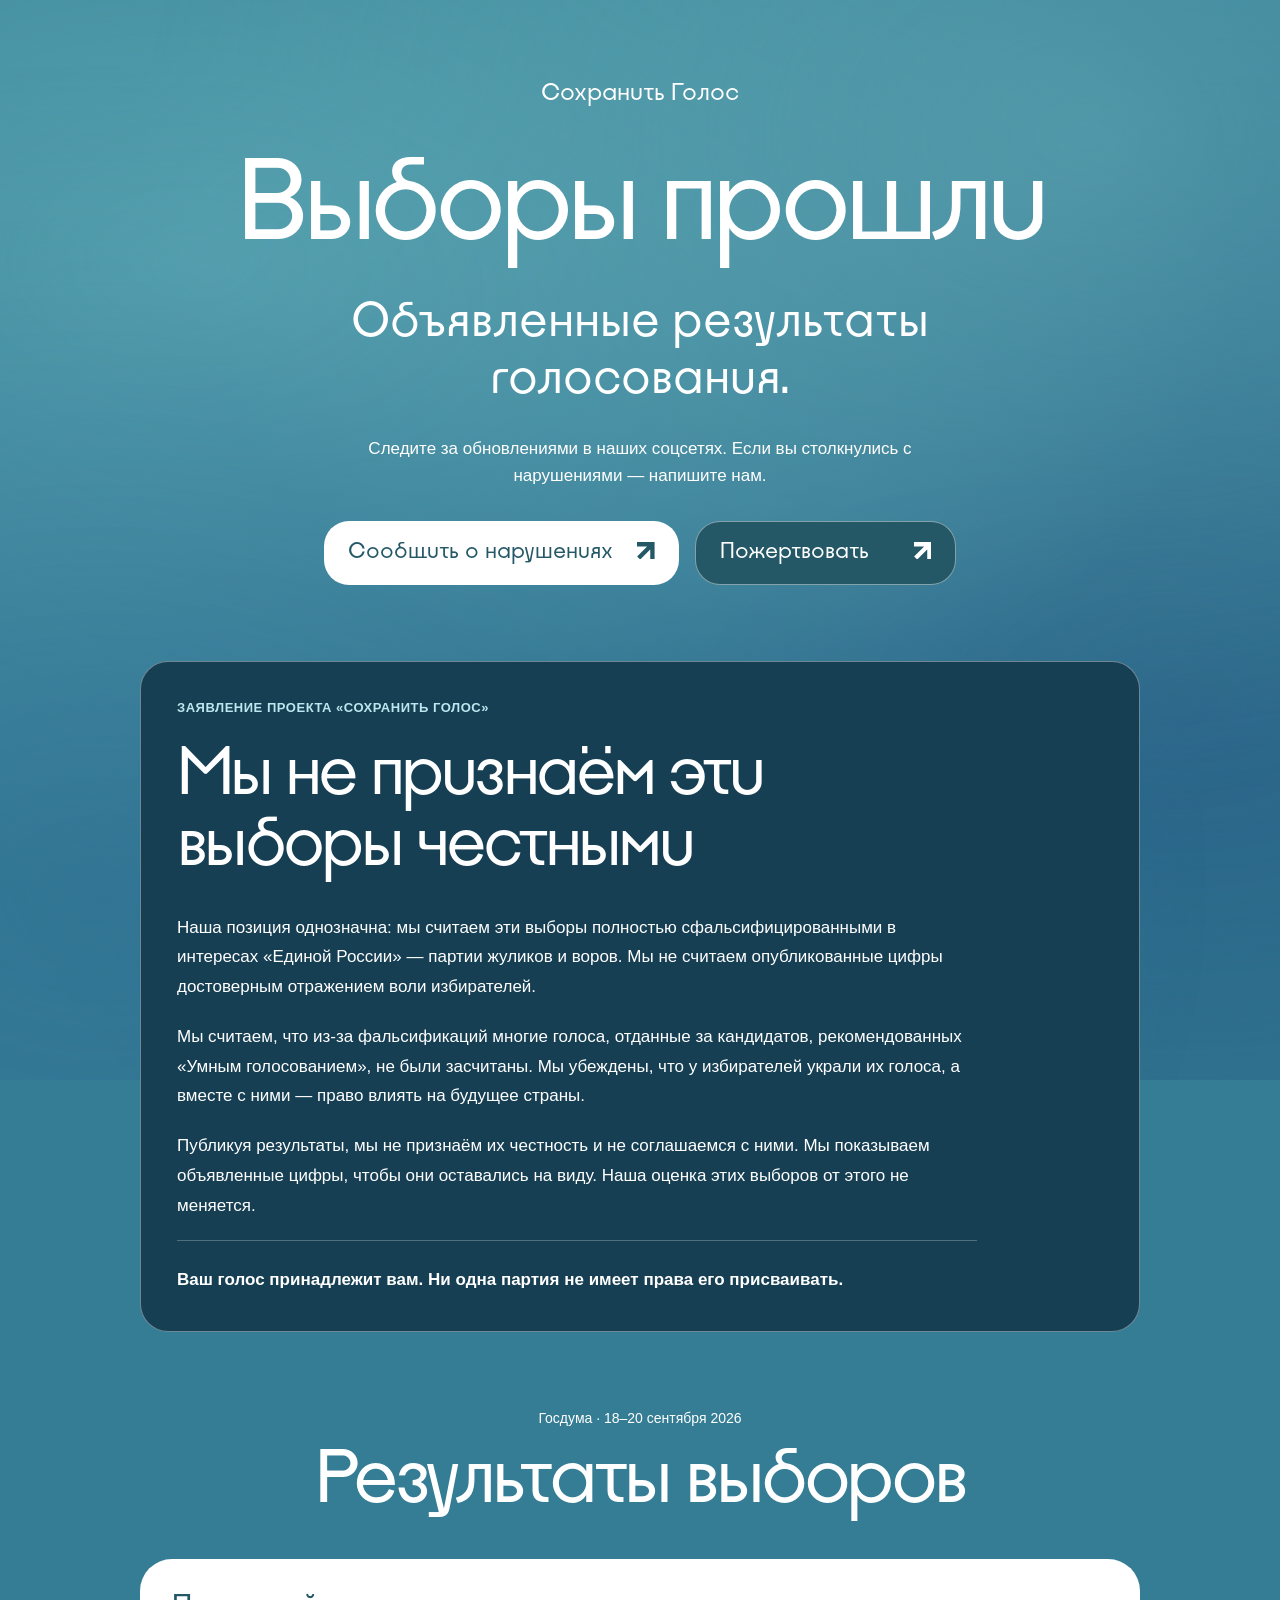
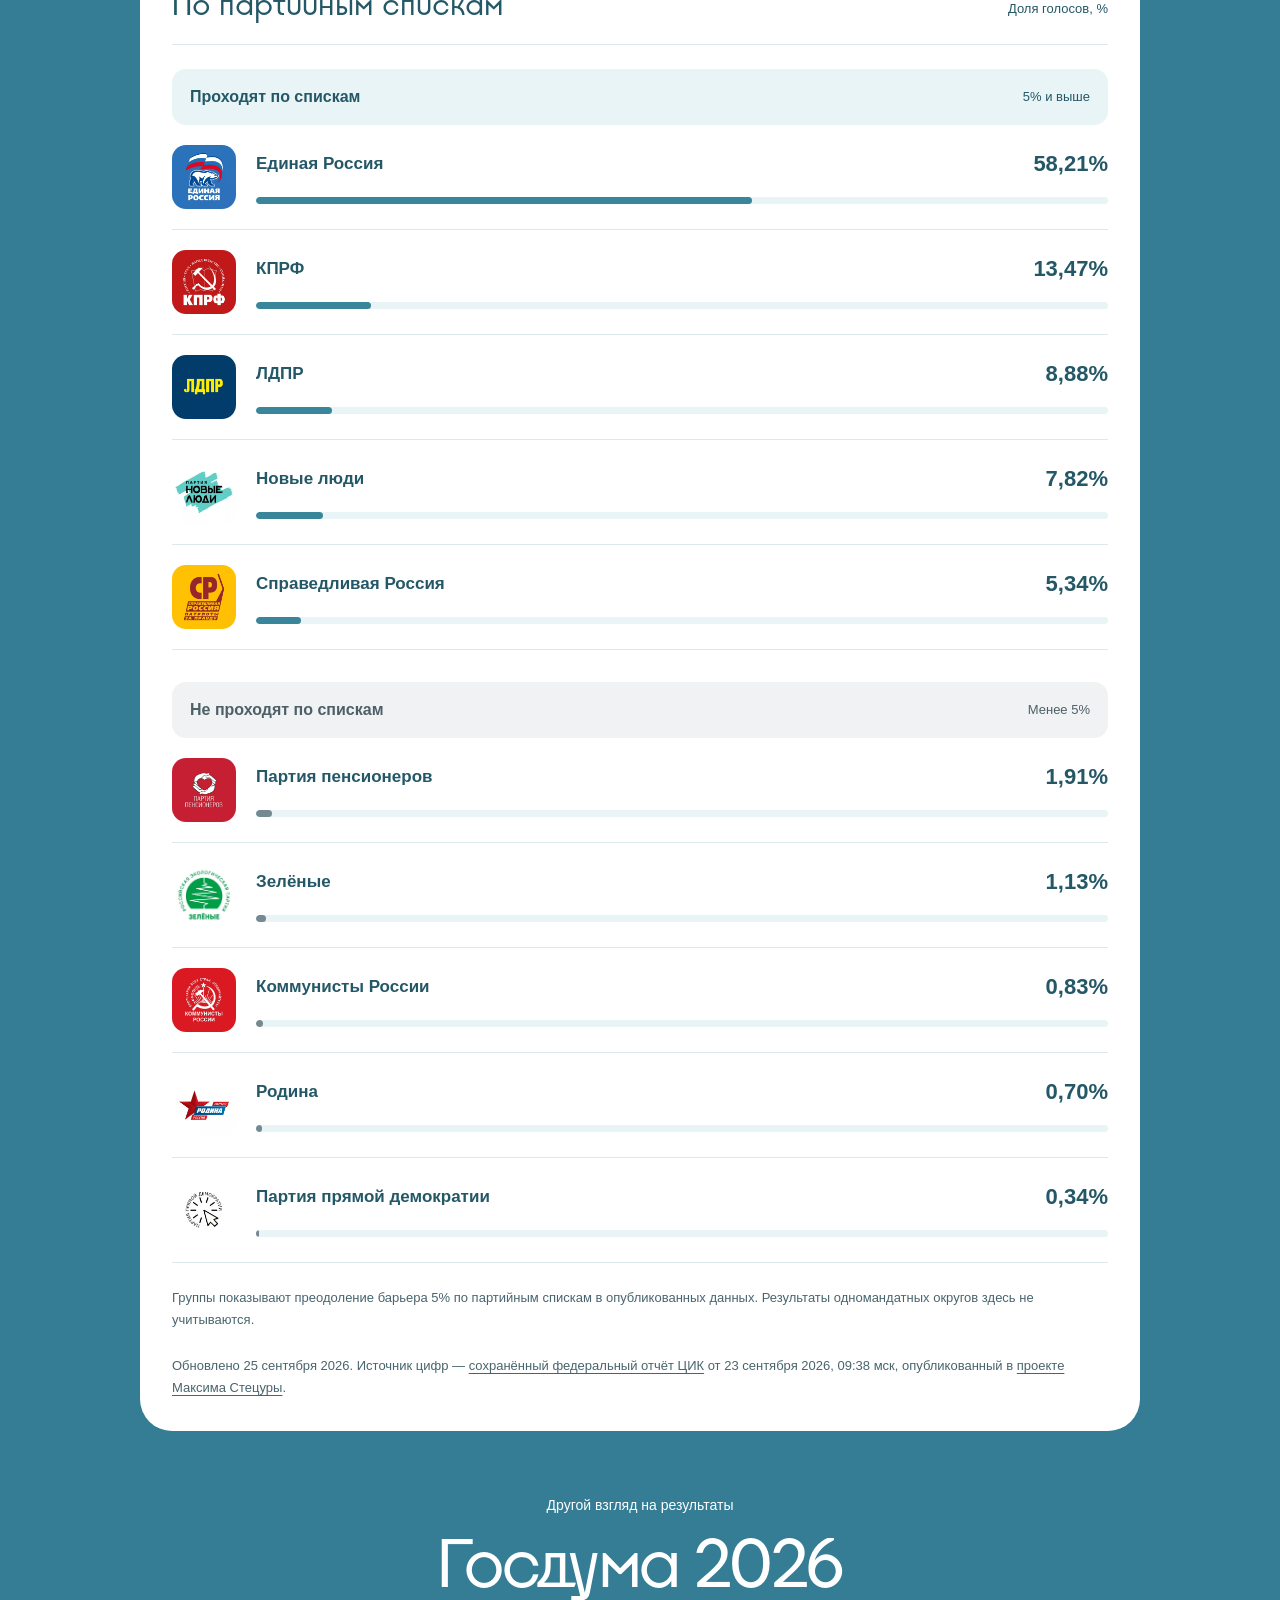
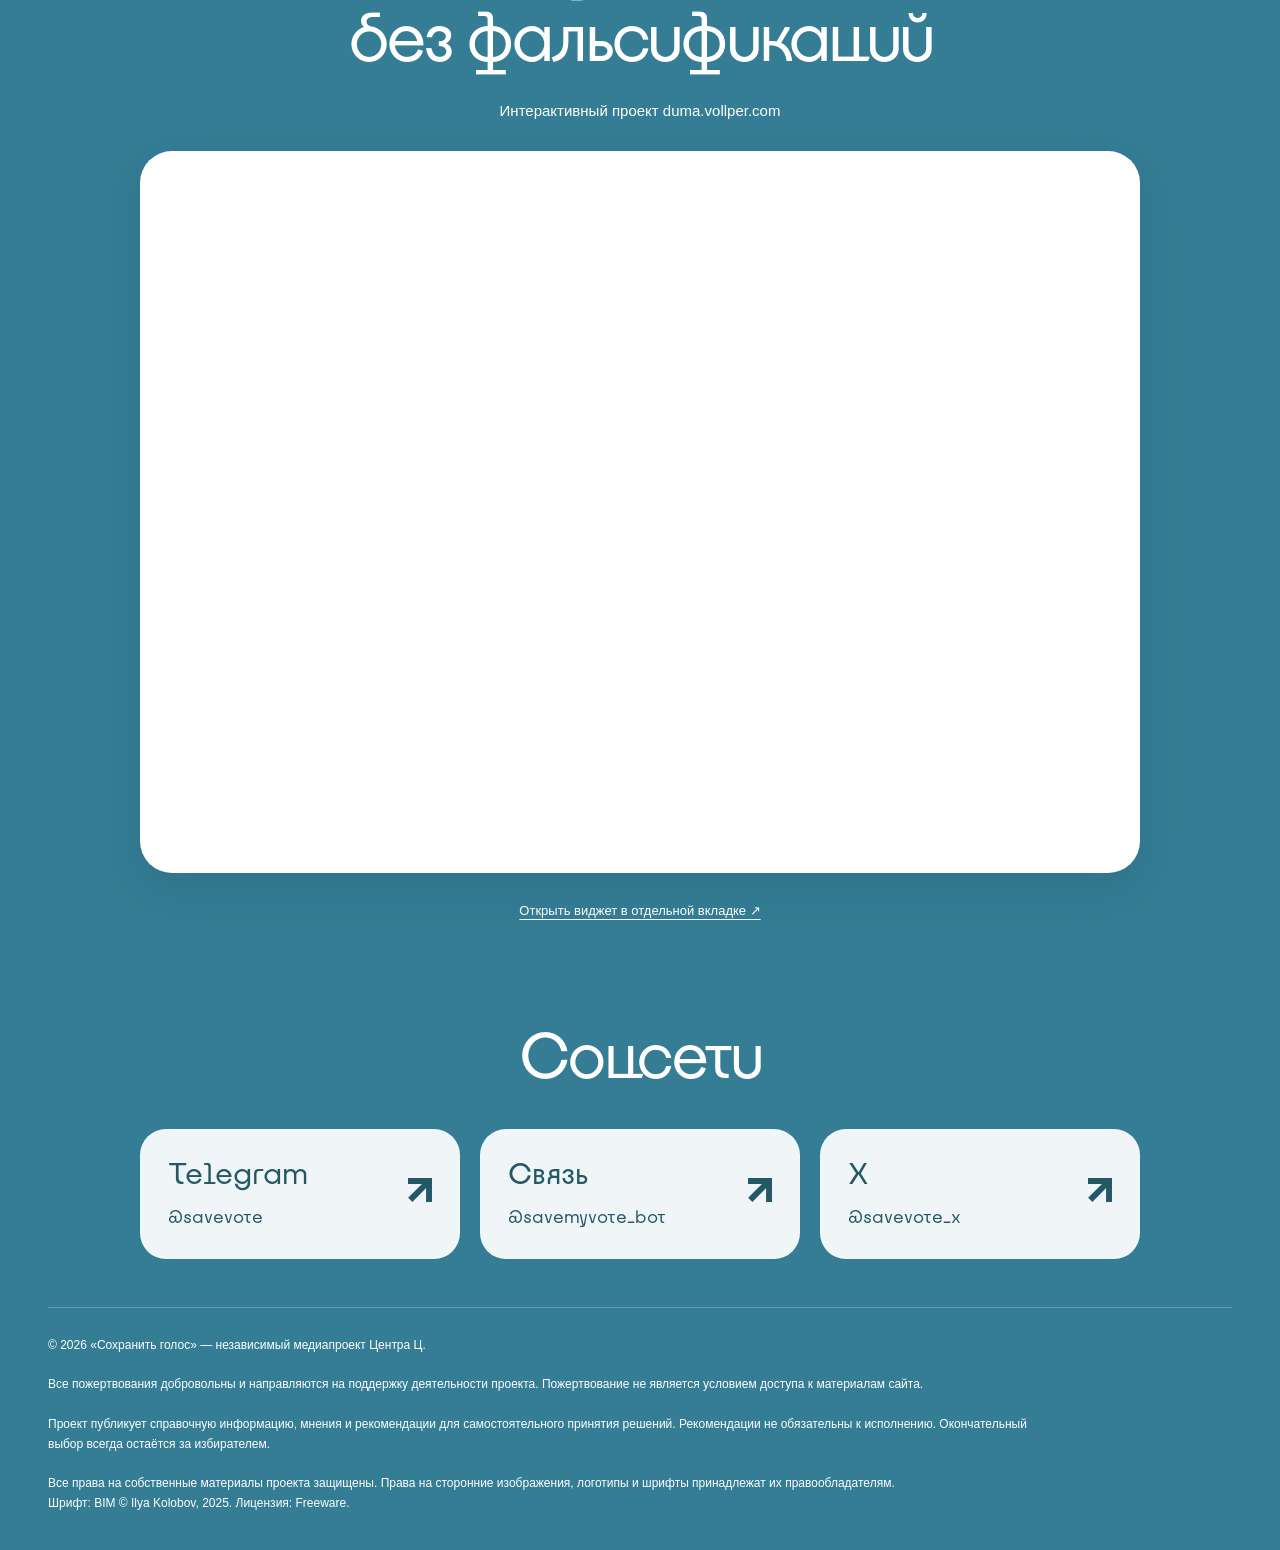
==== commit 481957f5: "Restore spacing between election heading and results card" ====
--- a/index.html
+++ b/index.html
@@ -8,7 +8,7 @@
     <link rel="preconnect" href="https://fonts.googleapis.com" />
     <link rel="preconnect" href="https://fonts.gstatic.com" crossorigin />
     <link href="https://fonts.googleapis.com/css2?family=Manrope:wght@400;500;600;700;800&display=swap" rel="stylesheet" />
-    <link rel="stylesheet" href="styles.css?v=20260925-widget" />
+    <link rel="stylesheet" href="styles.css?v=20260925-spacing" />
     <script src="navigation.js?v=20260918-2" defer></script>
   </head>
   <body class="post-election">
--- a/styles.css
+++ b/styles.css
@@ -297,7 +297,7 @@
 .election-results{padding:20px 0 64px}
 .election-results__inner{max-width:1000px}
 .election-results__eyebrow{text-align:center;font:500 14px/1.5 Manrope,Arial,sans-serif;margin-bottom:18px}
-.election-results h2{text-align:center;font-size:clamp(42px,6vw,76px)}
+.election-results h2{text-align:center;font-size:clamp(42px,6vw,76px);margin-bottom:clamp(24px,4vw,40px)}
 .election-results__notice{margin:32px 0 20px;padding:22px 28px;border-radius:24px;background:#fff0cc;color:#604410;font-family:Manrope,Arial,sans-serif}
 .election-results__notice strong{display:block;font-size:18px;margin-bottom:6px}
 .election-results__notice p{font-size:15px;line-height:1.6}
